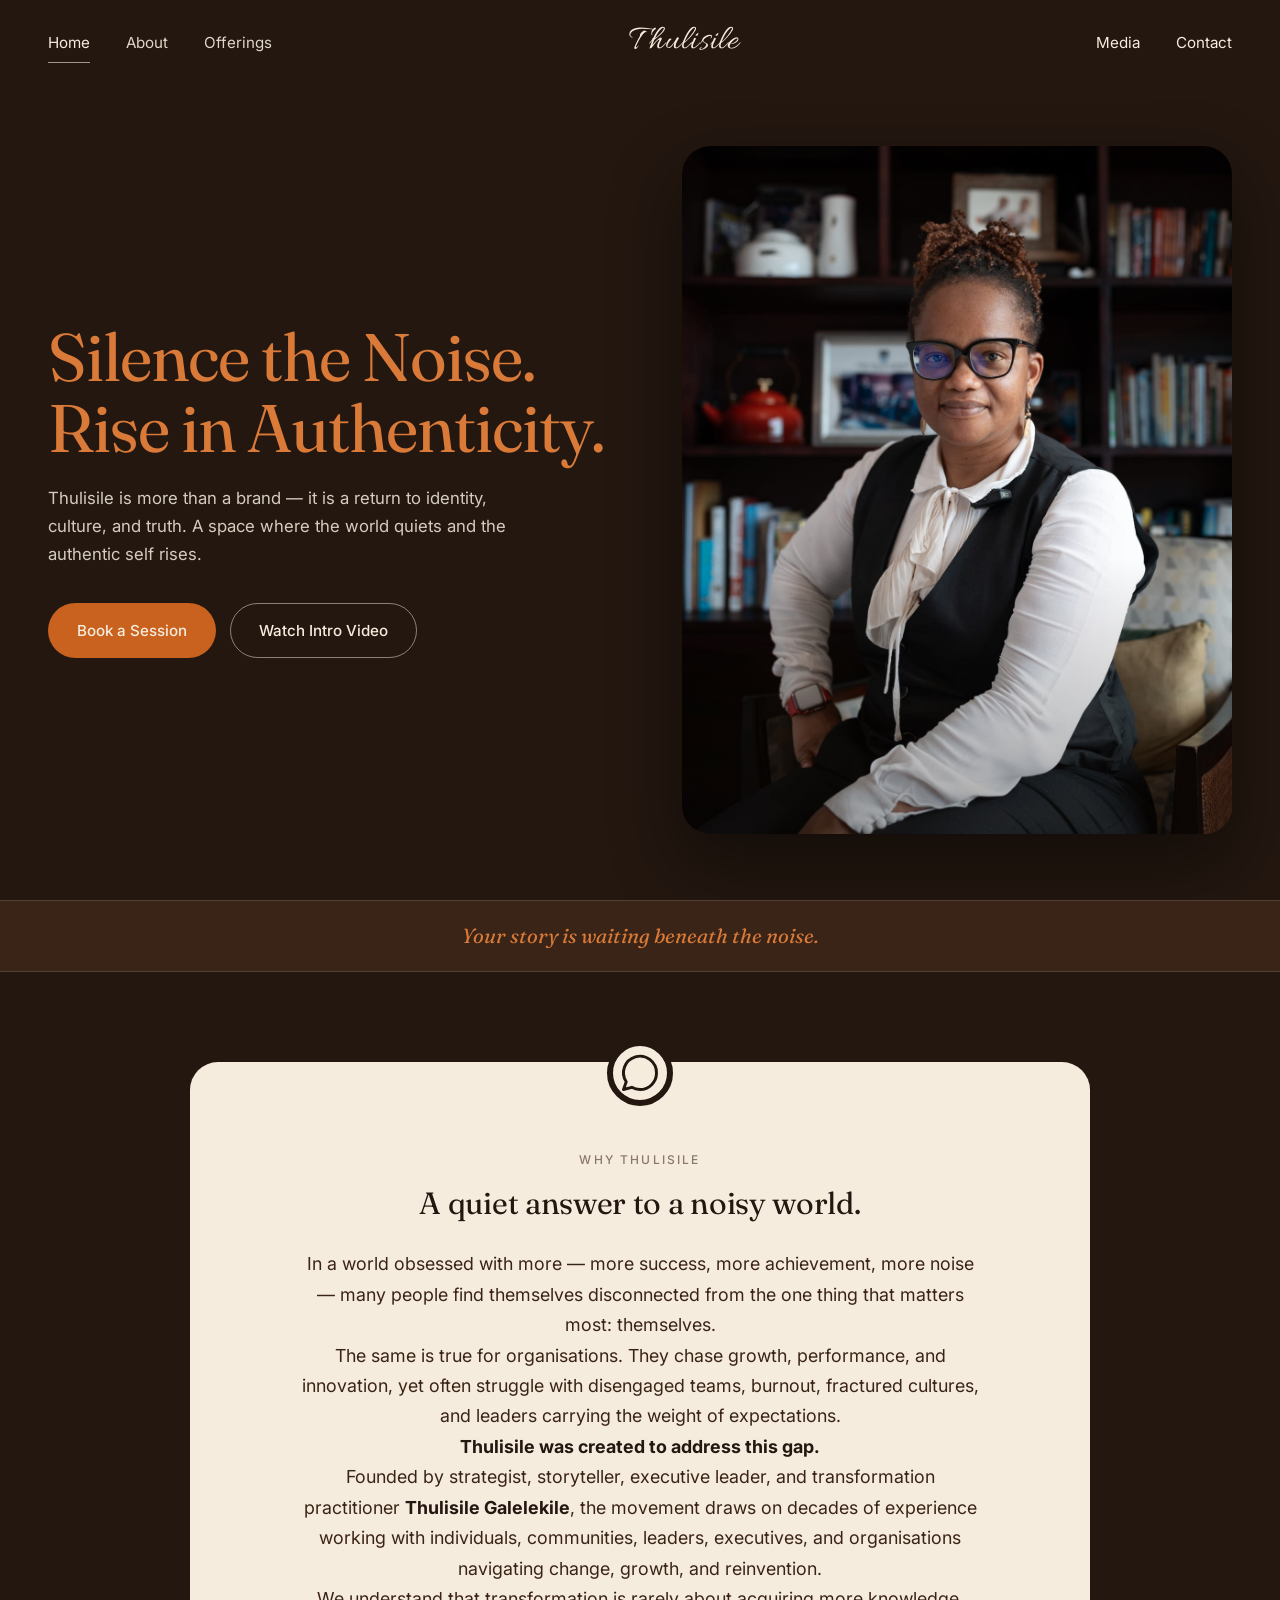
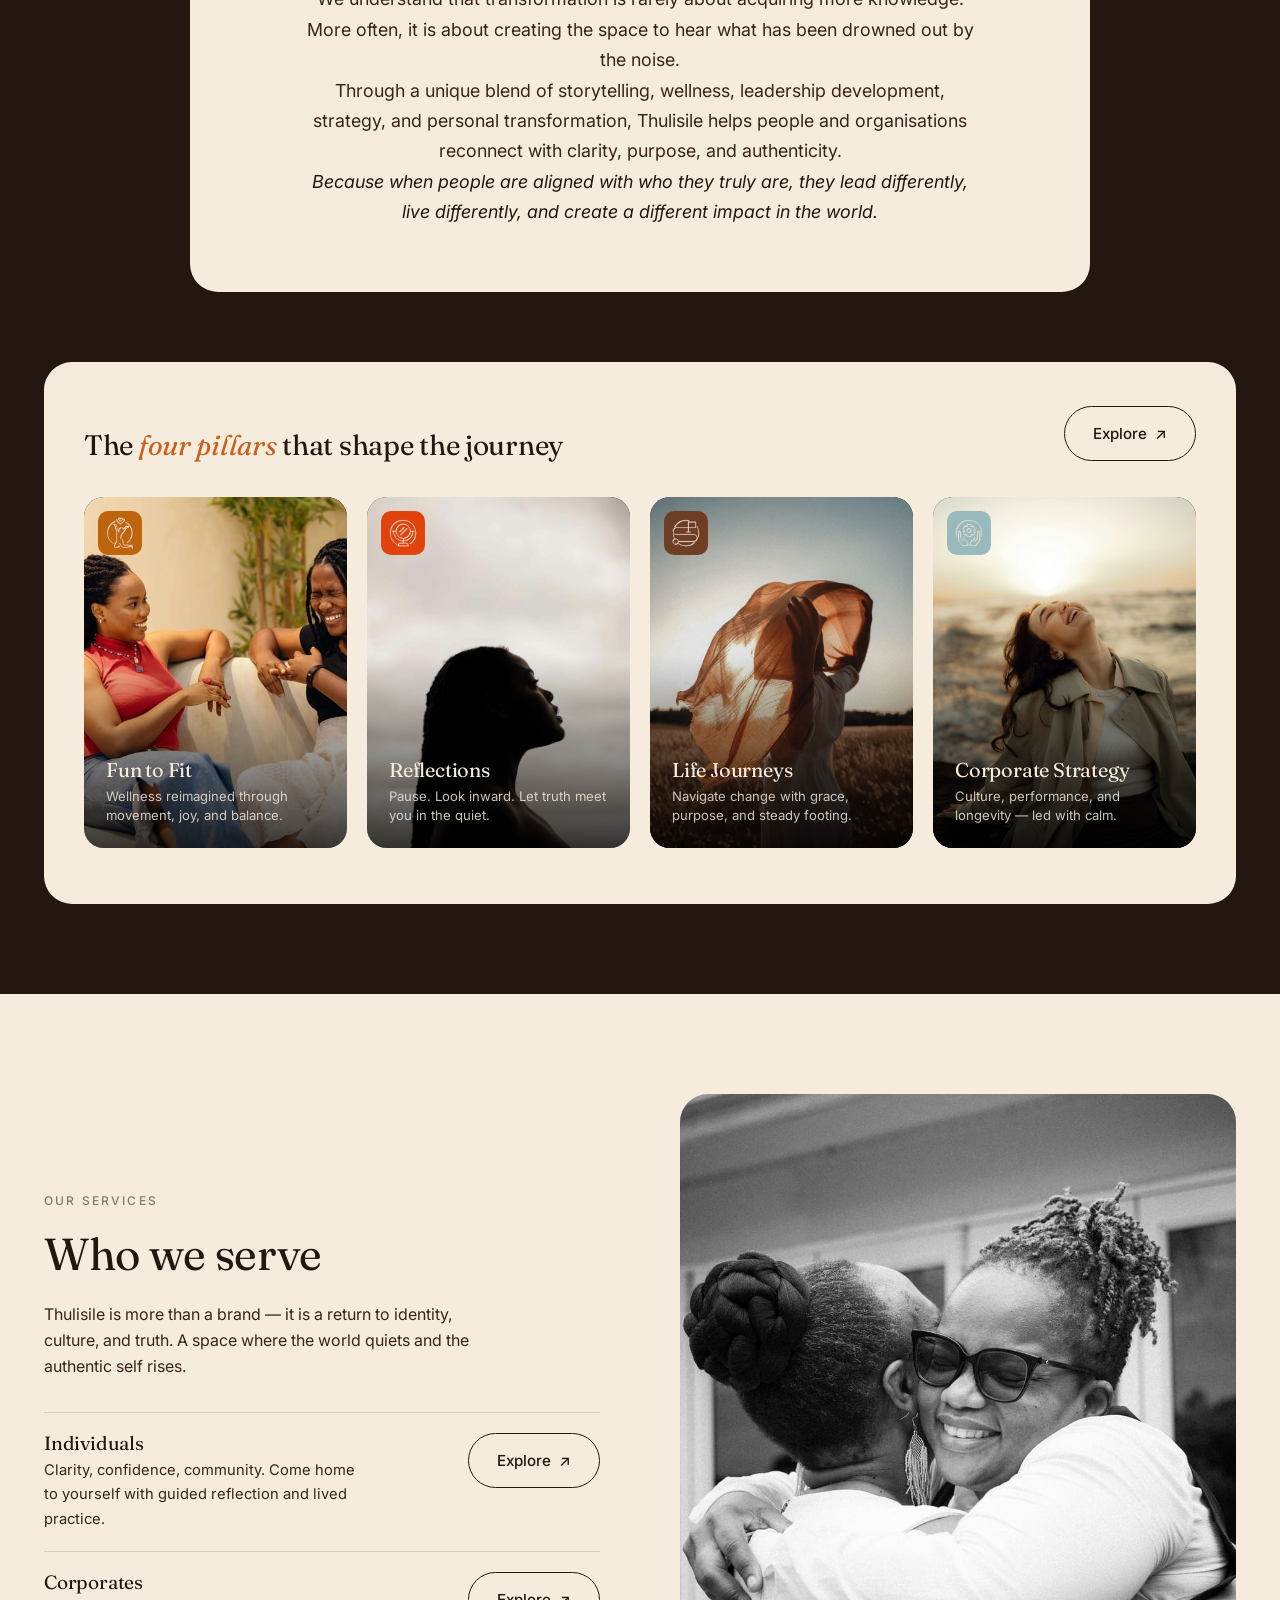
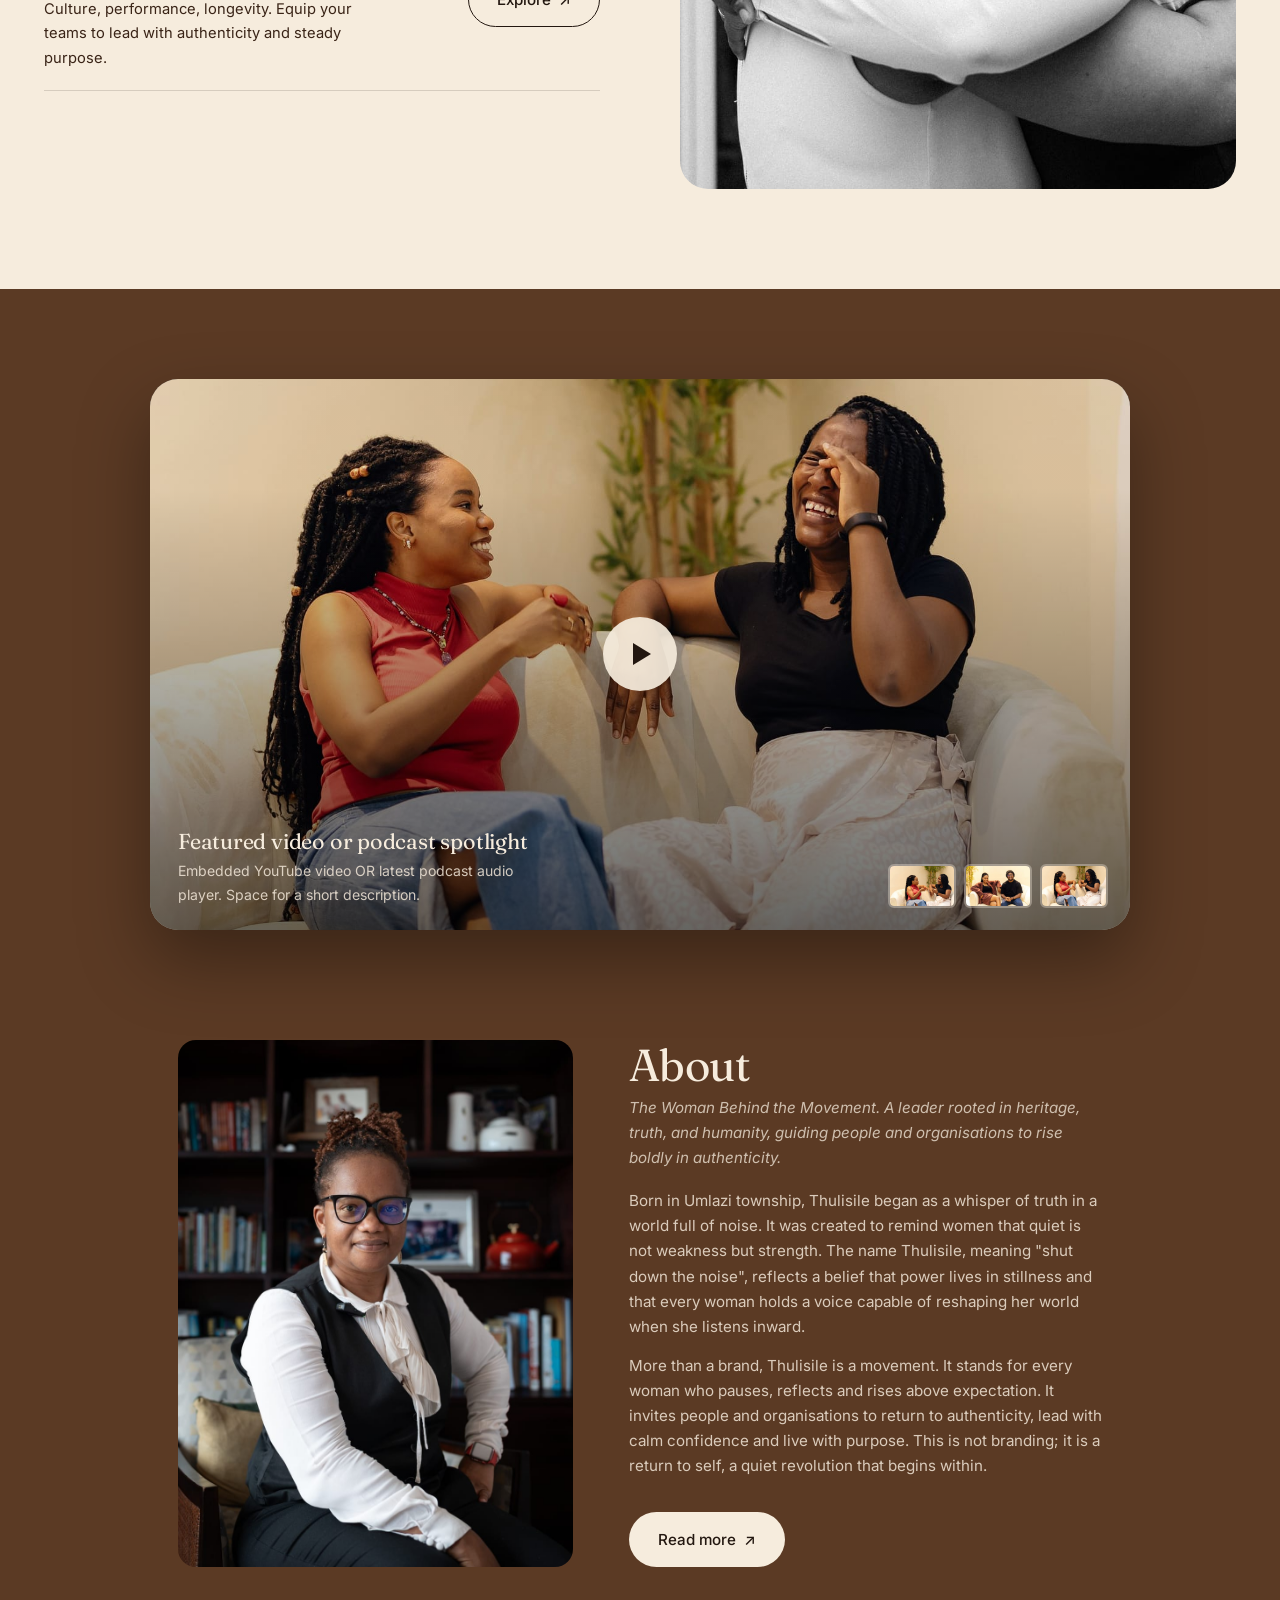
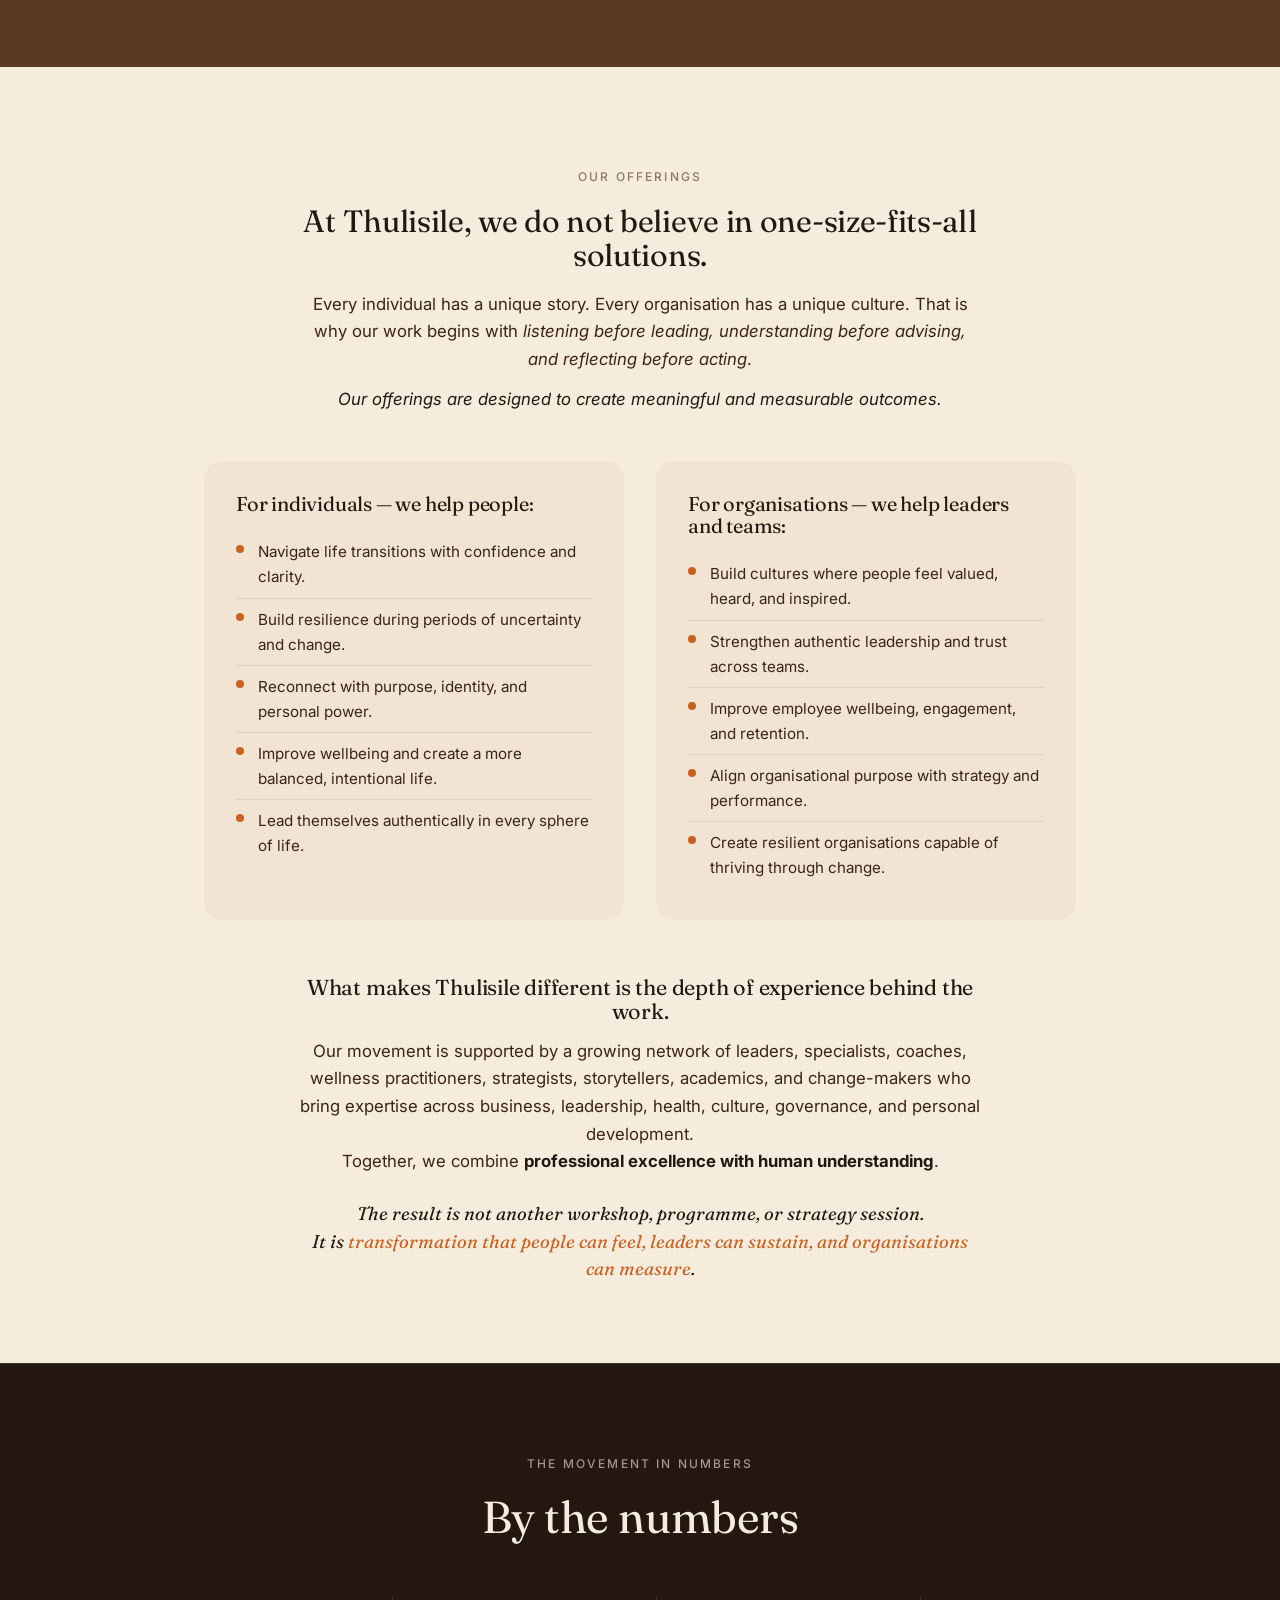
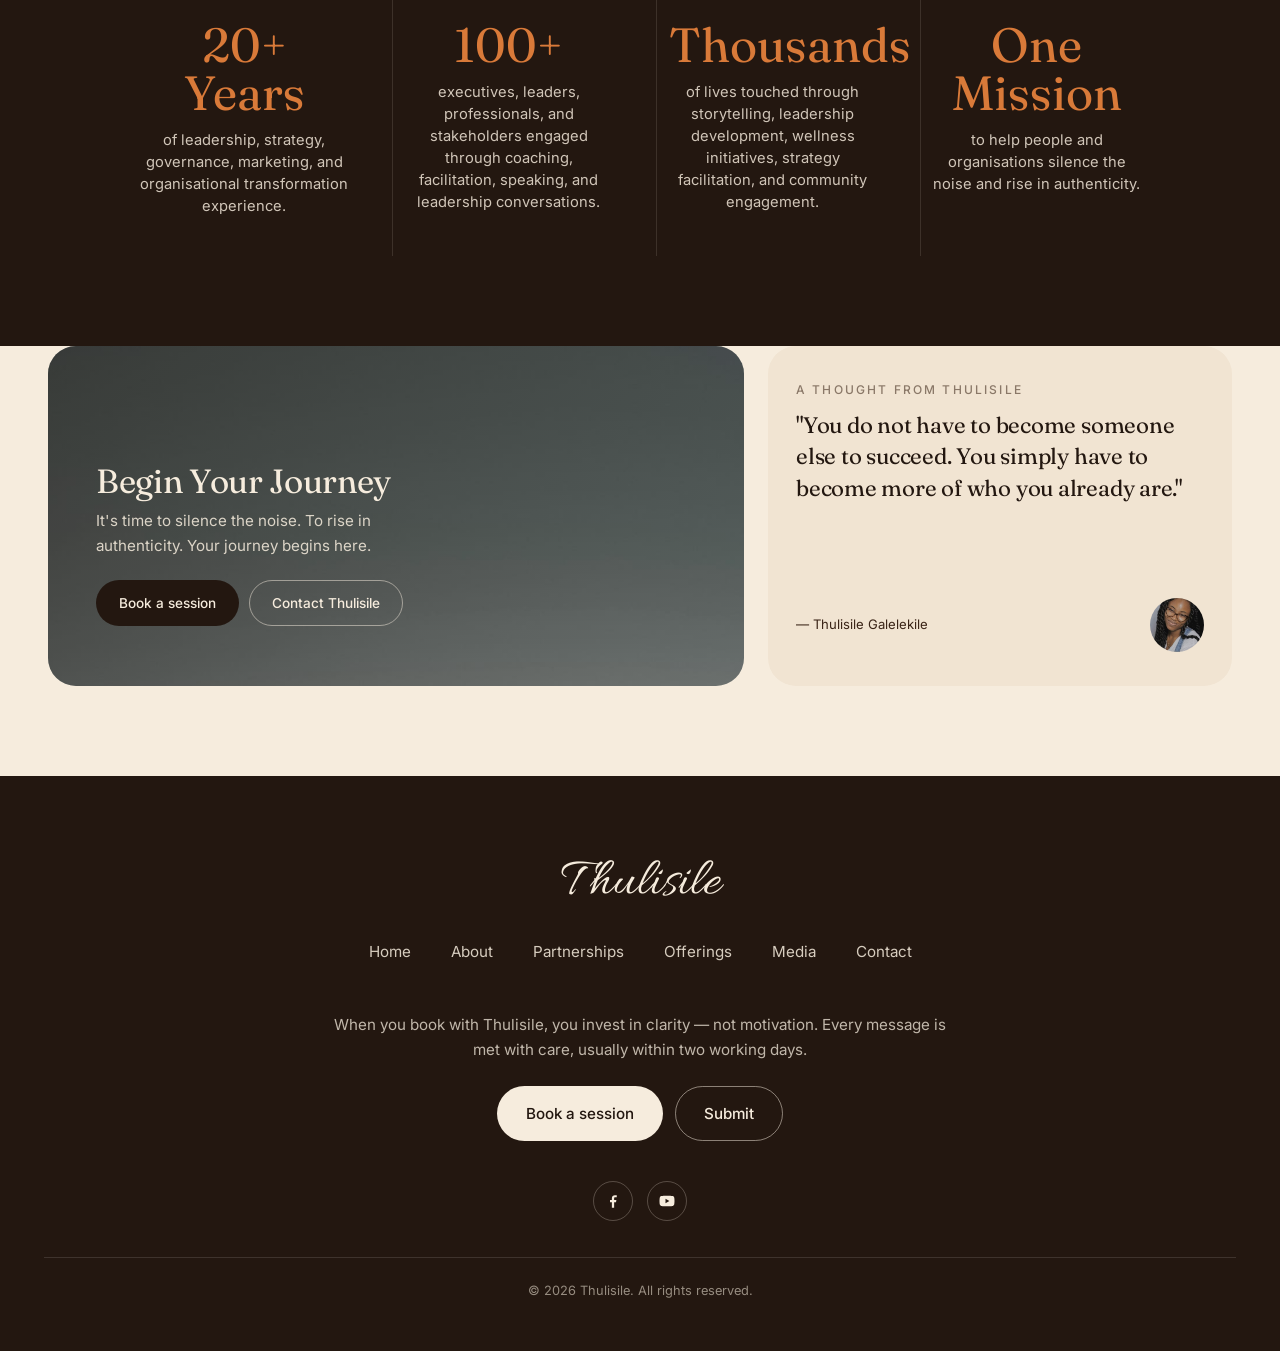
==== index.html @ f97688d2 "Add rotating banner, By The Numbers stats, Wisdom quote, Why Book preamble, real footer CTA" ====
<!doctype html>
<html lang="en">
<head>
<meta charset="utf-8" />
<meta name="viewport" content="width=device-width, initial-scale=1" />
<title>Thulisile — Silence the Noise. Rise in Authenticity.</title>
<meta name="description" content="Thulisile is more than a brand — it is a return to identity, culture, and truth. A space where the world quiets and the authentic self rises." />
<link rel="preconnect" href="https://fonts.googleapis.com">
<link rel="preconnect" href="https://fonts.gstatic.com" crossorigin>
<link href="https://fonts.googleapis.com/css2?family=Fraunces:ital,wght@0,300;0,400;0,500;1,400&family=Inter:wght@300;400;500;600&family=Allura&display=swap" rel="stylesheet">
<link rel="stylesheet" href="styles.css" />
</head>
<body>

<header class="nav">
  <div class="nav-inner">
    <ul class="nav-links">
      <li><a href="index.html" class="active">Home</a></li>
      <li class="has-dropdown">
        <a href="about.html">About</a>
        <ul class="dropdown">
          <li><a href="about.html">About Thulisile</a></li>
          <li><a href="partners.html">Partners &amp; Clients</a></li>
        </ul>
      </li>
      <li class="has-dropdown">
        <a href="offerings.html">Offerings</a>
        <ul class="dropdown">
          <li><a href="fun-to-fit.html">Fun to Fit</a></li>
          <li><a href="reflections.html">Reflections</a></li>
          <li><a href="life-journeys.html">Life Journeys</a></li>
          <li><a href="corporate-strategy.html">Corporate Strategy</a></li>
        </ul>
      </li>
    </ul>
    <a href="index.html" class="nav-logo">Thulisile</a>
    <ul class="nav-side">
      <li class="has-dropdown">
        <a href="media.html">Media</a>
        <ul class="dropdown">
          <li><a href="blog.html">Blog</a></li>
          <li><a href="youtube.html">YouTube</a></li>
          <li><a href="podcast.html">Podcast</a></li>
        </ul>
      </li>
      <li><a href="contact.html">Contact</a></li>
    </ul>
    <button class="nav-toggle" aria-label="Menu" aria-expanded="false">&#9776;</button>
  </div>
</header>

<!-- HERO -->
<section class="hero hero-split">
  <div class="hero-inner">
    <div class="hero-copy">
      <h1 class="hero-title">Silence the Noise.<br>Rise in Authenticity.</h1>
      <p class="hero-sub">Thulisile is more than a brand — it is a return to identity, culture, and truth. A space where the world quiets and the authentic self rises.</p>
      <div class="hero-actions">
        <a href="contact.html" class="btn btn-primary">Book a Session</a>
        <a href="https://www.youtube.com/@ThulisileG" target="_blank" rel="noopener" class="btn btn-outline">Watch Intro Video</a>
      </div>
    </div>
    <div class="hero-portrait">
      <img src="images/hero-portrait.jpg" alt="Thulisile portrait" onerror="this.src='images/about-thulisile-portrait.jpg'" />
    </div>
  </div>
</section>

<!-- ROTATING BANNER -->
<div class="rotator" aria-label="Rotating reflections">
  <div class="rotator-track" id="rotator">
    <span class="rotator-item active">Your story is waiting beneath the noise.</span>
    <span class="rotator-item">The journey back to yourself starts here.</span>
    <span class="rotator-item">Authenticity is not a destination. It is a return.</span>
    <span class="rotator-item">Pause. Reflect. Rise.</span>
    <span class="rotator-item">You were never meant to fit in. You were meant to become.</span>
    <span class="rotator-item">The most powerful voice you will ever hear is your own.</span>
    <span class="rotator-item">Silence the noise. Rise in authenticity.</span>
  </div>
</div>

<!-- INTRO STATEMENT: WHY THULISILE -->
<section class="intro-statement">
  <div class="container" style="position:relative;">
    <div class="floating-badge" style="position:absolute;top:-22px;left:50%;transform:translateX(-50%);width:66px;height:66px;border-radius:50%;background:var(--cream);border:6px solid var(--brown-deep);display:flex;align-items:center;justify-content:center;z-index:4;">
      <svg xmlns="http://www.w3.org/2000/svg" width="28" height="28" viewBox="0 0 24 24" fill="none" stroke="currentColor" stroke-width="1.6" stroke-linecap="round" stroke-linejoin="round" style="color:var(--brown-deep);">
        <path d="M21 12c0 4.97-4.03 9-9 9a9 9 0 0 1-4.5-1.2L3 21l1.5-4.2A9 9 0 1 1 21 12Z"/>
      </svg>
    </div>
    <div class="cream-panel" style="max-width:900px;margin:0 auto;padding:88px 56px 64px;">
      <span class="eyebrow" style="text-align:center;display:block;">Why Thulisile</span>
      <h2 style="text-align:center;font-size:clamp(1.6rem,2.4vw,2rem);color:var(--brown-deep);margin-bottom:28px;">A quiet answer to a noisy world.</h2>
      <div style="max-width:680px;margin:0 auto;color:var(--brown-rich);font-size:1.02rem;line-height:1.75;">
        <p>In a world obsessed with more — more success, more achievement, more noise — many people find themselves disconnected from the one thing that matters most: themselves.</p>
        <p>The same is true for organisations. They chase growth, performance, and innovation, yet often struggle with disengaged teams, burnout, fractured cultures, and leaders carrying the weight of expectations.</p>
        <p><strong style="color:var(--brown-deep);">Thulisile was created to address this gap.</strong></p>
        <p>Founded by strategist, storyteller, executive leader, and transformation practitioner <strong style="color:var(--brown-deep);">Thulisile Galelekile</strong>, the movement draws on decades of experience working with individuals, communities, leaders, executives, and organisations navigating change, growth, and reinvention.</p>
        <p>We understand that transformation is rarely about acquiring more knowledge. More often, it is about creating the space to hear what has been drowned out by the noise.</p>
        <p>Through a unique blend of storytelling, wellness, leadership development, strategy, and personal transformation, Thulisile helps people and organisations reconnect with clarity, purpose, and authenticity.</p>
        <p style="font-style:italic;color:var(--brown-deep);">Because when people are aligned with who they truly are, they lead differently, live differently, and create a different impact in the world.</p>
      </div>
    </div>
  </div>
</section>

<!-- PILLARS -->
<section class="pillars-section">
  <div class="container">
    <div class="pillars-wrap">
      <div class="pillars-head">
        <h2>The <span class="emphasis">four pillars</span> that shape the journey</h2>
        <a href="offerings.html" class="btn btn-text">Explore <span class="arrow">&#8599;</span></a>
      </div>
      <div class="pillars-grid">
        <a href="fun-to-fit.html" class="pillar">
          <img class="pillar-photo" src="images/pillar-fun-to-fit.jpg" alt="Fun to Fit" />
          <div class="pillar-icon-wrap"><img src="images/icon-fun-to-fit.png" alt="" /></div>
          <div class="pillar-inner">
            <h3>Fun to Fit</h3>
            <p>Wellness reimagined through movement, joy, and balance.</p>
          </div>
        </a>
        <a href="reflections.html" class="pillar">
          <img class="pillar-photo" src="images/pillar-reflections.jpg" alt="Reflections" />
          <div class="pillar-icon-wrap"><img src="images/icon-reflections.png" alt="" /></div>
          <div class="pillar-inner">
            <h3>Reflections</h3>
            <p>Pause. Look inward. Let truth meet you in the quiet.</p>
          </div>
        </a>
        <a href="life-journeys.html" class="pillar">
          <img class="pillar-photo" src="images/pillar-life-journeys.jpg" alt="Life Journeys" />
          <div class="pillar-icon-wrap"><img src="images/icon-life-journeys.png" alt="" /></div>
          <div class="pillar-inner">
            <h3>Life Journeys</h3>
            <p>Navigate change with grace, purpose, and steady footing.</p>
          </div>
        </a>
        <a href="corporate-strategy.html" class="pillar">
          <img class="pillar-photo" src="images/pillar-corporate-strategy.jpg" alt="Corporate Strategy" />
          <div class="pillar-icon-wrap"><img src="images/icon-corporate-strategy.png" alt="" /></div>
          <div class="pillar-inner">
            <h3>Corporate Strategy</h3>
            <p>Culture, performance, and longevity — led with calm.</p>
          </div>
        </a>
      </div>
    </div>
  </div>
</section>

<!-- WHO WE SERVE -->
<section class="who-we-serve">
  <div class="container">
    <div class="who-grid">
      <div class="who-text">
        <span class="eyebrow">Our services</span>
        <h2>Who we serve</h2>
        <p>Thulisile is more than a brand — it is a return to identity, culture, and truth. A space where the world quiets and the authentic self rises.</p>
        <div class="who-row">
          <div>
            <h4>Individuals</h4>
            <p>Clarity, confidence, community. Come home to yourself with guided reflection and lived practice.</p>
          </div>
          <a href="fun-to-fit.html" class="btn btn-text" style="flex-shrink:0;">Explore <span class="arrow">&#8599;</span></a>
        </div>
        <div class="who-row">
          <div>
            <h4>Corporates</h4>
            <p>Culture, performance, longevity. Equip your teams to lead with authenticity and steady purpose.</p>
          </div>
          <a href="corporate-strategy.html" class="btn btn-text" style="flex-shrink:0;">Explore <span class="arrow">&#8599;</span></a>
        </div>
      </div>
      <div class="who-image">
        <img src="images/who-we-serve-embrace.jpg" alt="Two women embracing" />
      </div>
    </div>
  </div>
</section>

<!-- FEATURED VIDEO SPOTLIGHT -->
<section class="spotlight">
  <div class="container">
    <div class="spotlight-card" onclick="window.open('https://www.youtube.com/@ThulisileG','_blank')">
      <img class="spotlight-main" src="images/featured-video-main.jpg" alt="Featured conversation" />
      <div class="spotlight-play" aria-label="Play"></div>
      <div class="spotlight-text">
        <h3>Featured video or podcast spotlight</h3>
        <p>Embedded YouTube video OR latest podcast audio player. Space for a short description.</p>
      </div>
      <div class="spotlight-thumbs">
        <img src="images/featured-thumb-1.jpg" alt="" />
        <img src="images/featured-thumb-2.jpg" alt="" />
        <img src="images/pillar-fun-to-fit.jpg" alt="" />
      </div>
    </div>
  </div>
</section>

<!-- ABOUT SECTION -->
<section class="about-block">
  <div class="about-grid">
    <div class="about-portrait">
      <img src="images/about-thulisile-portrait.jpg" alt="Thulisile portrait" />
    </div>
    <div class="about-text">
      <h2>About</h2>
      <p class="sub">The Woman Behind the Movement. A leader rooted in heritage, truth, and humanity, guiding people and organisations to rise boldly in authenticity.</p>
      <p>Born in Umlazi township, Thulisile began as a whisper of truth in a world full of noise. It was created to remind women that quiet is not weakness but strength. The name Thulisile, meaning "shut down the noise", reflects a belief that power lives in stillness and that every woman holds a voice capable of reshaping her world when she listens inward.</p>
      <p>More than a brand, Thulisile is a movement. It stands for every woman who pauses, reflects and rises above expectation. It invites people and organisations to return to authenticity, lead with calm confidence and live with purpose. This is not branding; it is a return to self, a quiet revolution that begins within.</p>
      <a href="about.html" class="btn btn-light mt-sm">Read more <span class="arrow">&#8599;</span></a>
    </div>
  </div>
</section>

<!-- OUR OFFERINGS -->
<section class="value-reminder" style="text-align:left;padding-bottom:80px;">
  <div class="container" style="max-width:920px;">
    <div style="text-align:center;">
      <span class="eyebrow">Our offerings</span>
      <h2 style="max-width:720px;margin:0 auto 18px;font-size:clamp(1.6rem,2.4vw,2rem);">At Thulisile, we do not believe in one-size-fits-all solutions.</h2>
      <p style="max-width:680px;margin:0 auto 12px;">Every individual has a unique story. Every organisation has a unique culture. That is why our work begins with <em>listening before leading, understanding before advising, and reflecting before acting</em>.</p>
      <p style="max-width:680px;margin:0 auto 48px;font-style:italic;color:var(--brown-deep);">Our offerings are designed to create meaningful and measurable outcomes.</p>
    </div>

    <div style="display:grid;grid-template-columns:repeat(auto-fit, minmax(300px, 1fr));gap:32px;margin-bottom:56px;">
      <div style="background:var(--cream-soft);border-radius:var(--radius-md);padding:32px;">
        <h3 style="color:var(--brown-deep);font-size:1.25rem;margin-bottom:16px;">For individuals — we help people:</h3>
        <ul style="list-style:none;padding:0;margin:0;color:var(--brown-rich);font-size:0.95rem;line-height:1.65;">
          <li style="padding:8px 0 8px 22px;position:relative;"><span style="position:absolute;left:0;top:14px;width:8px;height:8px;border-radius:50%;background:var(--orange);"></span>Navigate life transitions with confidence and clarity.</li>
          <li style="padding:8px 0 8px 22px;position:relative;border-top:1px solid rgba(35,23,16,0.08);"><span style="position:absolute;left:0;top:14px;width:8px;height:8px;border-radius:50%;background:var(--orange);"></span>Build resilience during periods of uncertainty and change.</li>
          <li style="padding:8px 0 8px 22px;position:relative;border-top:1px solid rgba(35,23,16,0.08);"><span style="position:absolute;left:0;top:14px;width:8px;height:8px;border-radius:50%;background:var(--orange);"></span>Reconnect with purpose, identity, and personal power.</li>
          <li style="padding:8px 0 8px 22px;position:relative;border-top:1px solid rgba(35,23,16,0.08);"><span style="position:absolute;left:0;top:14px;width:8px;height:8px;border-radius:50%;background:var(--orange);"></span>Improve wellbeing and create a more balanced, intentional life.</li>
          <li style="padding:8px 0 8px 22px;position:relative;border-top:1px solid rgba(35,23,16,0.08);"><span style="position:absolute;left:0;top:14px;width:8px;height:8px;border-radius:50%;background:var(--orange);"></span>Lead themselves authentically in every sphere of life.</li>
        </ul>
      </div>
      <div style="background:var(--cream-soft);border-radius:var(--radius-md);padding:32px;">
        <h3 style="color:var(--brown-deep);font-size:1.25rem;margin-bottom:16px;">For organisations — we help leaders and teams:</h3>
        <ul style="list-style:none;padding:0;margin:0;color:var(--brown-rich);font-size:0.95rem;line-height:1.65;">
          <li style="padding:8px 0 8px 22px;position:relative;"><span style="position:absolute;left:0;top:14px;width:8px;height:8px;border-radius:50%;background:var(--orange);"></span>Build cultures where people feel valued, heard, and inspired.</li>
          <li style="padding:8px 0 8px 22px;position:relative;border-top:1px solid rgba(35,23,16,0.08);"><span style="position:absolute;left:0;top:14px;width:8px;height:8px;border-radius:50%;background:var(--orange);"></span>Strengthen authentic leadership and trust across teams.</li>
          <li style="padding:8px 0 8px 22px;position:relative;border-top:1px solid rgba(35,23,16,0.08);"><span style="position:absolute;left:0;top:14px;width:8px;height:8px;border-radius:50%;background:var(--orange);"></span>Improve employee wellbeing, engagement, and retention.</li>
          <li style="padding:8px 0 8px 22px;position:relative;border-top:1px solid rgba(35,23,16,0.08);"><span style="position:absolute;left:0;top:14px;width:8px;height:8px;border-radius:50%;background:var(--orange);"></span>Align organisational purpose with strategy and performance.</li>
          <li style="padding:8px 0 8px 22px;position:relative;border-top:1px solid rgba(35,23,16,0.08);"><span style="position:absolute;left:0;top:14px;width:8px;height:8px;border-radius:50%;background:var(--orange);"></span>Create resilient organisations capable of thriving through change.</li>
        </ul>
      </div>
    </div>

    <div style="text-align:center;max-width:720px;margin:0 auto;">
      <h3 style="font-size:1.35rem;color:var(--brown-deep);margin-bottom:14px;">What makes Thulisile different is the depth of experience behind the work.</h3>
      <p style="color:var(--brown-rich);">Our movement is supported by a growing network of leaders, specialists, coaches, wellness practitioners, strategists, storytellers, academics, and change-makers who bring expertise across business, leadership, health, culture, governance, and personal development.</p>
      <p style="color:var(--brown-rich);">Together, we combine <strong style="color:var(--brown-deep);">professional excellence with human understanding</strong>.</p>
      <p style="font-family:var(--serif);font-style:italic;font-size:1.15rem;color:var(--brown-deep);margin-top:24px;line-height:1.5;">The result is not another workshop, programme, or strategy session.<br>It is <span style="color:var(--orange);">transformation that people can feel, leaders can sustain, and organisations can measure</span>.</p>
    </div>
  </div>
</section>

<!-- BY THE NUMBERS -->
<section class="stats-section">
  <div class="stats-head">
    <span class="eyebrow">The movement in numbers</span>
    <h2>By the numbers</h2>
  </div>
  <div class="stats-grid">
    <div class="stat">
      <span class="stat-num">20+ Years</span>
      <p class="stat-label">of leadership, strategy, governance, marketing, and organisational transformation experience.</p>
    </div>
    <div class="stat">
      <span class="stat-num">100+</span>
      <p class="stat-label">executives, leaders, professionals, and stakeholders engaged through coaching, facilitation, speaking, and leadership conversations.</p>
    </div>
    <div class="stat">
      <span class="stat-num">Thousands</span>
      <p class="stat-label">of lives touched through storytelling, leadership development, wellness initiatives, strategy facilitation, and community engagement.</p>
    </div>
    <div class="stat">
      <span class="stat-num">One Mission</span>
      <p class="stat-label">to help people and organisations silence the noise and rise in authenticity.</p>
    </div>
  </div>
</section>

<!-- BEGIN YOUR JOURNEY + INSIGHTS -->
<section class="journey-insights">
  <div class="journey-insights-grid">
    <div class="journey-card">
      <h2>Begin Your Journey</h2>
      <p>It's time to silence the noise. To rise in authenticity. Your journey begins here.</p>
      <div class="journey-actions">
        <a href="contact.html" class="btn btn-dark">Book a session</a>
        <a href="contact.html" class="btn btn-outline">Contact Thulisile</a>
      </div>
    </div>
    <div class="insights-card">
      <div>
        <span class="eyebrow">A thought from Thulisile</span>
        <h3 style="font-size:1.4rem;line-height:1.4;">"You do not have to become someone else to succeed. You simply have to become more of who you already are."</h3>
      </div>
      <div class="insights-foot">
        <p>— Thulisile Galelekile</p>
        <img src="images/testimonial-avatar.jpg" alt="Thulisile" />
      </div>
    </div>
  </div>
</section>

<!-- FOOTER -->
<footer class="footer">
  <div class="container">
    <a href="index.html" class="footer-logo">Thulisile</a>
    <ul class="footer-nav">
      <li><a href="index.html">Home</a></li>
      <li><a href="about.html">About</a></li>
      <li><a href="partners.html">Partnerships</a></li>
      <li><a href="offerings.html">Offerings</a></li>
      <li><a href="media.html">Media</a></li>
      <li><a href="contact.html">Contact</a></li>
    </ul>
    <p class="footer-cta">When you book with Thulisile, you invest in clarity — not motivation. Every message is met with care, usually within two working days.</p>
    <div class="footer-actions">
      <a href="contact.html" class="btn btn-light">Book a session</a>
      <a href="contact.html" class="btn btn-outline">Submit</a>
    </div>
    <div class="footer-socials">
      <a href="https://www.facebook.com/Thulisile.africa" target="_blank" rel="noopener" aria-label="Facebook">
        <svg viewBox="0 0 24 24" xmlns="http://www.w3.org/2000/svg"><path d="M13.5 21v-7.5h2.5l.5-3h-3V8.5c0-.9.3-1.5 1.6-1.5H17V4.3c-.3 0-1.3-.1-2.4-.1-2.4 0-4.1 1.5-4.1 4.1v2.2H8v3h2.5V21h3z"/></svg>
      </a>
      <a href="https://www.youtube.com/@ThulisileG" target="_blank" rel="noopener" aria-label="YouTube">
        <svg viewBox="0 0 24 24" xmlns="http://www.w3.org/2000/svg"><path d="M21.6 7.2c-.2-.9-.9-1.6-1.8-1.8C18.2 5 12 5 12 5s-6.2 0-7.8.4c-.9.2-1.6.9-1.8 1.8C2 8.8 2 12 2 12s0 3.2.4 4.8c.2.9.9 1.6 1.8 1.8C5.8 19 12 19 12 19s6.2 0 7.8-.4c.9-.2 1.6-.9 1.8-1.8.4-1.6.4-4.8.4-4.8s0-3.2-.4-4.8zM10 15V9l5.2 3-5.2 3z"/></svg>
      </a>
    </div>

    <div class="footer-bottom">&copy; <span id="year"></span> Thulisile. All rights reserved.</div>
  </div>
</footer>

<script>document.getElementById('year').textContent = new Date().getFullYear();</script>
<script src="script.js"></script>
</body>
</html>
---- styles.css ----
/* ===========================================================
   Thulisile — Silence the Noise. Rise in Authenticity.
   Shared stylesheet
   =========================================================== */

:root {
  --cream: #f6ecdd;
  --cream-soft: #f1e4d2;
  --cream-dark: #e8d8bf;
  --brown-deep: #231710;
  --brown-rich: #3a2417;
  --brown-warm: #5b3a24;
  --brown-mid: #7a4a2c;
  --orange: #c9611f;
  --orange-soft: #d97a39;
  --ink: #1a0f08;
  --muted: #8a7868;
  --line: rgba(255, 255, 255, 0.12);

  --serif: "Fraunces", "Playfair Display", Georgia, serif;
  --sans: "Inter", -apple-system, BlinkMacSystemFont, "Segoe UI", Roboto, sans-serif;
  --script: "Allura", "Pinyon Script", "Great Vibes", cursive;

  --radius-lg: 28px;
  --radius-md: 18px;
  --radius-sm: 10px;
  --maxw: 1240px;
}

* { box-sizing: border-box; }

html { scroll-behavior: smooth; }

body {
  margin: 0;
  font-family: var(--sans);
  font-size: 16px;
  line-height: 1.65;
  color: var(--cream);
  background: var(--brown-deep);
  -webkit-font-smoothing: antialiased;
  text-rendering: optimizeLegibility;
}

img { max-width: 100%; display: block; }

a { color: inherit; text-decoration: none; }

h1, h2, h3, h4 {
  font-family: var(--serif);
  font-weight: 400;
  letter-spacing: -0.01em;
  line-height: 1.1;
  margin: 0 0 0.5em;
}

h1 { font-size: clamp(2.4rem, 5vw, 4rem); }
h2 { font-size: clamp(1.8rem, 3.5vw, 2.8rem); }
h3 { font-size: clamp(1.3rem, 2vw, 1.7rem); }

p { margin: 0 0 1em; }

.container {
  max-width: var(--maxw);
  margin: 0 auto;
  padding: 0 24px;
}

/* ---------- NAV ---------- */
.nav {
  position: absolute;
  top: 0; left: 0; right: 0;
  z-index: 50;
  padding: 22px 0;
}
.nav-inner {
  max-width: var(--maxw);
  margin: 0 auto;
  padding: 0 28px;
  display: flex;
  align-items: center;
  justify-content: space-between;
  gap: 24px;
}
.nav-links {
  display: flex;
  gap: 36px;
  list-style: none;
  margin: 0; padding: 0;
  font-size: 0.95rem;
  color: var(--cream);
}
.nav-links > li { position: relative; }
.nav-links a {
  color: var(--cream);
  opacity: 0.9;
  transition: opacity .2s;
  padding: 8px 0;
  display: inline-block;
}
.nav-links a:hover { opacity: 1; }
.nav-links a.active { opacity: 1; }
.nav-links a.active::after {
  content: ""; position: absolute;
  left: 0; right: 0; bottom: 0;
  height: 1px; background: var(--cream);
  opacity: 0.6;
}

.nav-logo {
  font-family: var(--script);
  font-size: 2.2rem;
  color: var(--cream);
  line-height: 1;
  letter-spacing: 0.02em;
  flex: 0 0 auto;
}

.nav-side { display: flex; gap: 36px; align-items: center; list-style: none; margin: 0; padding: 0; font-size: 0.95rem; }

.has-dropdown { position: relative; }
.dropdown {
  position: absolute;
  top: 100%;
  left: 50%;
  transform: translateX(-50%) translateY(6px);
  background: var(--brown-rich);
  border: 1px solid var(--line);
  border-radius: var(--radius-sm);
  padding: 10px 0;
  min-width: 190px;
  opacity: 0;
  visibility: hidden;
  transition: opacity .2s, transform .2s, visibility .2s;
  list-style: none;
  margin: 0;
  box-shadow: 0 20px 50px rgba(0,0,0,0.35);
}
.has-dropdown:hover .dropdown,
.has-dropdown:focus-within .dropdown {
  opacity: 1; visibility: visible; transform: translateX(-50%) translateY(0);
}
.dropdown a {
  display: block;
  padding: 8px 18px;
  white-space: nowrap;
  font-size: 0.9rem;
}
.dropdown a:hover { background: rgba(255,255,255,0.04); }

/* mobile nav */
.nav-toggle {
  display: none;
  background: none;
  border: none;
  color: var(--cream);
  font-size: 1.6rem;
  cursor: pointer;
  padding: 6px;
  z-index: 60;
}
@media (max-width: 900px) {
  .nav-toggle { display: block; }
  .nav-links, .nav-side { display: none; }
  .nav.nav-open::after {
    content: "";
    position: fixed; inset: 0;
    background: var(--brown-deep);
    z-index: 50;
  }
  .nav-open .nav-links,
  .nav-open .nav-side {
    display: flex;
    flex-direction: column;
    align-items: center;
    gap: 10px;
    font-size: 1.05rem;
    padding: 0;
    z-index: 55;
    position: relative;
  }
  .nav-open .nav-inner {
    position: fixed;
    inset: 0;
    display: flex;
    flex-direction: column;
    justify-content: flex-start;
    align-items: center;
    padding: 90px 24px 40px;
    overflow-y: auto;
    background: var(--brown-deep);
    z-index: 55;
  }
  .nav-open .nav-logo { position: absolute; top: 22px; left: 28px; z-index: 60; }
  .nav-open .nav-side { margin-top: 20px; padding-top: 20px; border-top: 1px solid var(--line); width: 100%; }
  .dropdown {
    position: static; transform: none; opacity: 1; visibility: visible;
    background: transparent; border: none; box-shadow: none;
    padding: 4px 0 0; text-align: center;
    display: block;
  }
  .dropdown a { font-size: 0.85rem; opacity: 0.65; padding: 4px 0; }
  .nav-logo { font-size: 1.8rem; z-index: 60; }
  .nav-toggle { position: fixed; top: 22px; right: 24px; z-index: 70; }
}

/* ---------- BUTTONS ---------- */
.btn {
  display: inline-flex;
  align-items: center;
  justify-content: center;
  gap: 8px;
  font-family: var(--sans);
  font-size: 0.95rem;
  font-weight: 500;
  padding: 14px 28px;
  border-radius: 999px;
  border: 1px solid transparent;
  cursor: pointer;
  transition: all .25s;
  text-decoration: none;
  white-space: nowrap;
}
.btn-primary {
  background: var(--orange);
  color: var(--cream);
}
.btn-primary:hover { background: var(--orange-soft); transform: translateY(-1px); }

.btn-outline {
  background: transparent;
  color: var(--cream);
  border-color: rgba(246, 236, 221, 0.5);
}
.btn-outline:hover { background: rgba(246, 236, 221, 0.08); border-color: var(--cream); }

.btn-dark {
  background: var(--brown-deep);
  color: var(--cream);
}
.btn-dark:hover { background: var(--brown-rich); }

.btn-light {
  background: var(--cream);
  color: var(--brown-deep);
}
.btn-light:hover { background: #fff; }

.btn-text {
  background: transparent;
  color: var(--brown-deep);
  border: 1px solid var(--brown-deep);
}
.btn-text:hover { background: var(--brown-deep); color: var(--cream); }

.btn .arrow { display: inline-block; transition: transform .25s; }
.btn:hover .arrow { transform: translate(2px, -2px); }

/* ---------- HERO ---------- */
.hero {
  position: relative;
  min-height: 100vh;
  background: var(--brown-deep);
  overflow: hidden;
  display: flex;
  align-items: center;
  padding: 140px 0 60px;
}
.hero::before {
  content: "";
  position: absolute; inset: 0;
  background: linear-gradient(180deg, rgba(16,9,4,0.55) 0%, rgba(16,9,4,0.20) 45%, rgba(16,9,4,0.85) 100%);
  z-index: 2;
}
.hero-bg {
  position: absolute;
  inset: 0;
  background-size: cover;
  background-position: center right;
  z-index: 1;
}
.hero-inner {
  position: relative;
  z-index: 3;
  max-width: var(--maxw);
  margin: 0 auto;
  padding: 0 28px;
  width: 100%;
  display: grid;
  grid-template-columns: minmax(0, 560px) 1fr;
  gap: 40px;
  align-items: center;
}

/* Split hero: contained portrait on the right, no background image */
.hero-split { background: var(--brown-deep); }
.hero-split::before { display: none; }
.hero-split .hero-inner {
  grid-template-columns: 1.05fr 1fr;
  gap: 56px;
  align-items: center;
}
.hero-portrait {
  position: relative;
  border-radius: var(--radius-lg);
  overflow: hidden;
  aspect-ratio: 4/5;
  box-shadow: 0 30px 70px rgba(0,0,0,0.45);
  background: var(--brown-rich);
}
.hero-portrait img {
  width: 100%; height: 100%; object-fit: cover; display: block;
}
.hero-portrait::after {
  content: "";
  position: absolute; inset: 0;
  background: linear-gradient(180deg, transparent 60%, rgba(16,9,4,0.35) 100%);
  pointer-events: none;
}
@media (max-width: 800px) {
  .hero-split .hero-inner {
    grid-template-columns: 1fr;
    gap: 32px;
  }
  .hero-split { align-items: flex-start; padding-top: 110px; padding-bottom: 60px; }
  .hero-split .hero-portrait {
    order: -1;
    max-width: 360px;
    margin: 0 auto;
    aspect-ratio: 4/5;
  }
}
.hero-eyebrow {
  display: inline-block;
  font-family: var(--script);
  color: var(--orange-soft);
  font-size: 1.8rem;
  margin-bottom: 10px;
}
.hero-title {
  font-family: var(--serif);
  color: var(--orange-soft);
  font-size: clamp(2.6rem, 5.5vw, 4.2rem);
  line-height: 1.05;
  letter-spacing: -0.015em;
  margin-bottom: 22px;
  text-wrap: balance;
}
.hero-sub {
  color: rgba(246, 236, 221, 0.85);
  font-size: 1.05rem;
  max-width: 480px;
  margin-bottom: 34px;
}
.hero-actions { display: flex; gap: 14px; flex-wrap: wrap; }

@media (max-width: 800px) {
  .hero {
    align-items: flex-end;
    padding: 140px 0 50px;
  }
  .hero-inner { grid-template-columns: 1fr; }
  .hero-bg { background-position: 62% top; }
  .hero::before {
    background: linear-gradient(180deg, rgba(16,9,4,0.10) 0%, rgba(16,9,4,0.35) 40%, rgba(16,9,4,0.85) 72%, rgba(16,9,4,0.97) 100%);
  }
}

/* ---------- CREAM CARD ON DARK ---------- */
.cream-panel {
  background: var(--cream);
  color: var(--brown-deep);
  border-radius: var(--radius-lg);
  padding: 64px 56px;
  position: relative;
}
.cream-panel h2, .cream-panel h3 { color: var(--brown-deep); }

.section-dark {
  background: var(--brown-deep);
  padding: 40px 0;
}
.section-brown {
  background: var(--brown-warm);
  padding: 90px 0;
  color: var(--cream);
}
.section-cream {
  background: var(--cream);
  color: var(--brown-deep);
  padding: 90px 0;
}
.section-cream h2, .section-cream h3 { color: var(--brown-deep); }

.eyebrow {
  font-size: 0.75rem;
  letter-spacing: 0.18em;
  text-transform: uppercase;
  color: var(--muted);
  font-weight: 500;
  margin-bottom: 18px;
  display: block;
}

.badge-icon {
  display: inline-flex;
  align-items: center;
  justify-content: center;
  width: 68px;
  height: 68px;
  border-radius: 50%;
  background: var(--cream);
  margin: -46px auto 0;
  box-shadow: 0 8px 20px rgba(0,0,0,0.12);
  border: 6px solid var(--cream);
  position: relative;
  z-index: 2;
}
.badge-icon img { width: 58%; height: 58%; object-fit: contain; }

/* ---------- INTRO STATEMENT ---------- */
.intro-statement {
  padding: 90px 0 40px;
  position: relative;
}
.intro-statement .cream-panel {
  max-width: 920px;
  margin: 0 auto;
  text-align: center;
  padding: 90px 56px 72px;
}
.intro-statement .floating-badge {
  position: absolute;
  top: 56px;
  left: 50%;
  transform: translateX(-50%);
  width: 88px;
  height: 88px;
  border-radius: 50%;
  background: var(--cream);
  border: 8px solid var(--brown-deep);
  display: flex; align-items: center; justify-content: center;
  z-index: 3;
}
.intro-statement .floating-badge svg { width: 44px; height: 44px; color: var(--brown-deep); }
.intro-statement .cream-panel p {
  font-size: 1.12rem;
  line-height: 1.7;
  color: var(--brown-rich);
  max-width: 680px;
  margin: 0 auto;
}

/* ---------- PILLARS ---------- */
.pillars-section { background: var(--brown-deep); padding: 30px 0 90px; }
.pillars-wrap { background: var(--cream); border-radius: var(--radius-lg); padding: 44px 40px 56px; color: var(--brown-deep); position: relative; }
.pillars-head {
  display: flex;
  justify-content: space-between;
  align-items: flex-end;
  flex-wrap: wrap;
  gap: 24px;
  margin-bottom: 36px;
}
.pillars-head h2 {
  font-size: clamp(1.5rem, 2.2vw, 2rem);
  font-weight: 400;
  color: var(--brown-deep);
  max-width: 600px;
  margin: 0;
}
.pillars-head h2 .emphasis { font-style: italic; color: var(--orange); }

.pillars-grid {
  display: grid;
  grid-template-columns: repeat(4, 1fr);
  gap: 20px;
}
.pillar {
  position: relative;
  border-radius: 20px;
  overflow: hidden;
  aspect-ratio: 3/4;
  background: #222;
  display: flex;
  align-items: flex-end;
  color: var(--cream);
  text-decoration: none;
  transition: transform .3s;
}
.pillar:hover { transform: translateY(-4px); }
.pillar img.pillar-photo {
  position: absolute; inset: 0;
  width: 100%; height: 100%;
  object-fit: cover;
  z-index: 1;
}
.pillar::after {
  content: "";
  position: absolute; inset: 0;
  background: linear-gradient(180deg, transparent 45%, rgba(0,0,0,0.78) 100%);
  z-index: 2;
}
.pillar-inner {
  position: relative;
  z-index: 3;
  padding: 22px;
  width: 100%;
}
.pillar-icon-wrap {
  position: absolute;
  top: 14px;
  left: 14px;
  width: 44px; height: 44px;
  border-radius: 10px;
  overflow: hidden;
  z-index: 3;
}
.pillar-icon-wrap img { width: 100%; height: 100%; object-fit: cover; }
.pillar h3 {
  font-size: 1.25rem;
  margin: 0 0 6px;
  color: var(--cream);
  font-family: var(--serif);
}
.pillar p {
  font-size: 0.82rem;
  color: rgba(246,236,221,0.82);
  margin: 0;
  line-height: 1.45;
}
@media (max-width: 900px) {
  .pillars-grid { grid-template-columns: repeat(2, 1fr); }
}
@media (max-width: 500px) {
  .pillars-grid { grid-template-columns: 1fr; }
  .pillar { aspect-ratio: 16/10; }
}

/* ---------- WHO WE SERVE ---------- */
.who-we-serve { background: var(--cream); color: var(--brown-deep); padding: 100px 0; }
.who-we-serve h2 { color: var(--brown-deep); }
.who-grid {
  display: grid;
  grid-template-columns: 1fr 1fr;
  gap: 80px;
  align-items: center;
}
.who-text .eyebrow { color: var(--muted); }
.who-text > p { max-width: 440px; color: var(--brown-rich); margin-bottom: 32px; }
.who-row {
  display: flex;
  justify-content: space-between;
  align-items: flex-start;
  gap: 24px;
  padding: 20px 0;
  border-bottom: 1px solid rgba(35,23,16,0.15);
}
.who-row:first-of-type { border-top: 1px solid rgba(35,23,16,0.15); }
.who-row h4 {
  font-family: var(--serif); font-size: 1.2rem;
  margin: 0 0 4px; color: var(--brown-deep);
}
.who-row p { font-size: 0.92rem; color: var(--brown-rich); margin: 0; max-width: 320px; }
.who-image {
  border-radius: var(--radius-lg);
  overflow: hidden;
  aspect-ratio: 4/5;
  filter: saturate(0.85);
}
.who-image img { width: 100%; height: 100%; object-fit: cover; }

@media (max-width: 900px) {
  .who-grid { grid-template-columns: 1fr; gap: 50px; }
}

/* ---------- FEATURED SPOTLIGHT ---------- */
.spotlight { background: var(--brown-warm); padding: 90px 0; color: var(--cream); }
.spotlight-card {
  max-width: 980px;
  margin: 0 auto;
  position: relative;
  border-radius: var(--radius-lg);
  overflow: hidden;
  aspect-ratio: 16/9;
  background: #333;
  cursor: pointer;
  box-shadow: 0 30px 70px rgba(0,0,0,0.35);
}
.spotlight-card img.spotlight-main {
  position: absolute; inset: 0; width: 100%; height: 100%;
  object-fit: cover;
  z-index: 1;
}
.spotlight-card::after {
  content: "";
  position: absolute; inset: 0;
  background: linear-gradient(180deg, rgba(0,0,0,0.1) 20%, rgba(0,0,0,0.6) 100%);
  z-index: 2;
}
.spotlight-play {
  position: absolute;
  left: 50%; top: 50%;
  transform: translate(-50%, -50%);
  width: 74px; height: 74px;
  border-radius: 50%;
  background: rgba(246,236,221,0.92);
  display: flex; align-items: center; justify-content: center;
  z-index: 4;
  transition: transform .25s;
}
.spotlight-card:hover .spotlight-play { transform: translate(-50%,-50%) scale(1.08); }
.spotlight-play::after {
  content: "";
  display: block;
  border-left: 18px solid var(--brown-deep);
  border-top: 11px solid transparent;
  border-bottom: 11px solid transparent;
  margin-left: 4px;
}
.spotlight-text {
  position: absolute;
  left: 28px; bottom: 24px;
  z-index: 4;
  max-width: 380px;
}
.spotlight-text h3 { color: var(--cream); font-size: 1.35rem; margin: 0 0 6px; }
.spotlight-text p { color: rgba(246,236,221,0.82); font-size: 0.88rem; margin: 0; }
.spotlight-thumbs {
  position: absolute;
  right: 22px; bottom: 22px;
  z-index: 4;
  display: flex;
  gap: 8px;
}
.spotlight-thumbs img {
  width: 68px; height: 44px;
  object-fit: cover;
  border-radius: 6px;
  border: 2px solid rgba(246,236,221,0.35);
}

/* ---------- ABOUT SECTION (in spotlight dark band) ---------- */
.about-block {
  background: var(--brown-warm);
  padding: 20px 0 100px;
  color: var(--cream);
}
.about-grid {
  max-width: 980px;
  margin: 0 auto;
  padding: 0 28px;
  display: grid;
  grid-template-columns: 1fr 1.2fr;
  gap: 56px;
  align-items: center;
}
.about-portrait { border-radius: var(--radius-md); overflow: hidden; aspect-ratio: 3/4; }
.about-portrait img { width: 100%; height: 100%; object-fit: cover; }
.about-text h2 { color: var(--cream); margin-bottom: 6px; }
.about-text .sub {
  color: rgba(246,236,221,0.75);
  font-style: italic;
  margin-bottom: 18px;
  font-size: 0.95rem;
}
.about-text p { color: rgba(246,236,221,0.82); font-size: 0.95rem; margin-bottom: 14px; }

@media (max-width: 800px) {
  .about-grid { grid-template-columns: 1fr; gap: 32px; }
  .about-portrait { max-width: 320px; margin: 0 auto; }
}

/* ---------- VALUE REMINDER ---------- */
.value-reminder {
  background: var(--cream);
  color: var(--brown-deep);
  padding: 100px 0 120px;
  text-align: center;
}
.value-reminder .eyebrow { color: var(--muted); }
.value-reminder h2 {
  max-width: 760px; margin: 0 auto 12px;
  font-size: clamp(1.5rem, 2.4vw, 2rem);
  font-weight: 400;
  color: var(--brown-deep);
}
.value-reminder p {
  max-width: 680px;
  margin: 0 auto;
  font-size: 1.05rem;
  color: var(--brown-rich);
}

/* ---------- BEGIN YOUR JOURNEY + INSIGHTS ---------- */
.journey-insights {
  background: var(--cream);
  padding: 0 0 90px;
}
.journey-insights-grid {
  max-width: var(--maxw);
  margin: 0 auto;
  padding: 0 28px;
  display: grid;
  grid-template-columns: 1.5fr 1fr;
  gap: 24px;
}
.journey-card {
  background: url('images/begin-journey-bg.jpg') center/cover no-repeat;
  border-radius: var(--radius-lg);
  padding: 60px 48px;
  min-height: 340px;
  position: relative;
  display: flex;
  flex-direction: column;
  justify-content: flex-end;
  color: var(--cream);
  overflow: hidden;
}
.journey-card::before {
  content: "";
  position: absolute; inset: 0;
  background: linear-gradient(135deg, rgba(30,20,14,0.5) 0%, rgba(30,20,14,0.25) 100%);
}
.journey-card > * { position: relative; z-index: 2; }
.journey-card h2 { color: var(--cream); margin-bottom: 8px; font-size: 2.1rem; }
.journey-card p { color: rgba(246,236,221,0.85); max-width: 320px; margin-bottom: 22px; font-size: 0.95rem; }
.journey-actions { display: flex; gap: 10px; flex-wrap: wrap; }
.journey-card .btn-dark { padding: 11px 22px; font-size: 0.85rem; }
.journey-card .btn-outline { padding: 11px 22px; font-size: 0.85rem; }

.insights-card {
  background: var(--cream-soft);
  border-radius: var(--radius-lg);
  padding: 34px 28px;
  display: flex;
  flex-direction: column;
  justify-content: space-between;
  min-height: 340px;
}
.insights-card .eyebrow { color: var(--muted); margin-bottom: 10px; }
.insights-card h3 {
  font-size: 1.8rem;
  color: var(--brown-deep);
  margin-bottom: 16px;
}
.insights-audio {
  height: 36px; background:
    linear-gradient(to right, var(--brown-deep) 0 3px, transparent 3px 8px) 0 50%/8px 100% repeat-x;
  -webkit-mask-image: linear-gradient(to right, rgba(0,0,0,1) 40%, rgba(0,0,0,0.3) 100%);
          mask-image: linear-gradient(to right, rgba(0,0,0,1) 40%, rgba(0,0,0,0.3) 100%);
  margin: 12px 0 18px;
}
.insights-foot { display: flex; align-items: center; justify-content: space-between; gap: 16px; }
.insights-foot p { font-size: 0.82rem; color: var(--brown-rich); margin: 0; }
.insights-foot img {
  width: 54px; height: 54px; border-radius: 50%; object-fit: cover;
}

@media (max-width: 800px) {
  .journey-insights-grid { grid-template-columns: 1fr; }
}

/* ---------- ROTATING BANNER ---------- */
.rotator {
  background: var(--brown-rich);
  color: var(--cream);
  padding: 22px 20px;
  overflow: hidden;
  position: relative;
  border-top: 1px solid var(--line);
  border-bottom: 1px solid var(--line);
}
.rotator-track { text-align: center; position: relative; min-height: 1.6em; }
.rotator-item {
  font-family: var(--serif);
  font-style: italic;
  font-size: clamp(1rem, 1.6vw, 1.35rem);
  color: var(--orange-soft);
  position: absolute;
  left: 50%;
  top: 50%;
  transform: translate(-50%, -50%);
  width: 100%;
  padding: 0 20px;
  opacity: 0;
  transition: opacity 0.7s;
  pointer-events: none;
}
.rotator-item.active { opacity: 1; }

/* ---------- STATS / BY THE NUMBERS ---------- */
.stats-section {
  background: var(--brown-deep);
  color: var(--cream);
  padding: 90px 0;
  border-top: 1px solid var(--line);
}
.stats-head { text-align: center; margin-bottom: 56px; }
.stats-head .eyebrow { color: rgba(246,236,221,0.6); }
.stats-head h2 { color: var(--cream); }
.stats-grid {
  max-width: 1080px;
  margin: 0 auto;
  padding: 0 28px;
  display: grid;
  grid-template-columns: repeat(auto-fit, minmax(200px, 1fr));
  gap: 32px;
}
.stat {
  text-align: center;
  padding: 24px 12px;
  border-left: 1px solid rgba(246,236,221,0.12);
}
.stat:first-child { border-left: none; }
.stat-num {
  font-family: var(--serif);
  font-size: clamp(2.2rem, 4vw, 3rem);
  color: var(--orange-soft);
  line-height: 1;
  margin-bottom: 12px;
  display: block;
}
.stat-label {
  color: rgba(246,236,221,0.82);
  font-size: 0.92rem;
  line-height: 1.5;
}
@media (max-width: 700px) {
  .stat { border-left: none; border-top: 1px solid rgba(246,236,221,0.1); padding-top: 24px; }
  .stat:first-child { border-top: none; padding-top: 0; }
}

/* ---------- WISDOM QUOTE ---------- */
.wisdom-quote {
  background: var(--cream-soft);
  color: var(--brown-deep);
  padding: 90px 0;
}
.wisdom-inner {
  max-width: 780px;
  margin: 0 auto;
  padding: 0 28px;
  text-align: center;
}
.wisdom-inner .eyebrow { color: var(--muted); }
.wisdom-inner blockquote {
  font-family: var(--serif);
  font-style: italic;
  font-size: clamp(1.15rem, 2vw, 1.55rem);
  line-height: 1.55;
  color: var(--brown-deep);
  margin: 20px 0 24px;
  quotes: "\201C" "\201D";
}
.wisdom-inner blockquote::before { content: open-quote; color: var(--orange); font-size: 1.4em; line-height: 0; vertical-align: -0.25em; margin-right: 4px; }
.wisdom-inner blockquote::after { content: close-quote; color: var(--orange); font-size: 1.4em; line-height: 0; vertical-align: -0.45em; margin-left: 2px; }
.wisdom-inner .attribution {
  font-family: var(--script);
  font-size: 1.8rem;
  color: var(--orange);
  margin-top: 8px;
}

/* ---------- FOOTER ---------- */
.footer {
  background: var(--brown-deep);
  color: var(--cream);
  padding: 80px 0 50px;
  text-align: center;
}
.footer-logo {
  font-family: var(--script);
  font-size: 3.4rem;
  line-height: 1;
  display: block;
  margin-bottom: 28px;
  color: var(--cream);
}
.footer-nav {
  display: flex;
  gap: 40px;
  justify-content: center;
  list-style: none;
  margin: 0 0 48px;
  padding: 0;
  font-size: 0.95rem;
  flex-wrap: wrap;
}
.footer-nav a { color: rgba(246,236,221,0.85); }
.footer-nav a:hover { color: var(--cream); }

.footer-cta {
  max-width: 620px;
  margin: 0 auto 24px;
  font-size: 0.95rem;
  color: rgba(246,236,221,0.75);
  line-height: 1.65;
}
.footer-actions { display: flex; gap: 12px; justify-content: center; flex-wrap: wrap; margin-bottom: 40px; }

.footer-socials {
  display: flex;
  gap: 14px;
  justify-content: center;
  margin-bottom: 36px;
}
.footer-socials a {
  display: inline-flex;
  align-items: center;
  justify-content: center;
  width: 40px;
  height: 40px;
  border-radius: 50%;
  border: 1px solid rgba(246,236,221,0.25);
  color: var(--cream);
  transition: all .2s;
}
.footer-socials a:hover {
  background: var(--orange);
  border-color: var(--orange);
  transform: translateY(-2px);
}
.footer-socials svg {
  width: 18px; height: 18px;
  fill: currentColor;
}

.footer-bottom {
  border-top: 1px solid var(--line);
  padding-top: 22px;
  font-size: 0.8rem;
  color: rgba(246,236,221,0.55);
}

/* ---------- INTERIOR PAGE HEADERS ---------- */
.page-header {
  background: var(--brown-deep);
  color: var(--cream);
  padding: 160px 0 80px;
  text-align: center;
  position: relative;
}
.page-header h1 {
  font-family: var(--serif);
  color: var(--orange-soft);
  font-size: clamp(2.4rem, 5vw, 3.8rem);
  margin-bottom: 14px;
}
.page-header p {
  max-width: 640px;
  margin: 0 auto;
  color: rgba(246,236,221,0.82);
  font-size: 1.05rem;
}
.page-header .script-kicker {
  font-family: var(--script);
  color: var(--orange-soft);
  font-size: 1.7rem;
  display: block;
  margin-bottom: 6px;
}

/* ---------- CONTENT PAGES ---------- */
.content-section { background: var(--cream); color: var(--brown-deep); padding: 90px 0; }
.content-section h2, .content-section h3 { color: var(--brown-deep); }
.content-section p { color: var(--brown-rich); }
.content-narrow { max-width: 760px; margin: 0 auto; padding: 0 28px; }

.two-col {
  max-width: var(--maxw);
  margin: 0 auto;
  padding: 0 28px;
  display: grid;
  grid-template-columns: 1fr 1fr;
  gap: 64px;
  align-items: center;
}
.two-col img { border-radius: var(--radius-md); aspect-ratio: 4/5; object-fit: cover; width: 100%; }
@media (max-width: 800px) { .two-col { grid-template-columns: 1fr; gap: 32px; } }

.offering-feature { background: var(--cream); color: var(--brown-deep); padding: 90px 0; }
.offering-feature + .offering-feature { padding-top: 0; }

.card-grid {
  display: grid;
  grid-template-columns: repeat(auto-fit, minmax(280px, 1fr));
  gap: 24px;
  max-width: var(--maxw);
  margin: 0 auto;
  padding: 0 28px;
}
.card {
  background: var(--cream-soft);
  border-radius: var(--radius-md);
  padding: 28px;
  color: var(--brown-deep);
  transition: transform .25s;
}
.card:hover { transform: translateY(-3px); }
.card h3 { color: var(--brown-deep); }
.card p { color: var(--brown-rich); font-size: 0.95rem; }
.card .eyebrow { color: var(--muted); }
.card-media {
  border-radius: var(--radius-sm);
  overflow: hidden;
  aspect-ratio: 16/10;
  margin-bottom: 18px;
  background: #333;
}
.card-media img { width: 100%; height: 100%; object-fit: cover; }

/* ---------- FORMS ---------- */
.form-wrap {
  max-width: 620px;
  margin: 0 auto;
  padding: 0 28px;
}
.field { margin-bottom: 18px; }
.field label {
  display: block;
  font-size: 0.82rem;
  letter-spacing: 0.1em;
  text-transform: uppercase;
  color: var(--muted);
  margin-bottom: 6px;
  font-weight: 500;
}
.field input, .field select, .field textarea {
  width: 100%;
  padding: 14px 16px;
  border-radius: 10px;
  border: 1px solid rgba(35,23,16,0.15);
  background: #fff;
  color: var(--brown-deep);
  font-family: inherit;
  font-size: 1rem;
}
.field input:focus, .field select:focus, .field textarea:focus {
  outline: none;
  border-color: var(--orange);
  box-shadow: 0 0 0 3px rgba(201,97,31,0.15);
}
.field textarea { min-height: 140px; resize: vertical; }
.form-actions { margin-top: 8px; }

/* ---------- UTIL ---------- */
.text-center { text-align: center; }
.mt-sm { margin-top: 20px; }
.mt-md { margin-top: 40px; }
.mt-lg { margin-top: 64px; }

.partners-grid {
  display: grid;
  grid-template-columns: repeat(auto-fit, minmax(160px, 1fr));
  gap: 20px;
  margin-top: 40px;
}
.partner-tile {
  aspect-ratio: 3/2;
  background: var(--cream-soft);
  border-radius: var(--radius-sm);
  display: flex; align-items: center; justify-content: center;
  color: var(--brown-rich);
  font-family: var(--serif);
  font-size: 1.05rem;
  padding: 10px;
  text-align: center;
  border: 1px solid rgba(35,23,16,0.06);
}

/* ---------- RESPONSIVE TWEAKS ---------- */
@media (max-width: 700px) {
  .cream-panel { padding: 44px 26px; }
  .intro-statement .cream-panel { padding: 70px 24px 48px; }
  .pillars-wrap { padding: 30px 20px 40px; }
  .spotlight-text { max-width: 70%; }
  .spotlight-thumbs { display: none; }
  .section-brown, .section-cream, .who-we-serve, .spotlight, .value-reminder { padding: 60px 0; }
  .page-header { padding: 130px 0 60px; }
  .nav-logo { font-size: 1.8rem; }
}
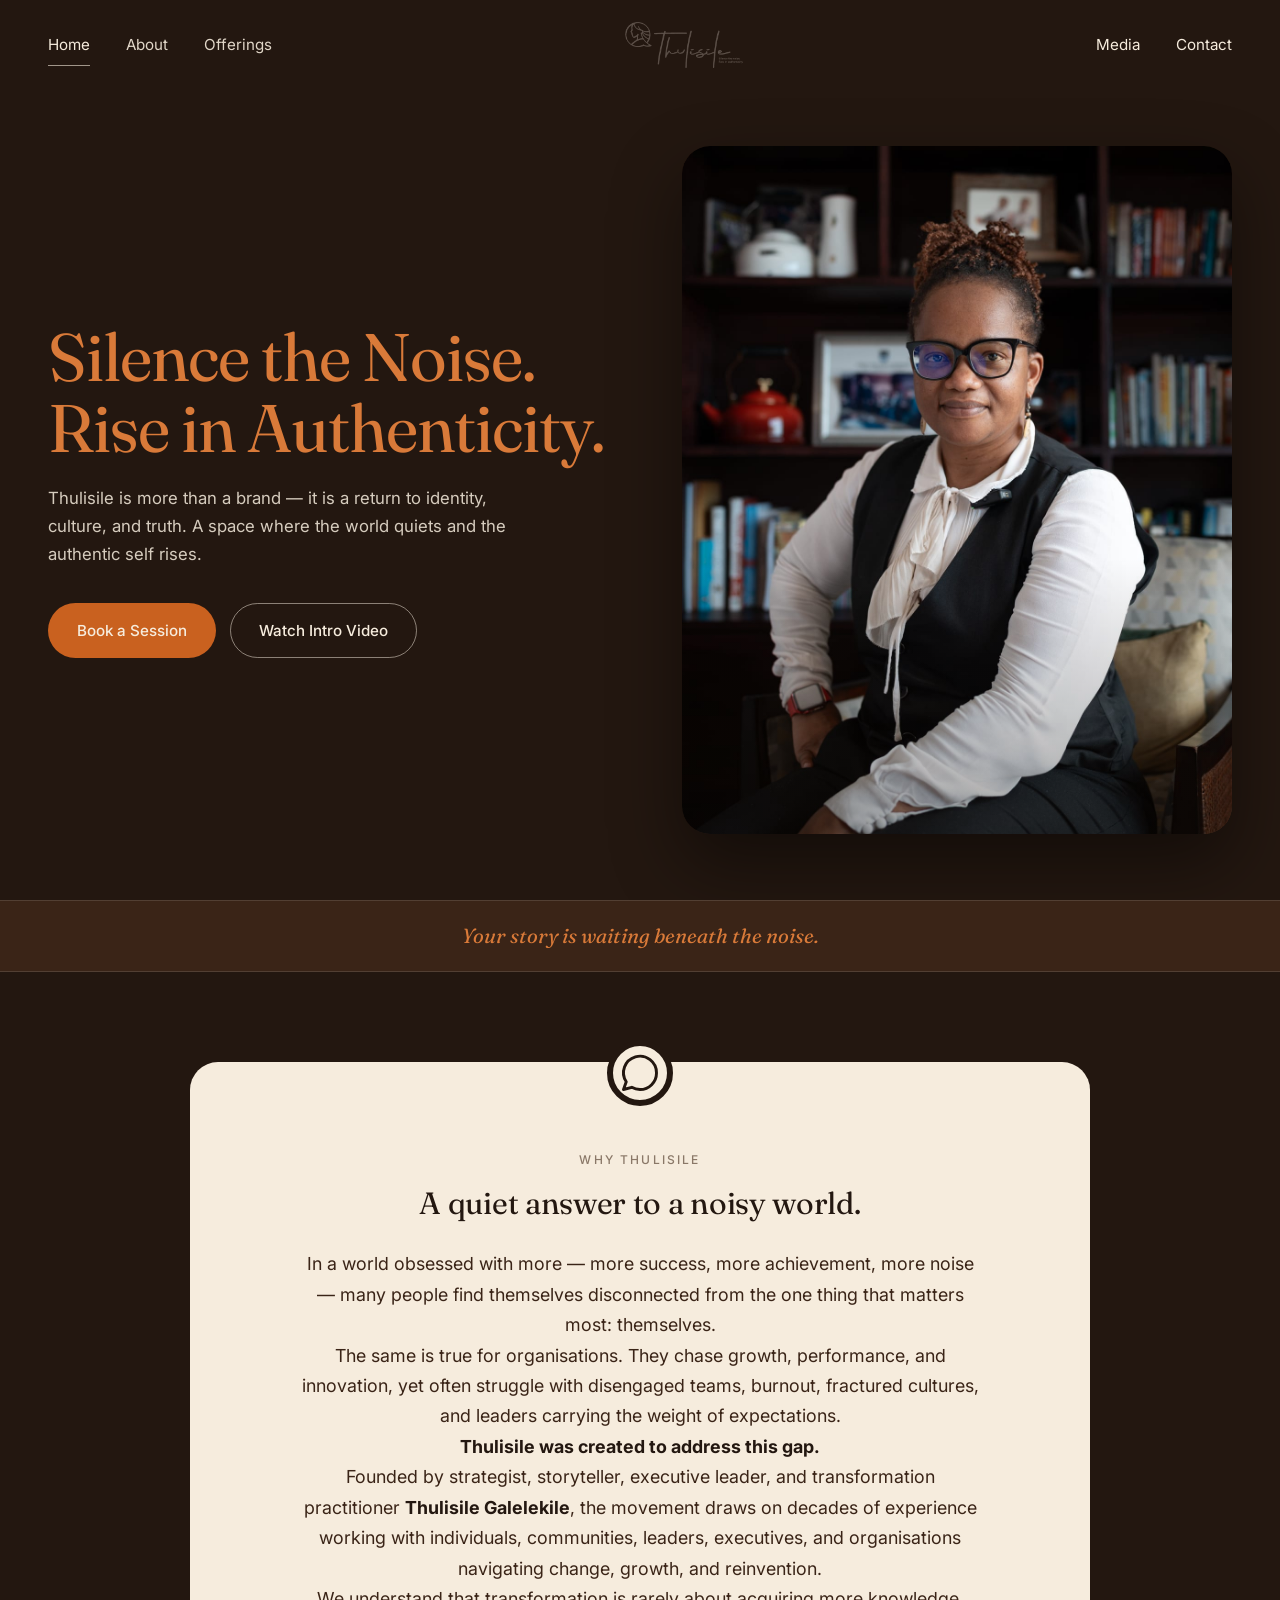
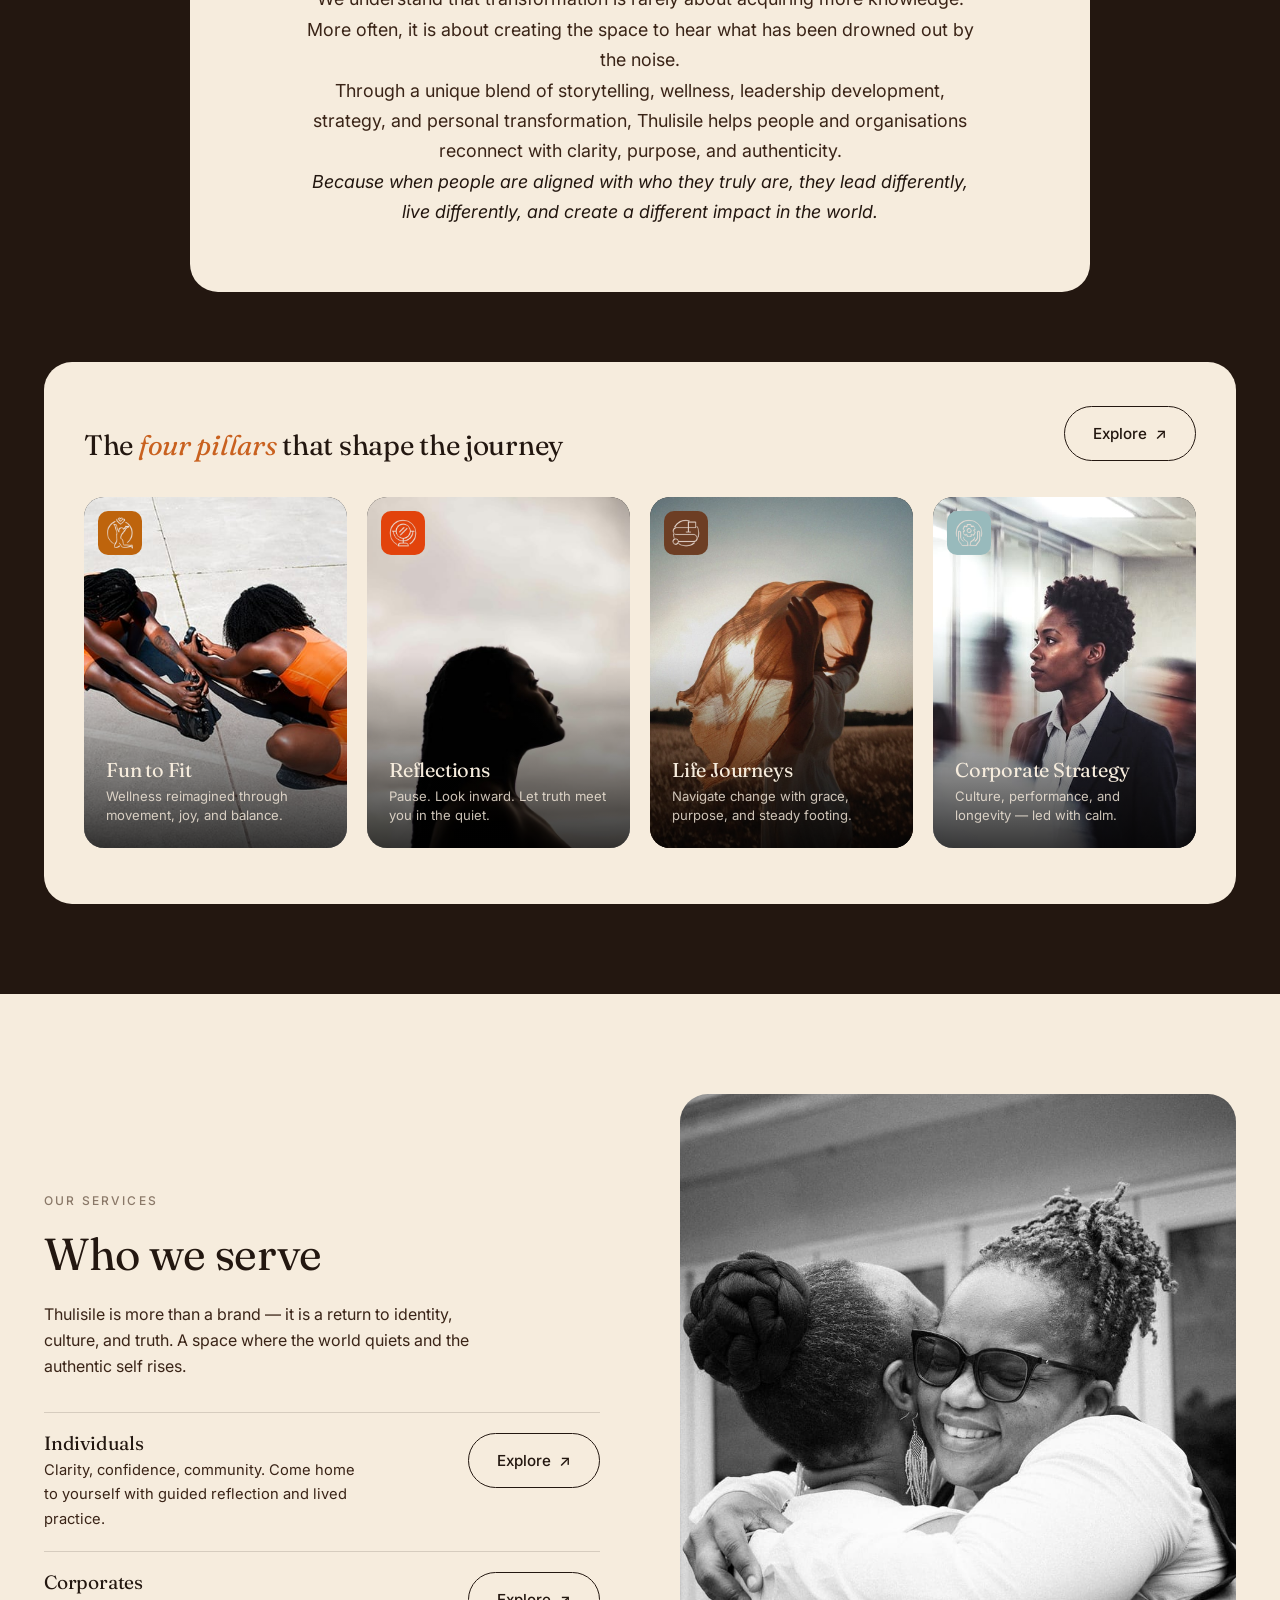
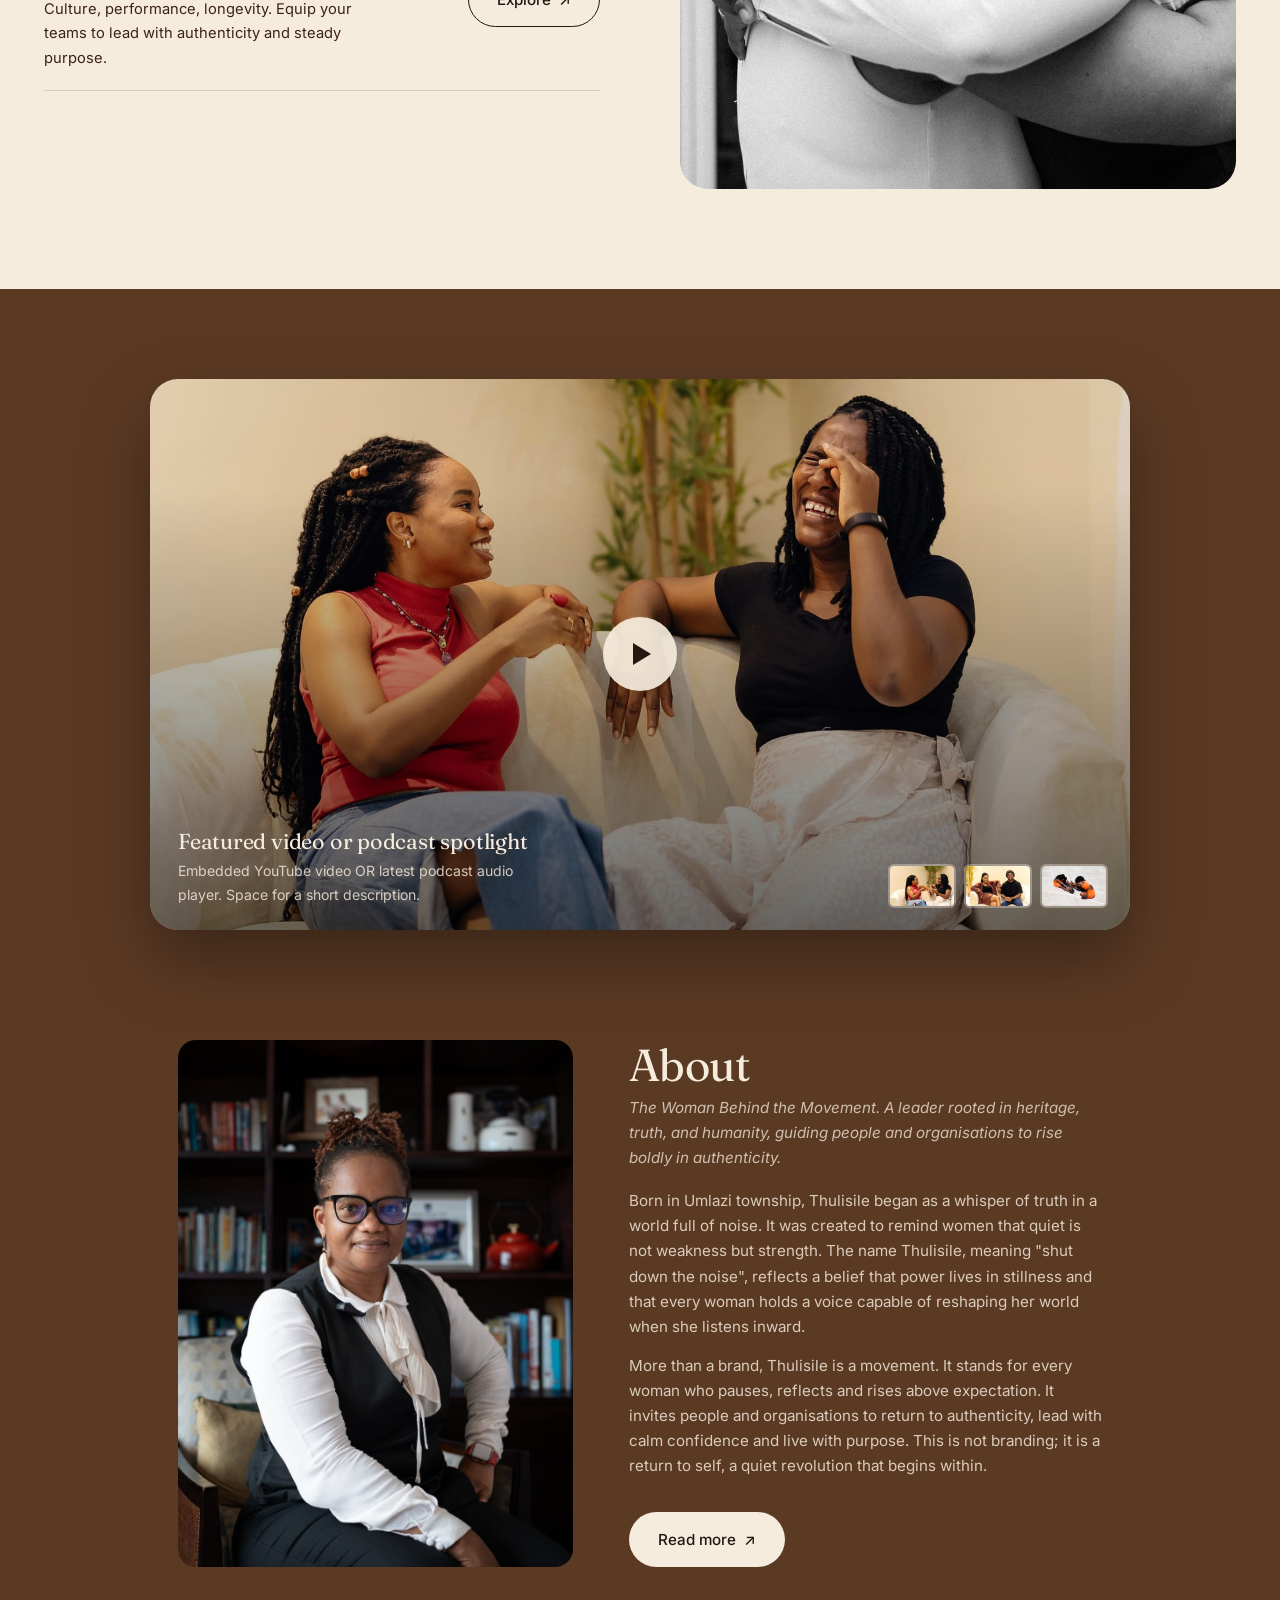
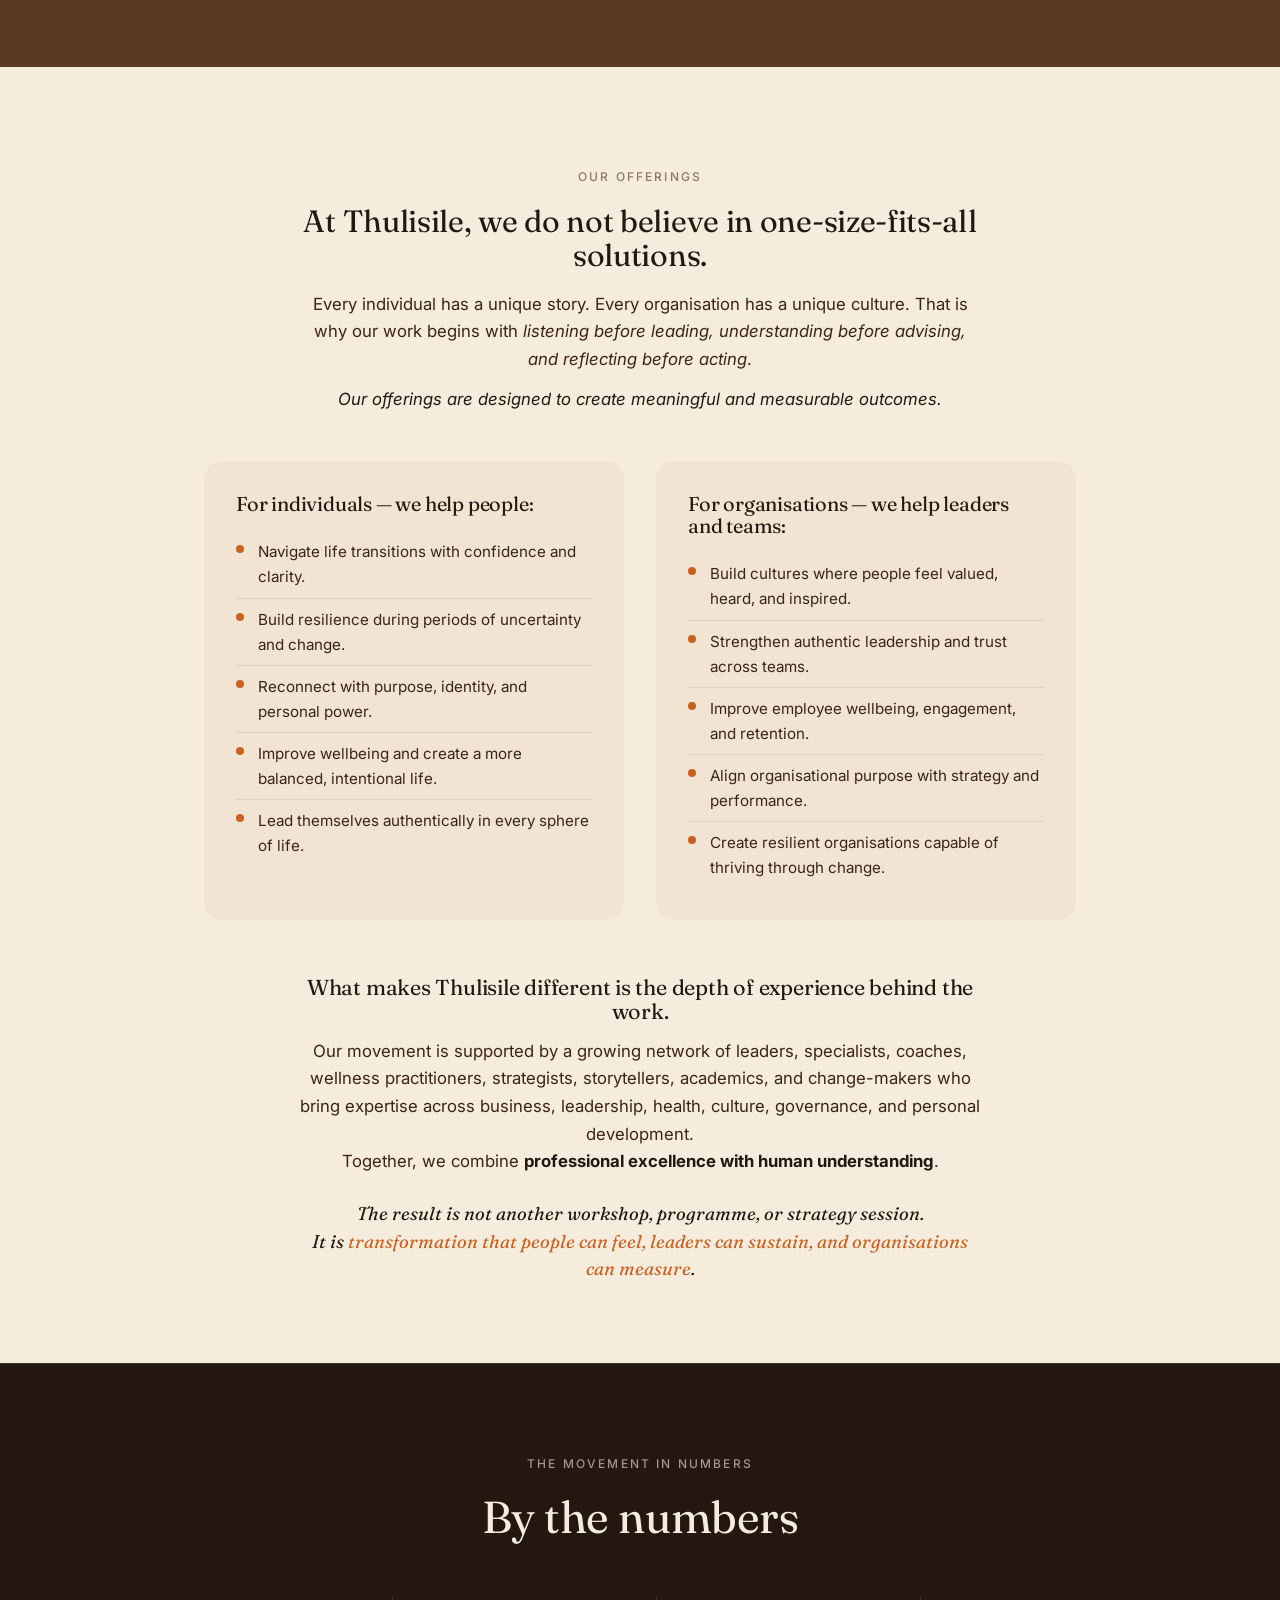
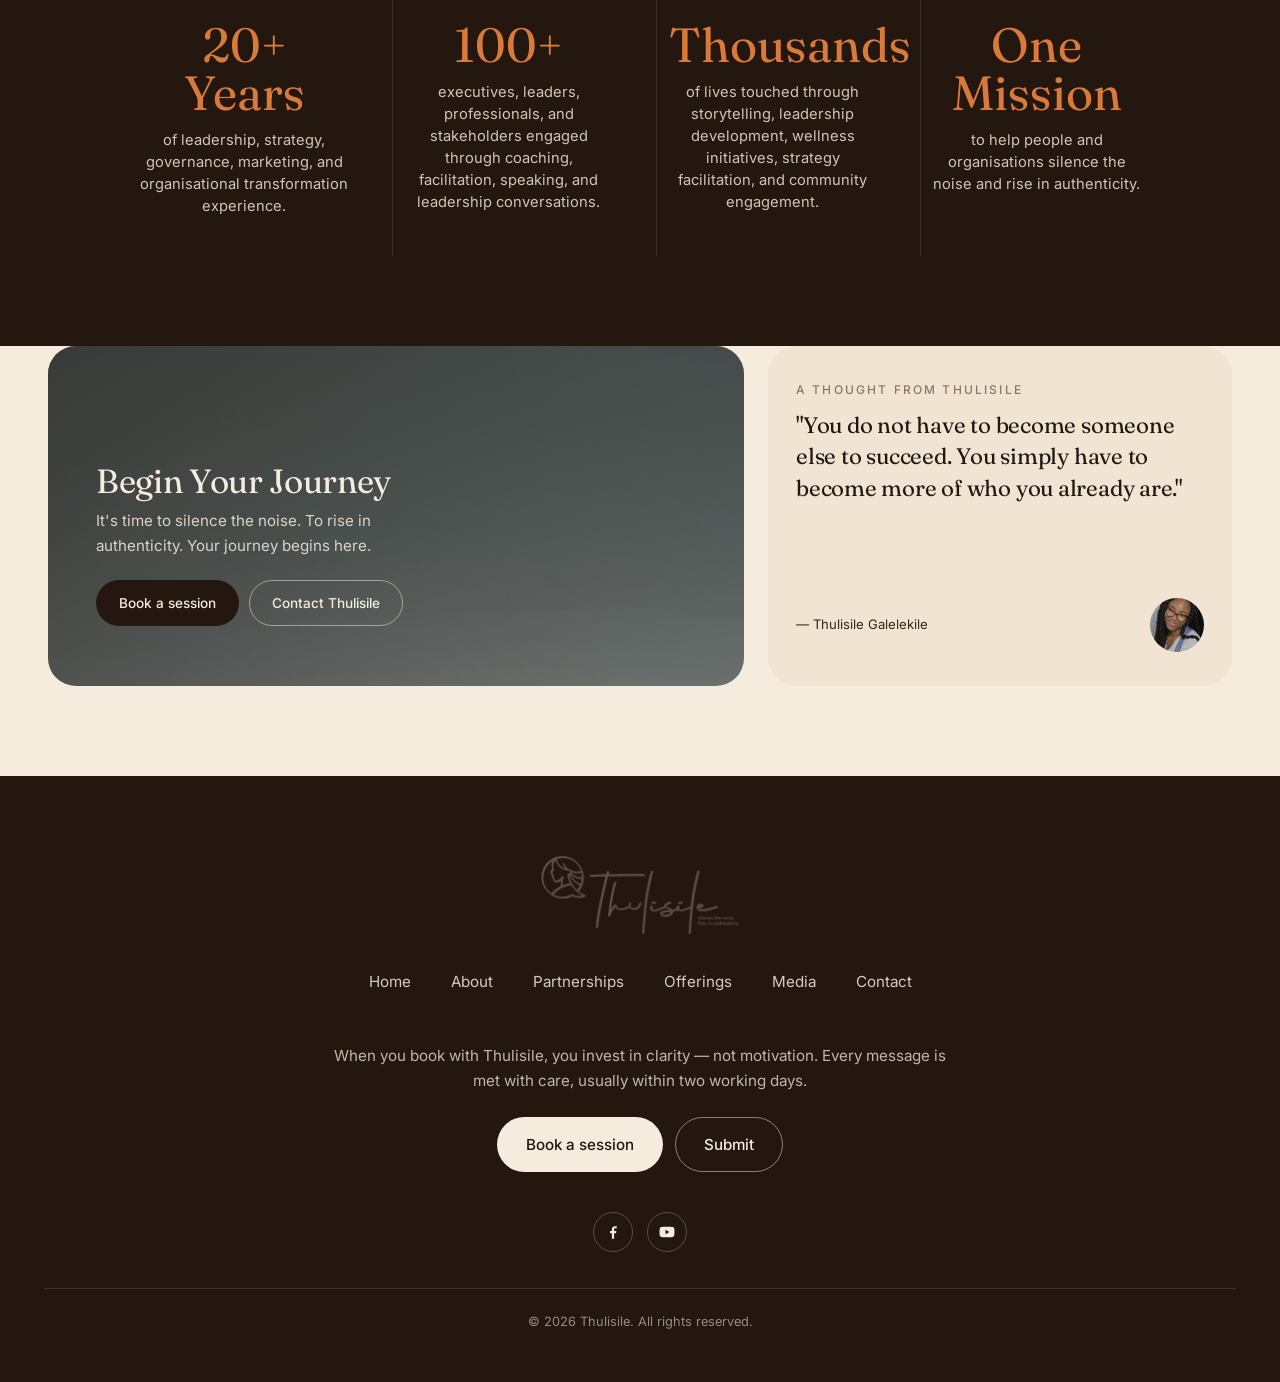
==== commit 4ad9f611: "Replace text logo with new brand logo (silhouette + wordmark) across all pages" ====
--- a/index.html
+++ b/index.html
@@ -33,7 +33,7 @@
         </ul>
       </li>
     </ul>
-    <a href="index.html" class="nav-logo">Thulisile</a>
+    <a href="index.html" class="nav-logo" aria-label="Thulisile"><img src="images/logo.png" alt="Thulisile" /></a>
     <ul class="nav-side">
       <li class="has-dropdown">
         <a href="media.html">Media</a>
@@ -309,7 +309,7 @@
 <!-- FOOTER -->
 <footer class="footer">
   <div class="container">
-    <a href="index.html" class="footer-logo">Thulisile</a>
+    <a href="index.html" class="footer-logo" aria-label="Thulisile"><img src="images/logo.png" alt="Thulisile" /></a>
     <ul class="footer-nav">
       <li><a href="index.html">Home</a></li>
       <li><a href="about.html">About</a></li>
--- a/styles.css
+++ b/styles.css
@@ -108,12 +108,18 @@
 }
 
 .nav-logo {
-  font-family: var(--script);
-  font-size: 2.2rem;
-  color: var(--cream);
+  display: inline-flex;
+  align-items: center;
   line-height: 1;
-  letter-spacing: 0.02em;
   flex: 0 0 auto;
+}
+.nav-logo img {
+  height: 46px;
+  width: auto;
+  display: block;
+}
+@media (max-width: 900px) {
+  .nav-logo img { height: 40px; }
 }
 
 .nav-side { display: flex; gap: 36px; align-items: center; list-style: none; margin: 0; padding: 0; font-size: 0.95rem; }
@@ -761,6 +767,60 @@
   .journey-insights-grid { grid-template-columns: 1fr; }
 }
 
+/* ---------- REFLECTION CALLOUT ---------- */
+.callout-section {
+  padding: 30px 0 60px;
+  background: var(--cream);
+}
+.callout-section.on-brown {
+  background: var(--brown-warm);
+  padding: 60px 0 30px;
+}
+.callout {
+  max-width: 780px;
+  margin: 0 auto;
+  padding: 32px 40px;
+  border-left: 3px solid var(--orange);
+  background: var(--cream-soft);
+  border-radius: 0 var(--radius-md) var(--radius-md) 0;
+  position: relative;
+}
+.callout-section.on-brown .callout {
+  background: rgba(246,236,221,0.06);
+  border-left-color: var(--orange-soft);
+}
+.callout .eyebrow {
+  color: var(--muted);
+  margin-bottom: 10px;
+}
+.callout-section.on-brown .callout .eyebrow { color: rgba(246,236,221,0.55); }
+.callout blockquote,
+.callout .callout-quote {
+  font-family: var(--serif);
+  font-style: italic;
+  font-size: clamp(1.05rem, 1.6vw, 1.3rem);
+  line-height: 1.5;
+  color: var(--brown-deep);
+  margin: 0;
+  quotes: "\201C" "\201D";
+}
+.callout-section.on-brown .callout .callout-quote,
+.callout-section.on-brown .callout blockquote { color: var(--cream); }
+.callout .callout-note {
+  margin-top: 14px;
+  font-size: 0.95rem;
+  color: var(--brown-rich);
+  line-height: 1.6;
+}
+.callout-section.on-brown .callout .callout-note { color: rgba(246,236,221,0.78); }
+.callout .callout-tag {
+  font-family: var(--script);
+  font-size: 1.4rem;
+  color: var(--orange);
+  display: block;
+  margin-bottom: 4px;
+}
+
 /* ---------- ROTATING BANNER ---------- */
 .rotator {
   background: var(--brown-rich);
@@ -870,12 +930,18 @@
   text-align: center;
 }
 .footer-logo {
-  font-family: var(--script);
-  font-size: 3.4rem;
+  display: inline-block;
   line-height: 1;
+  margin-bottom: 28px;
+}
+.footer-logo img {
+  height: 78px;
+  width: auto;
   display: block;
-  margin-bottom: 28px;
-  color: var(--cream);
+  margin: 0 auto;
+}
+@media (max-width: 700px) {
+  .footer-logo img { height: 64px; }
 }
 .footer-nav {
   display: flex;
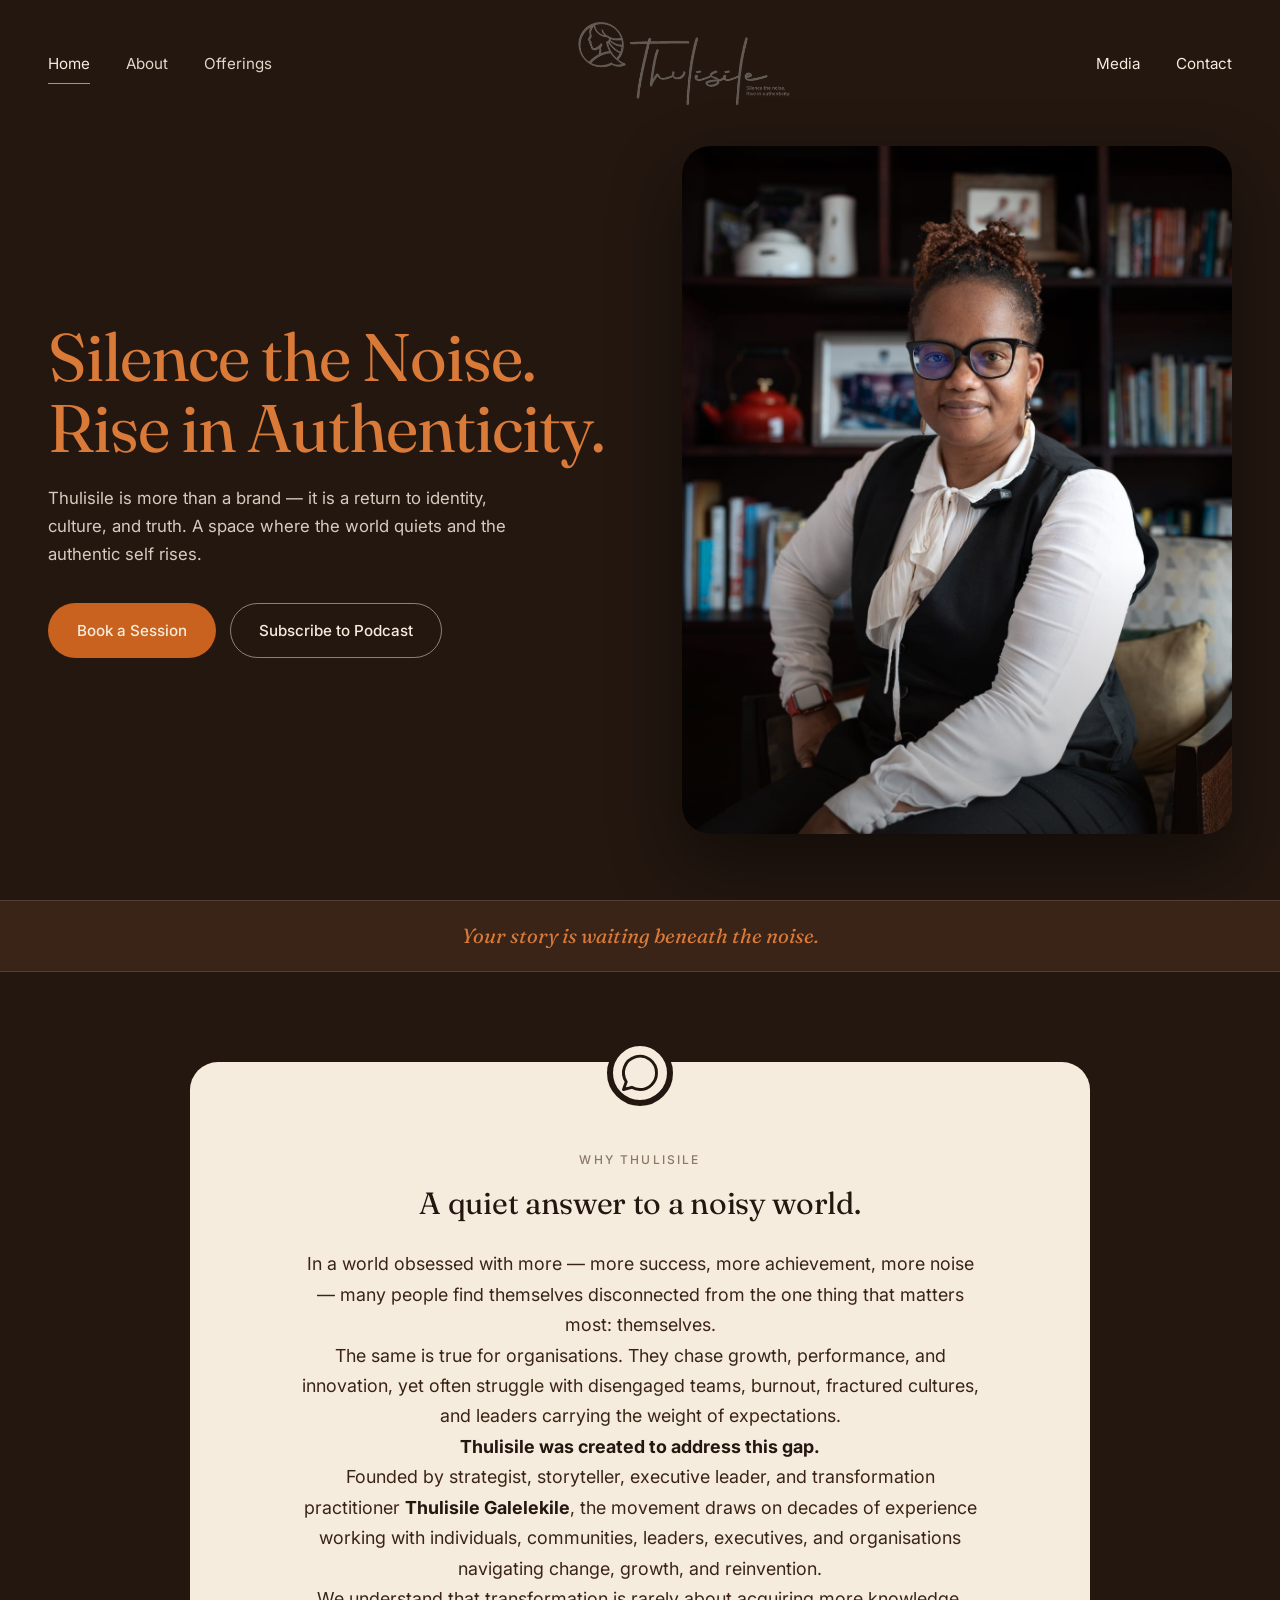
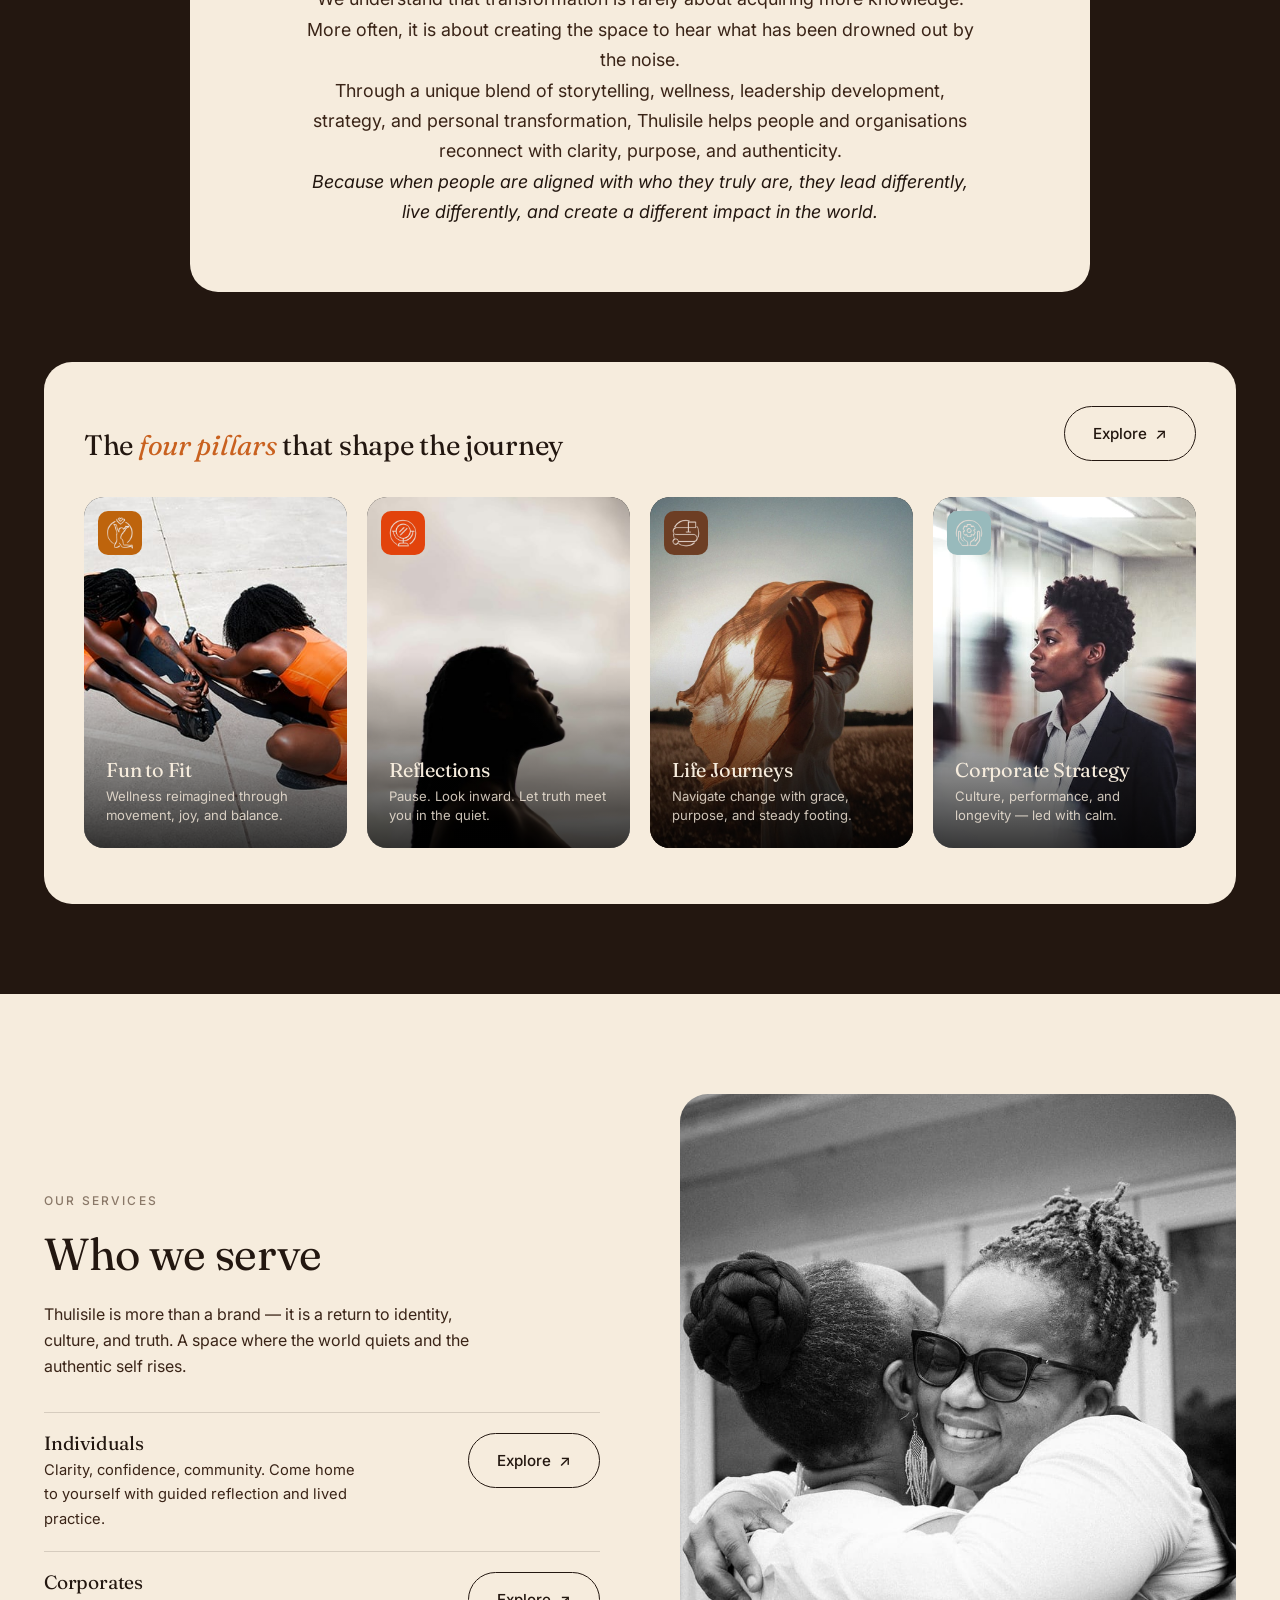
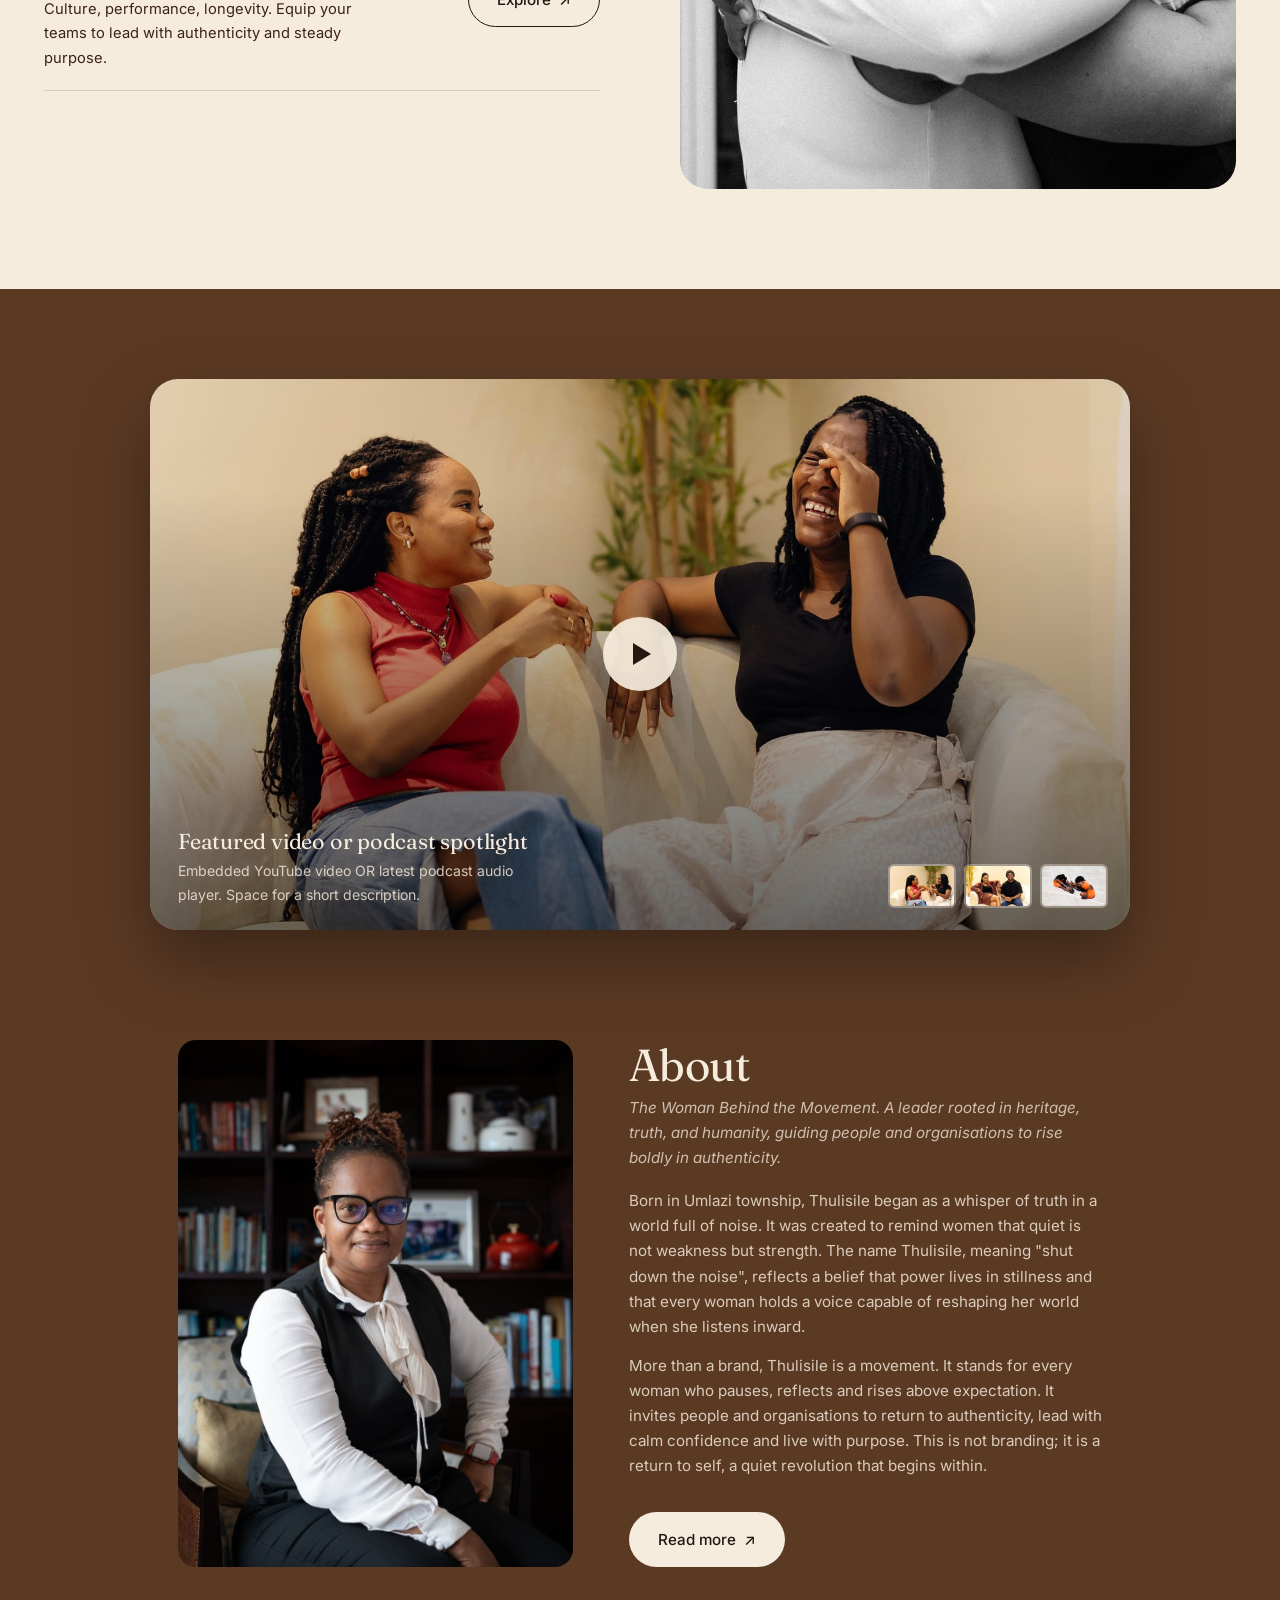
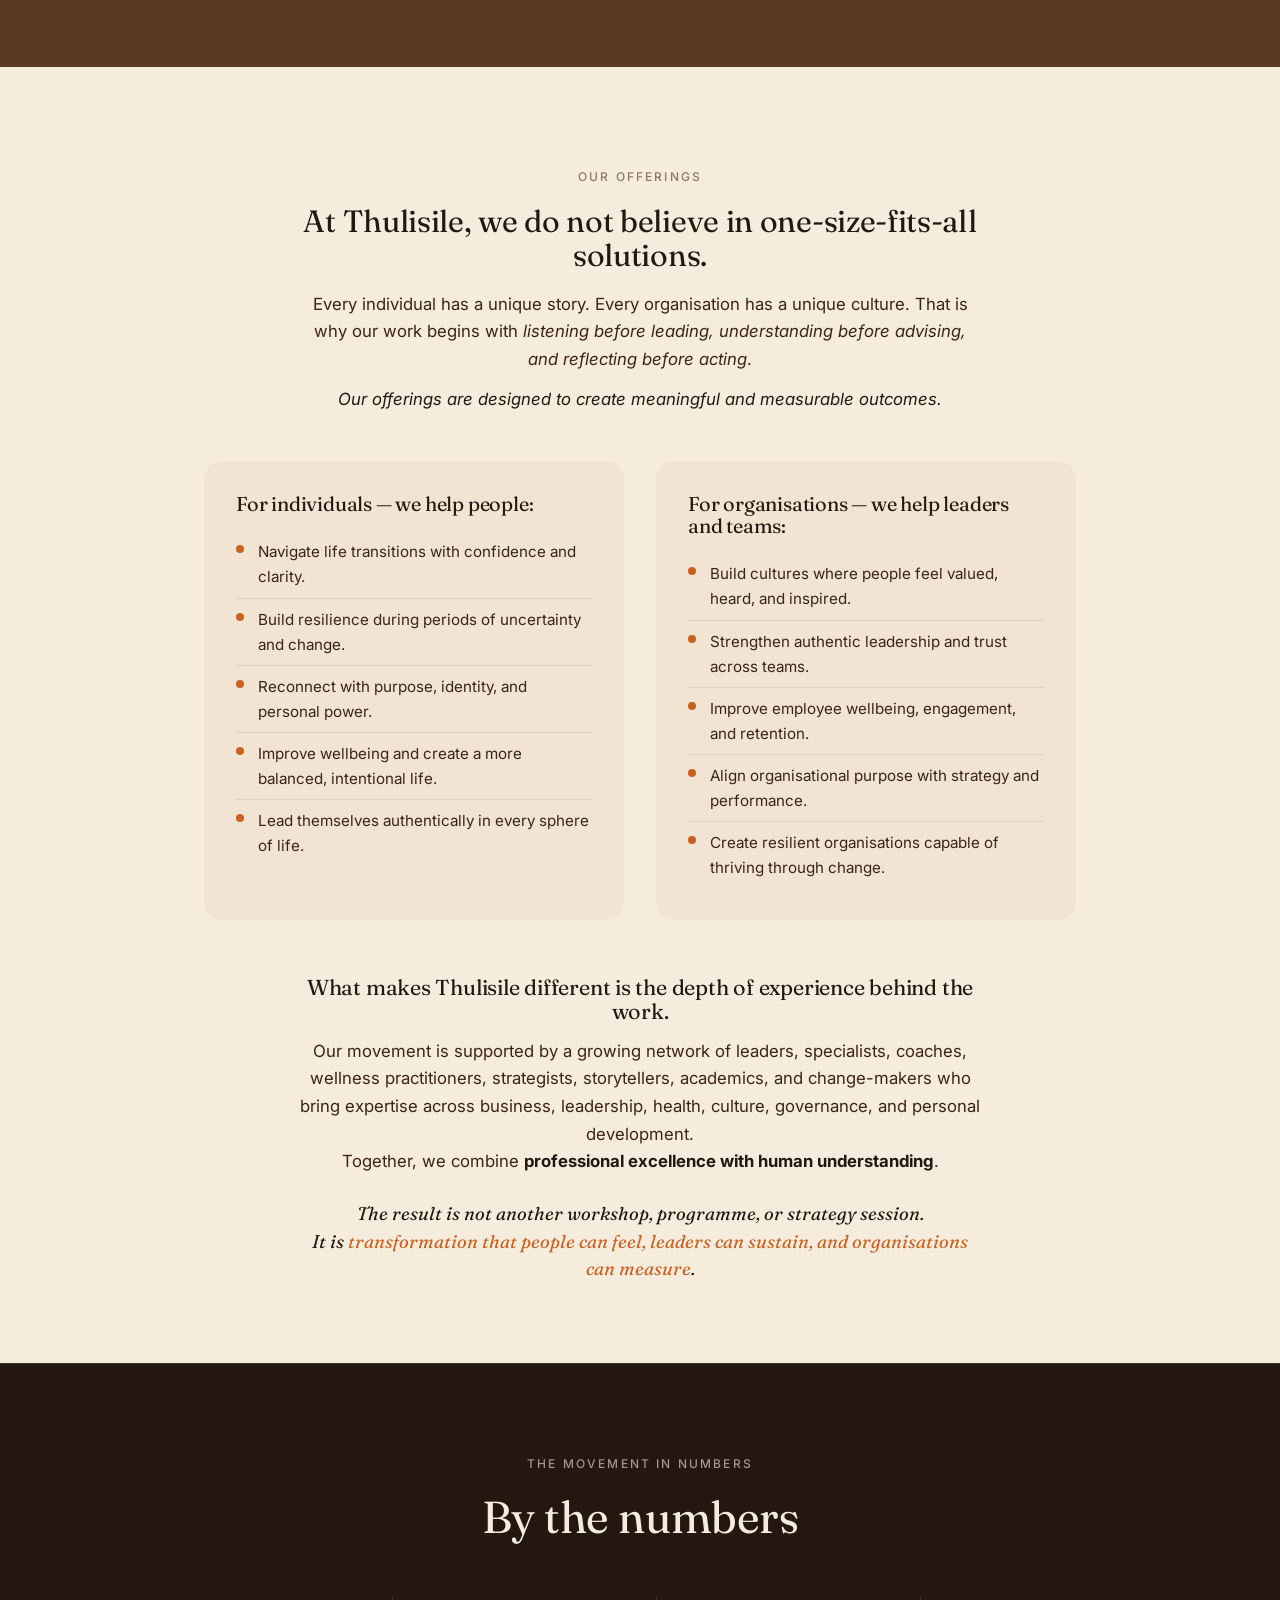
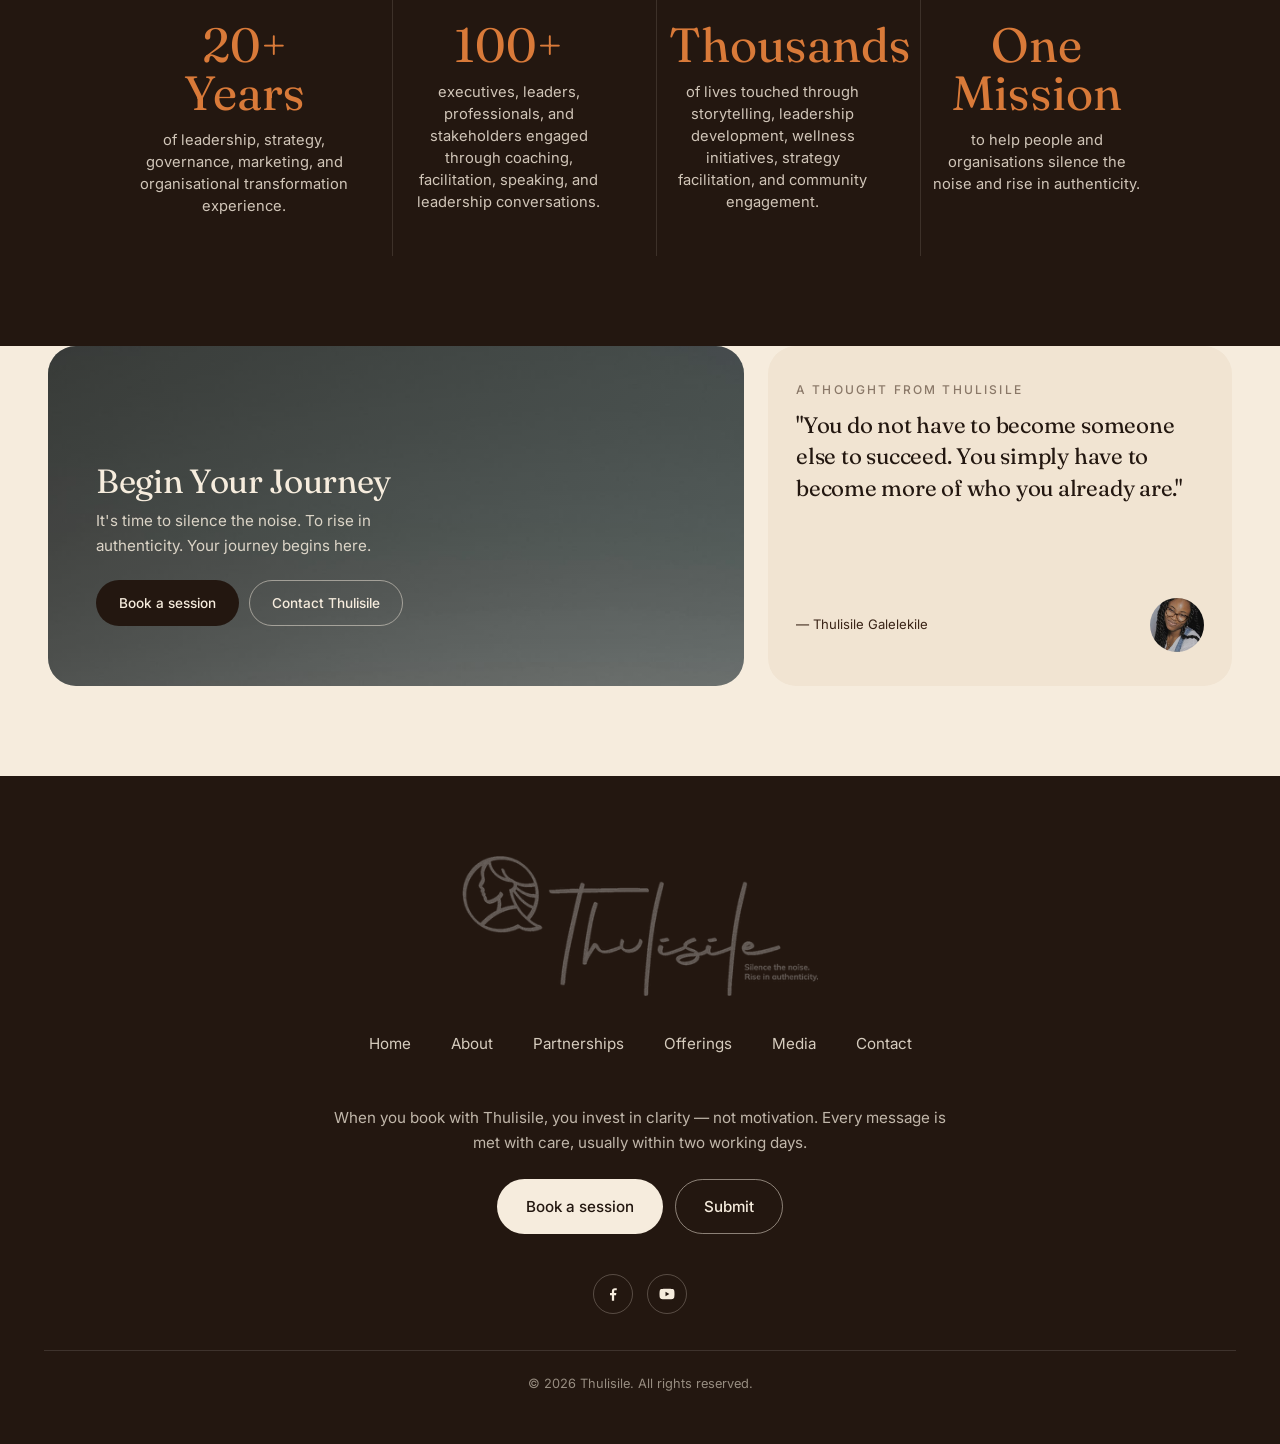
==== commit 4364be13: "Hero CTA: 'Watch Intro Video' -> 'Subscribe to Podcast'" ====
--- a/index.html
+++ b/index.html
@@ -57,7 +57,7 @@
       <p class="hero-sub">Thulisile is more than a brand — it is a return to identity, culture, and truth. A space where the world quiets and the authentic self rises.</p>
       <div class="hero-actions">
         <a href="contact.html" class="btn btn-primary">Book a Session</a>
-        <a href="https://www.youtube.com/@ThulisileG" target="_blank" rel="noopener" class="btn btn-outline">Watch Intro Video</a>
+        <a href="https://www.youtube.com/@ThulisileG/podcasts" target="_blank" rel="noopener" class="btn btn-outline">Subscribe to Podcast</a>
       </div>
     </div>
     <div class="hero-portrait">
--- a/styles.css
+++ b/styles.css
@@ -114,12 +114,13 @@
   flex: 0 0 auto;
 }
 .nav-logo img {
-  height: 46px;
+  height: 83px;
   width: auto;
   display: block;
+  filter: brightness(0) invert(1);
 }
 @media (max-width: 900px) {
-  .nav-logo img { height: 40px; }
+  .nav-logo img { height: 72px; }
 }
 
 .nav-side { display: flex; gap: 36px; align-items: center; list-style: none; margin: 0; padding: 0; font-size: 0.95rem; }
@@ -935,13 +936,14 @@
   margin-bottom: 28px;
 }
 .footer-logo img {
-  height: 78px;
+  height: 140px;
   width: auto;
   display: block;
   margin: 0 auto;
+  filter: brightness(0) invert(1);
 }
 @media (max-width: 700px) {
-  .footer-logo img { height: 64px; }
+  .footer-logo img { height: 115px; }
 }
 .footer-nav {
   display: flex;
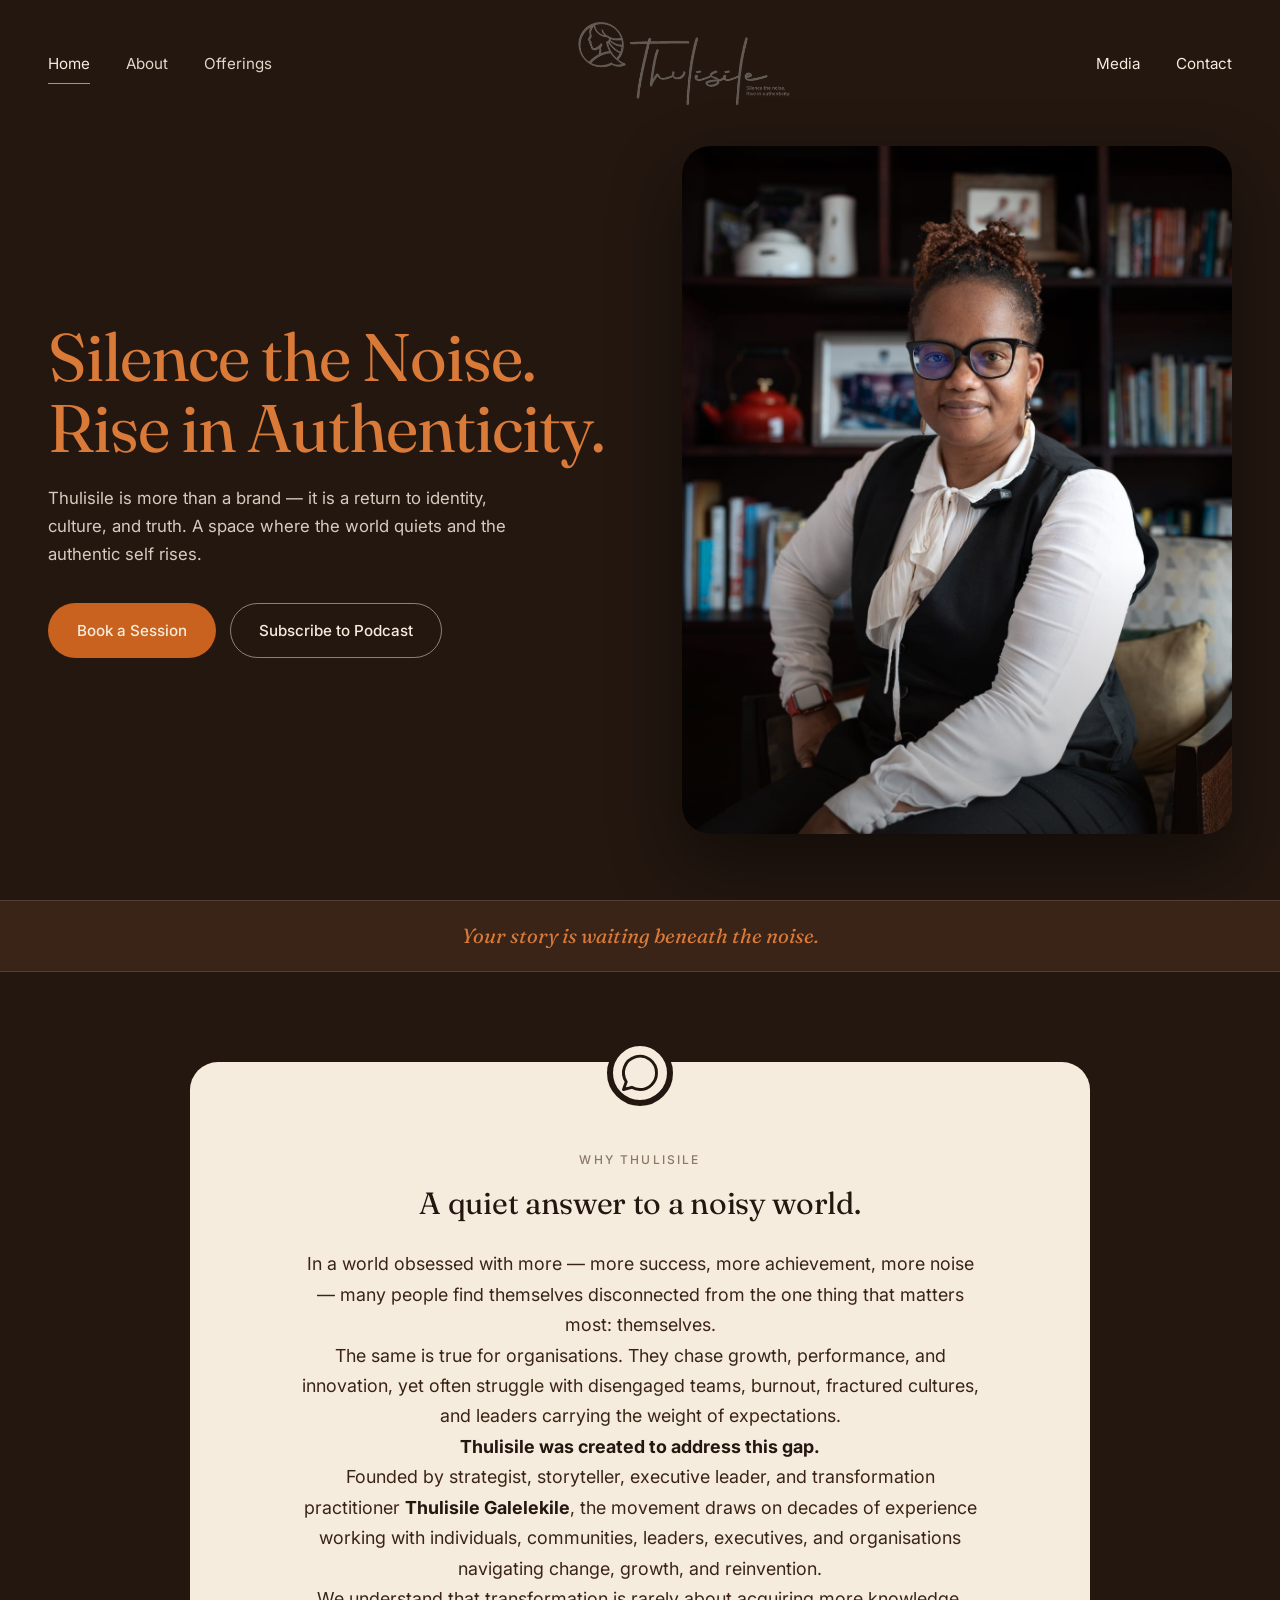
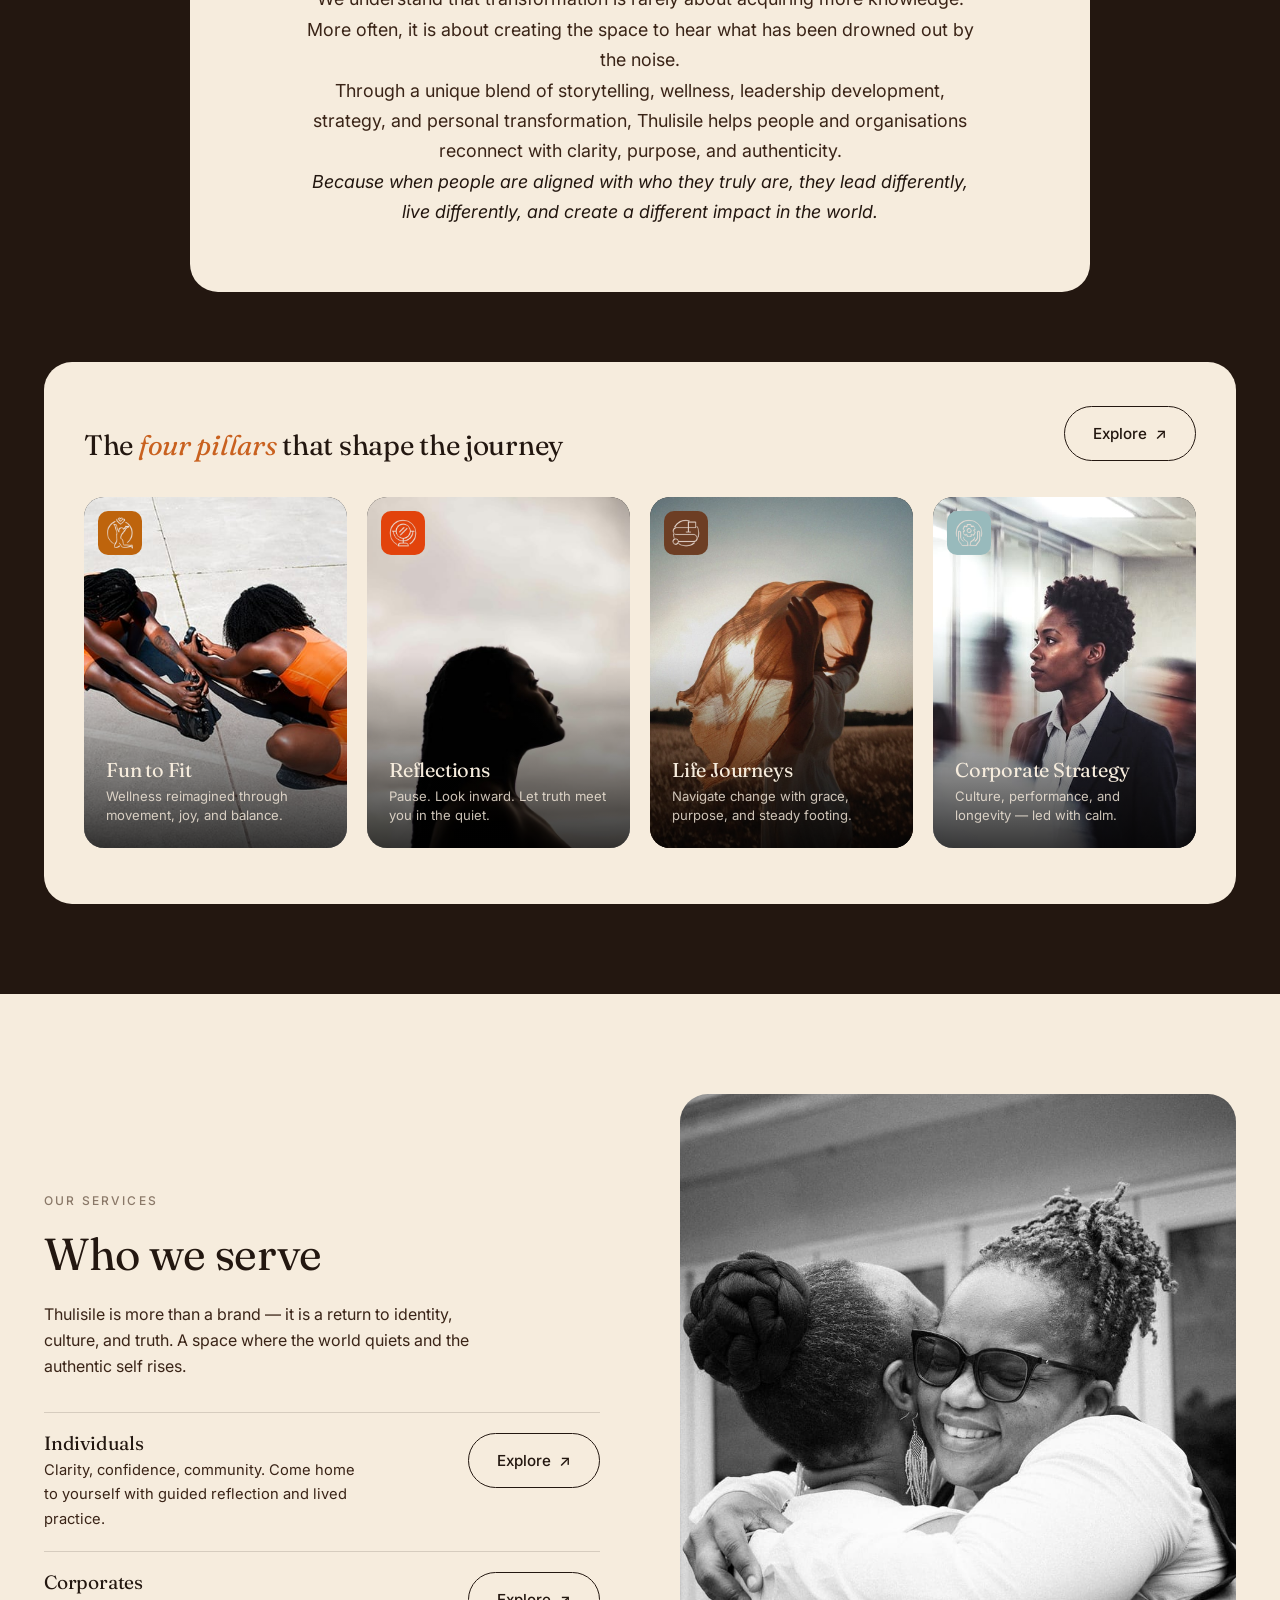
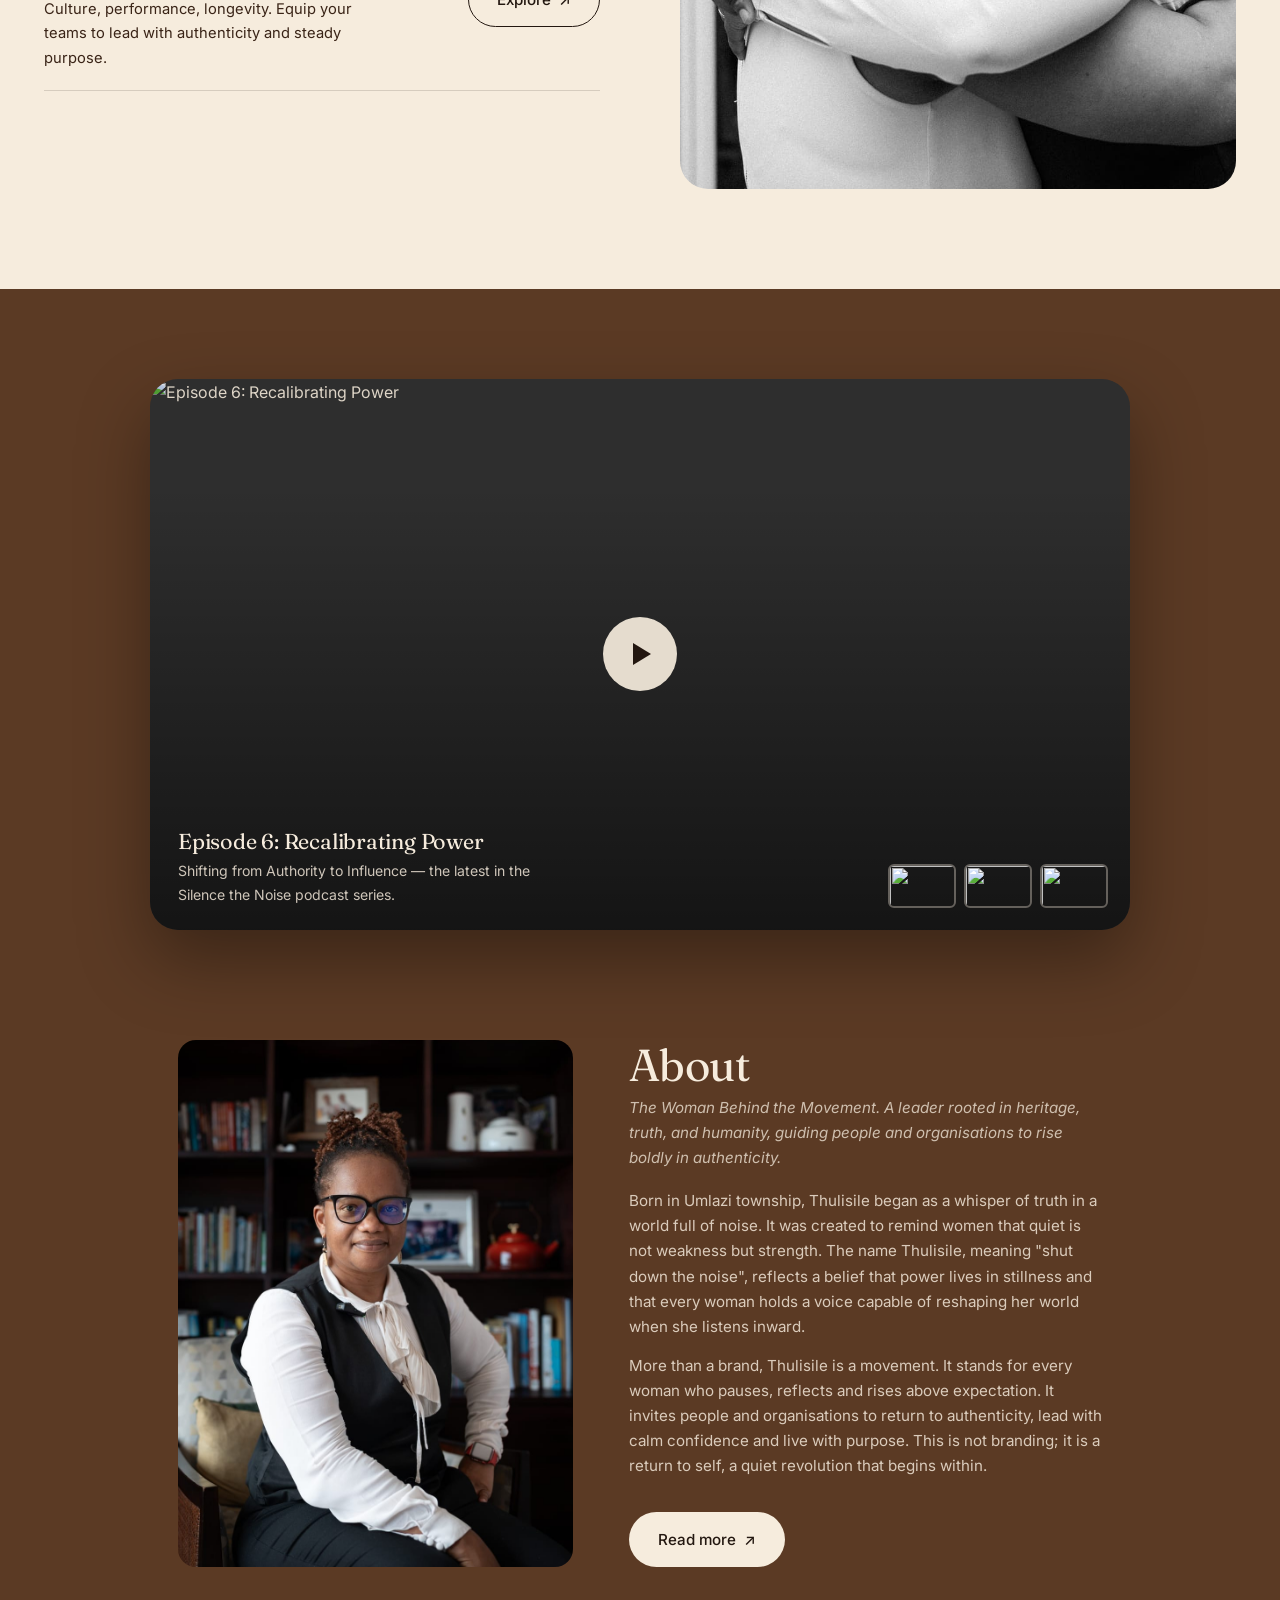
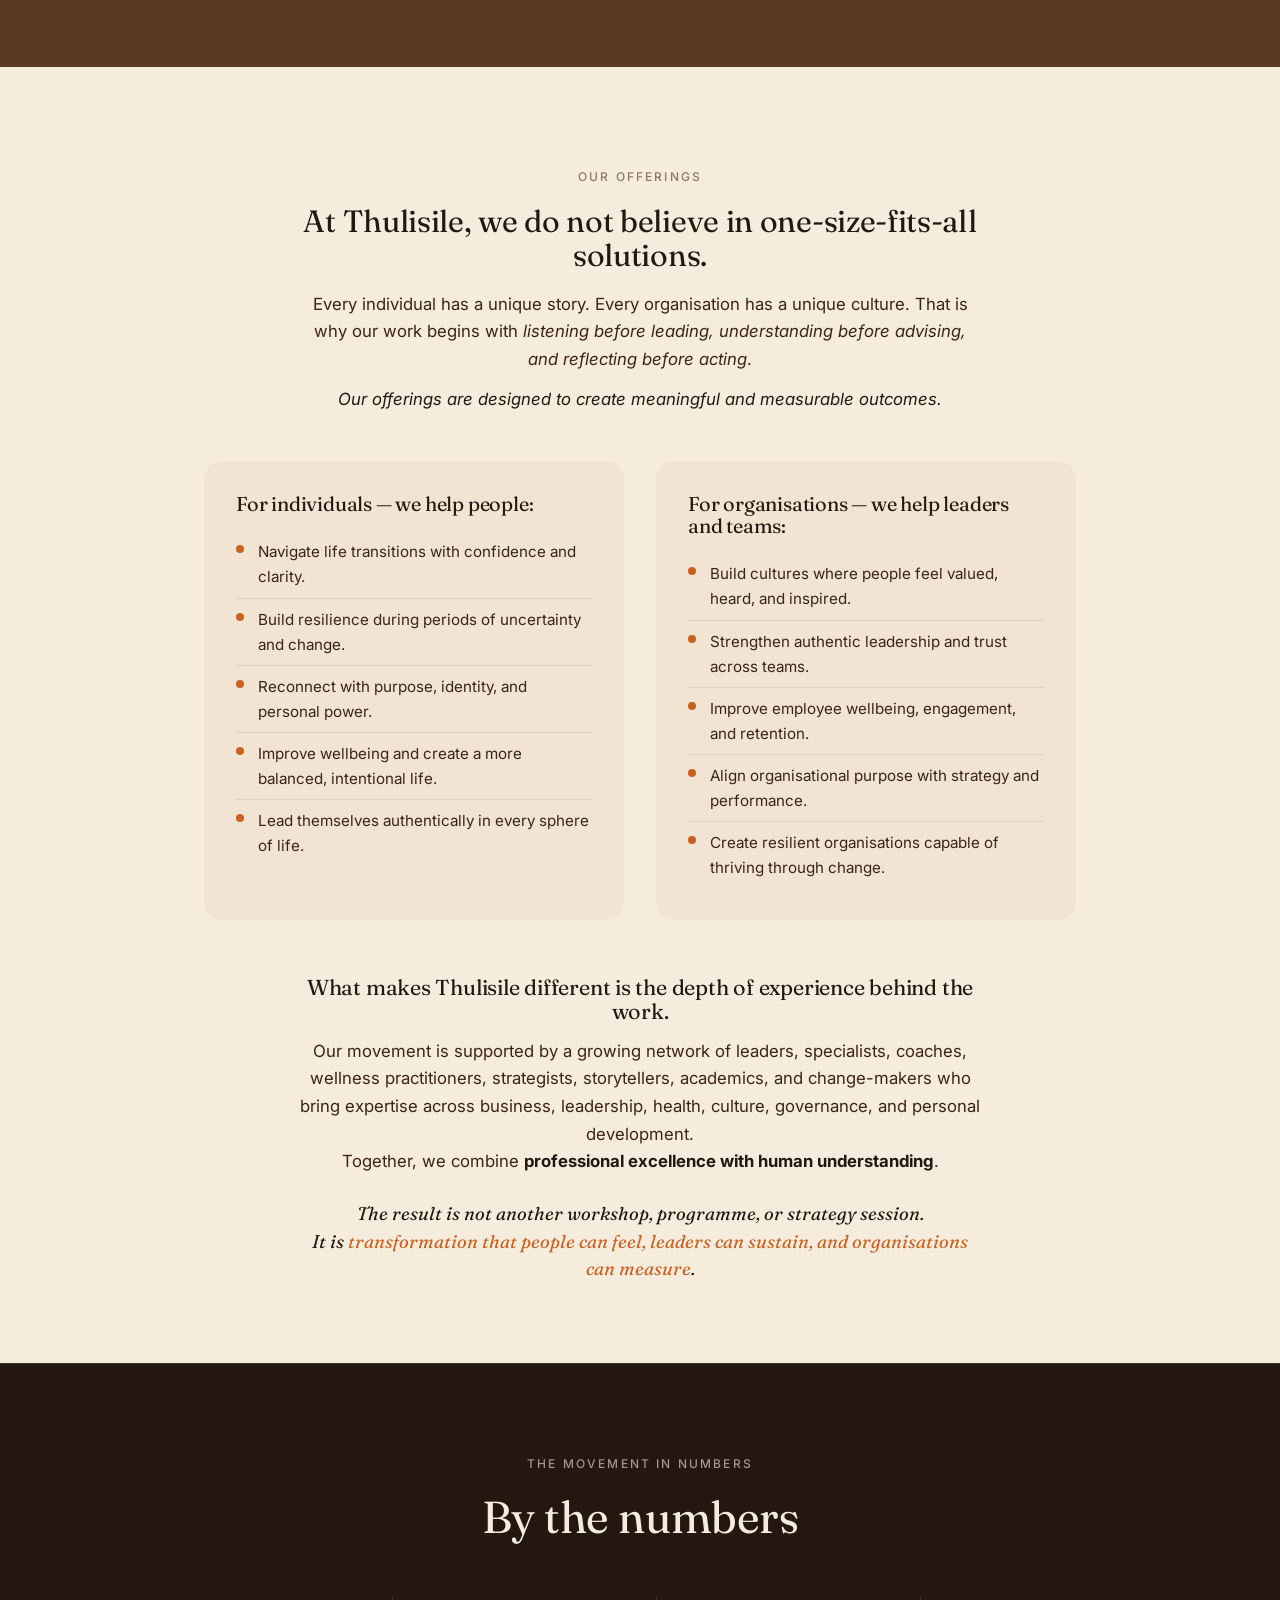
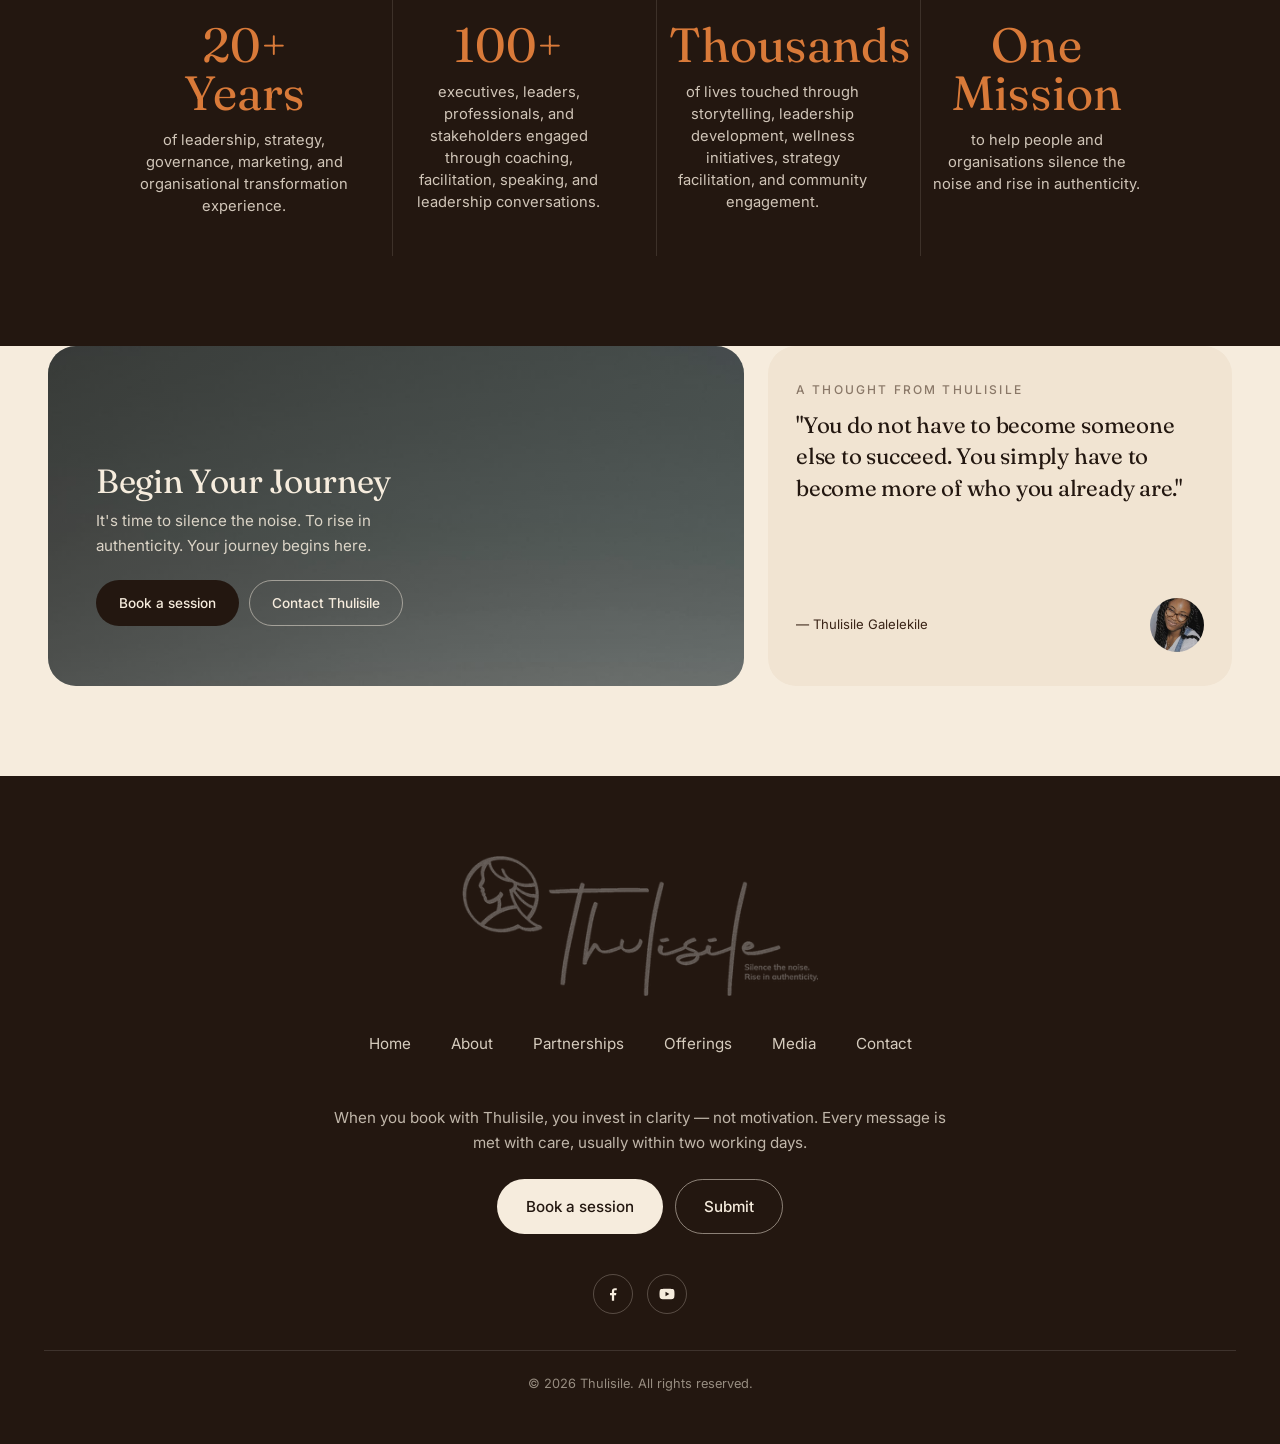
==== commit cf5d36b6: "Wire home spotlight + podcast page to real YouTube podcast series (6 episodes)" ====
--- a/index.html
+++ b/index.html
@@ -179,20 +179,20 @@
   </div>
 </section>
 
-<!-- FEATURED VIDEO SPOTLIGHT -->
+<!-- FEATURED PODCAST SPOTLIGHT — latest episode from the Recalibrating series -->
 <section class="spotlight">
   <div class="container">
-    <div class="spotlight-card" onclick="window.open('https://www.youtube.com/@ThulisileG','_blank')">
-      <img class="spotlight-main" src="images/featured-video-main.jpg" alt="Featured conversation" />
+    <div class="spotlight-card" onclick="window.open('https://www.youtube.com/watch?v=BBBQJRaCHy0&amp;list=PLGk7bjqv1QKblIhv2_RI3IEar6-VuSybD','_blank')">
+      <img class="spotlight-main" src="https://img.youtube.com/vi/BBBQJRaCHy0/maxresdefault.jpg" alt="Episode 6: Recalibrating Power" />
       <div class="spotlight-play" aria-label="Play"></div>
       <div class="spotlight-text">
-        <h3>Featured video or podcast spotlight</h3>
-        <p>Embedded YouTube video OR latest podcast audio player. Space for a short description.</p>
+        <h3>Episode 6: Recalibrating Power</h3>
+        <p>Shifting from Authority to Influence — the latest in the Silence the Noise podcast series.</p>
       </div>
       <div class="spotlight-thumbs">
-        <img src="images/featured-thumb-1.jpg" alt="" />
-        <img src="images/featured-thumb-2.jpg" alt="" />
-        <img src="images/pillar-fun-to-fit.jpg" alt="" />
+        <a href="https://www.youtube.com/watch?v=4Y3m-MtuLls&amp;list=PLGk7bjqv1QKblIhv2_RI3IEar6-VuSybD" target="_blank" rel="noopener" onclick="event.stopPropagation()" aria-label="Episode 5"><img src="https://img.youtube.com/vi/4Y3m-MtuLls/mqdefault.jpg" alt="" /></a>
+        <a href="https://www.youtube.com/watch?v=lLfbDgOOziA&amp;list=PLGk7bjqv1QKblIhv2_RI3IEar6-VuSybD" target="_blank" rel="noopener" onclick="event.stopPropagation()" aria-label="Episode 4"><img src="https://img.youtube.com/vi/lLfbDgOOziA/mqdefault.jpg" alt="" /></a>
+        <a href="https://www.youtube.com/watch?v=uYVGug2jPhY&amp;list=PLGk7bjqv1QKblIhv2_RI3IEar6-VuSybD" target="_blank" rel="noopener" onclick="event.stopPropagation()" aria-label="Episode 3"><img src="https://img.youtube.com/vi/uYVGug2jPhY/mqdefault.jpg" alt="" /></a>
       </div>
     </div>
   </div>
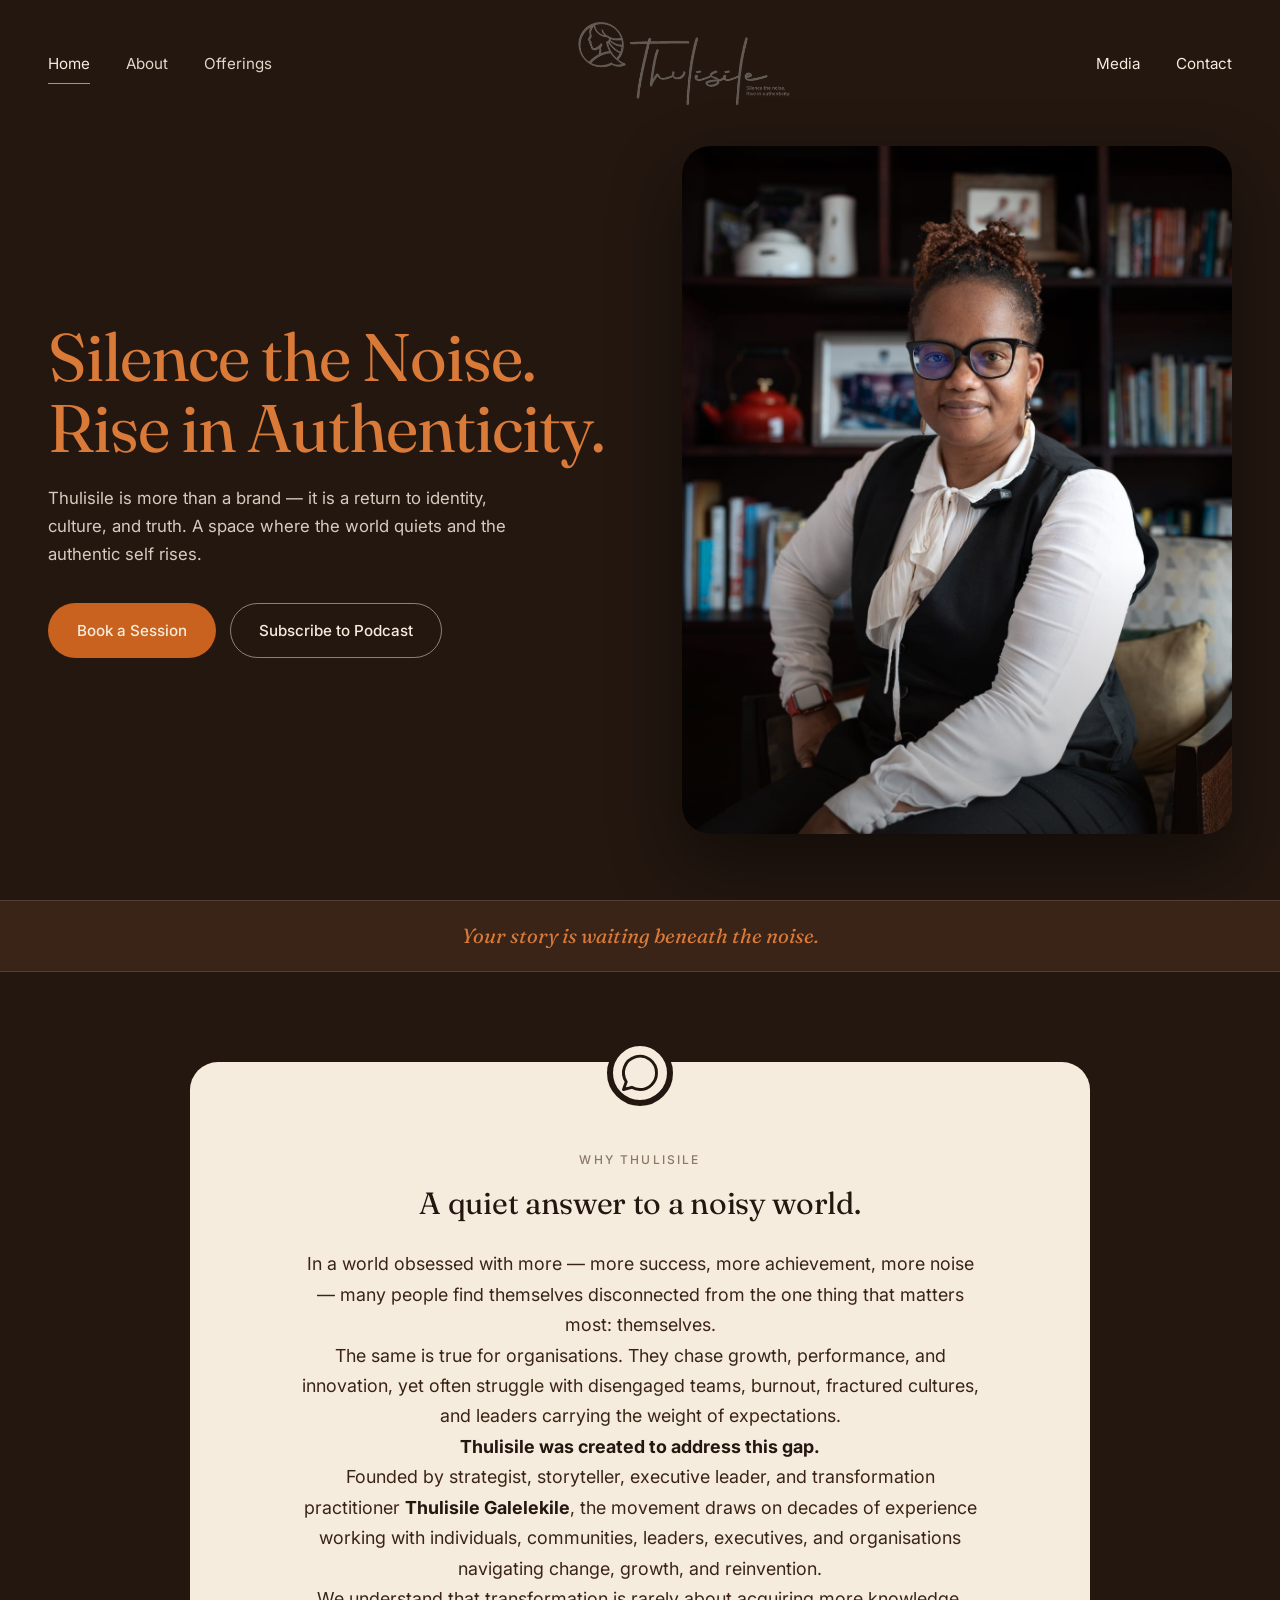
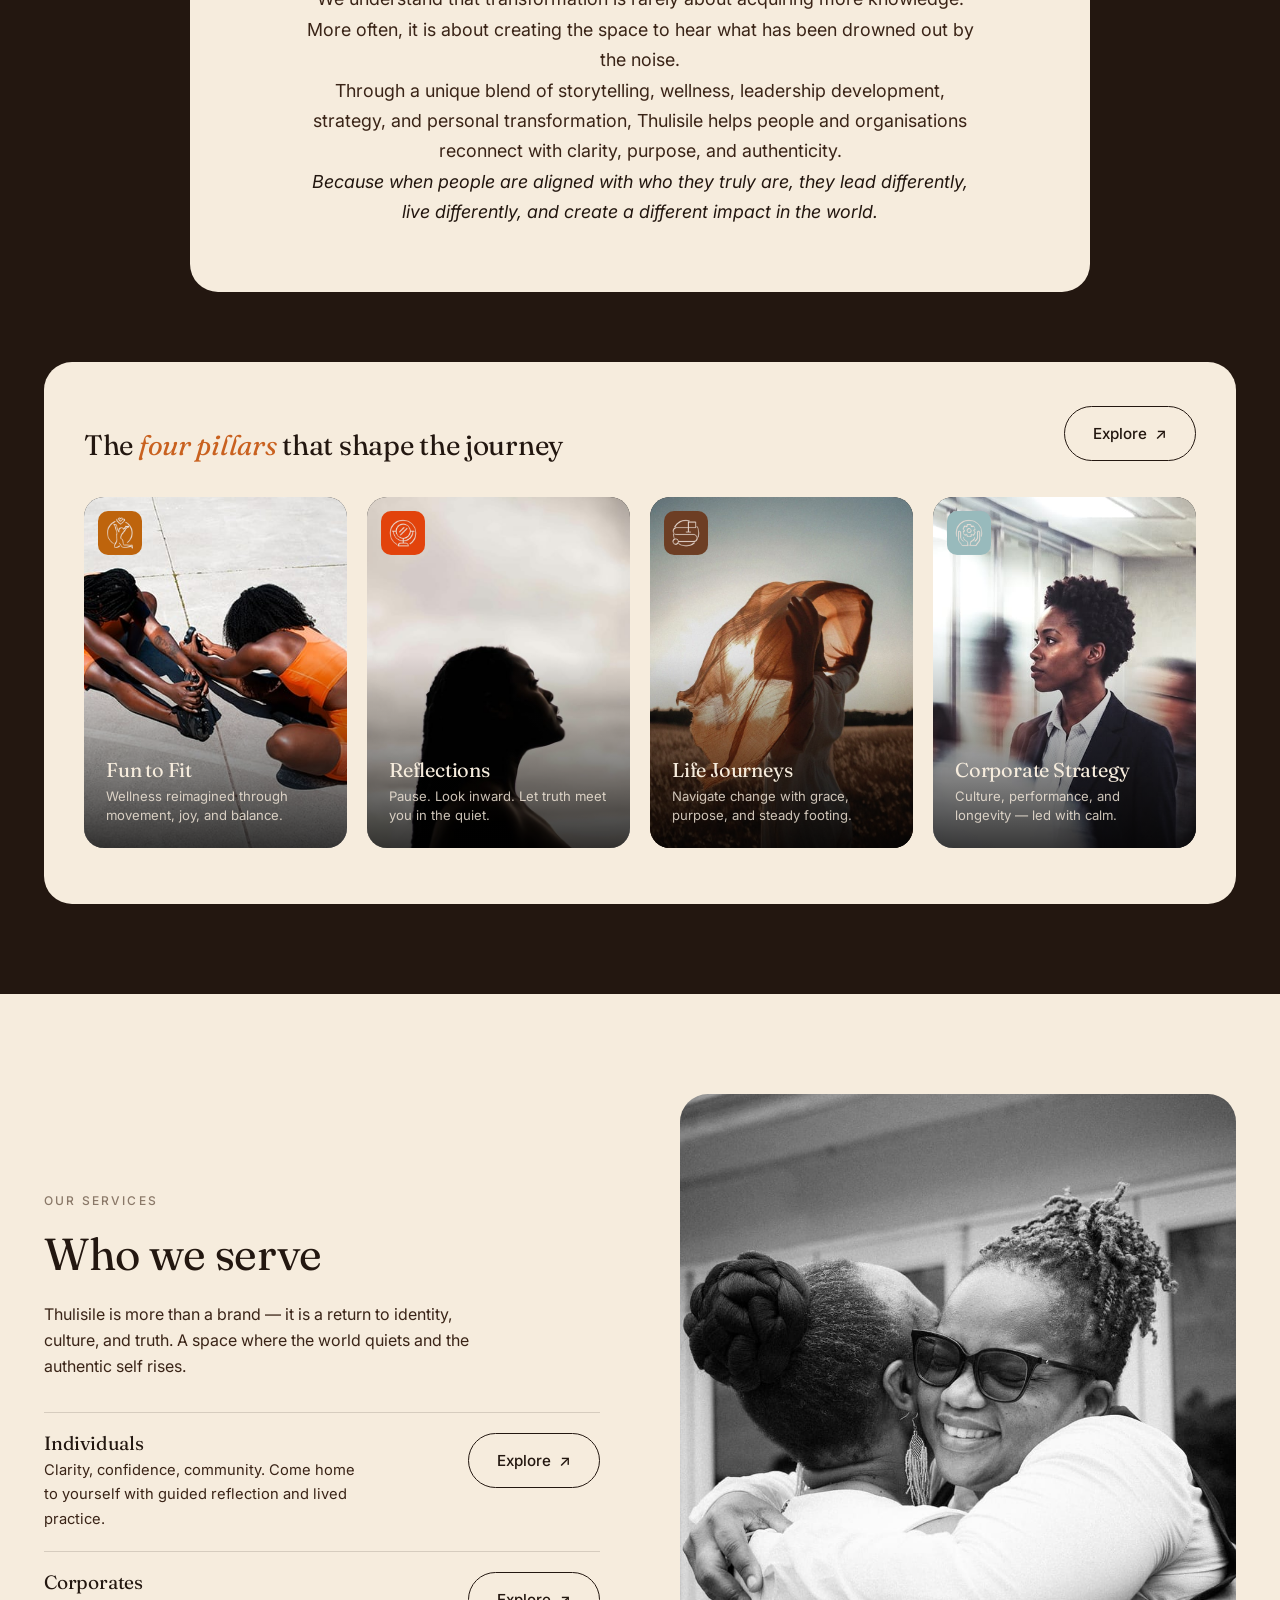
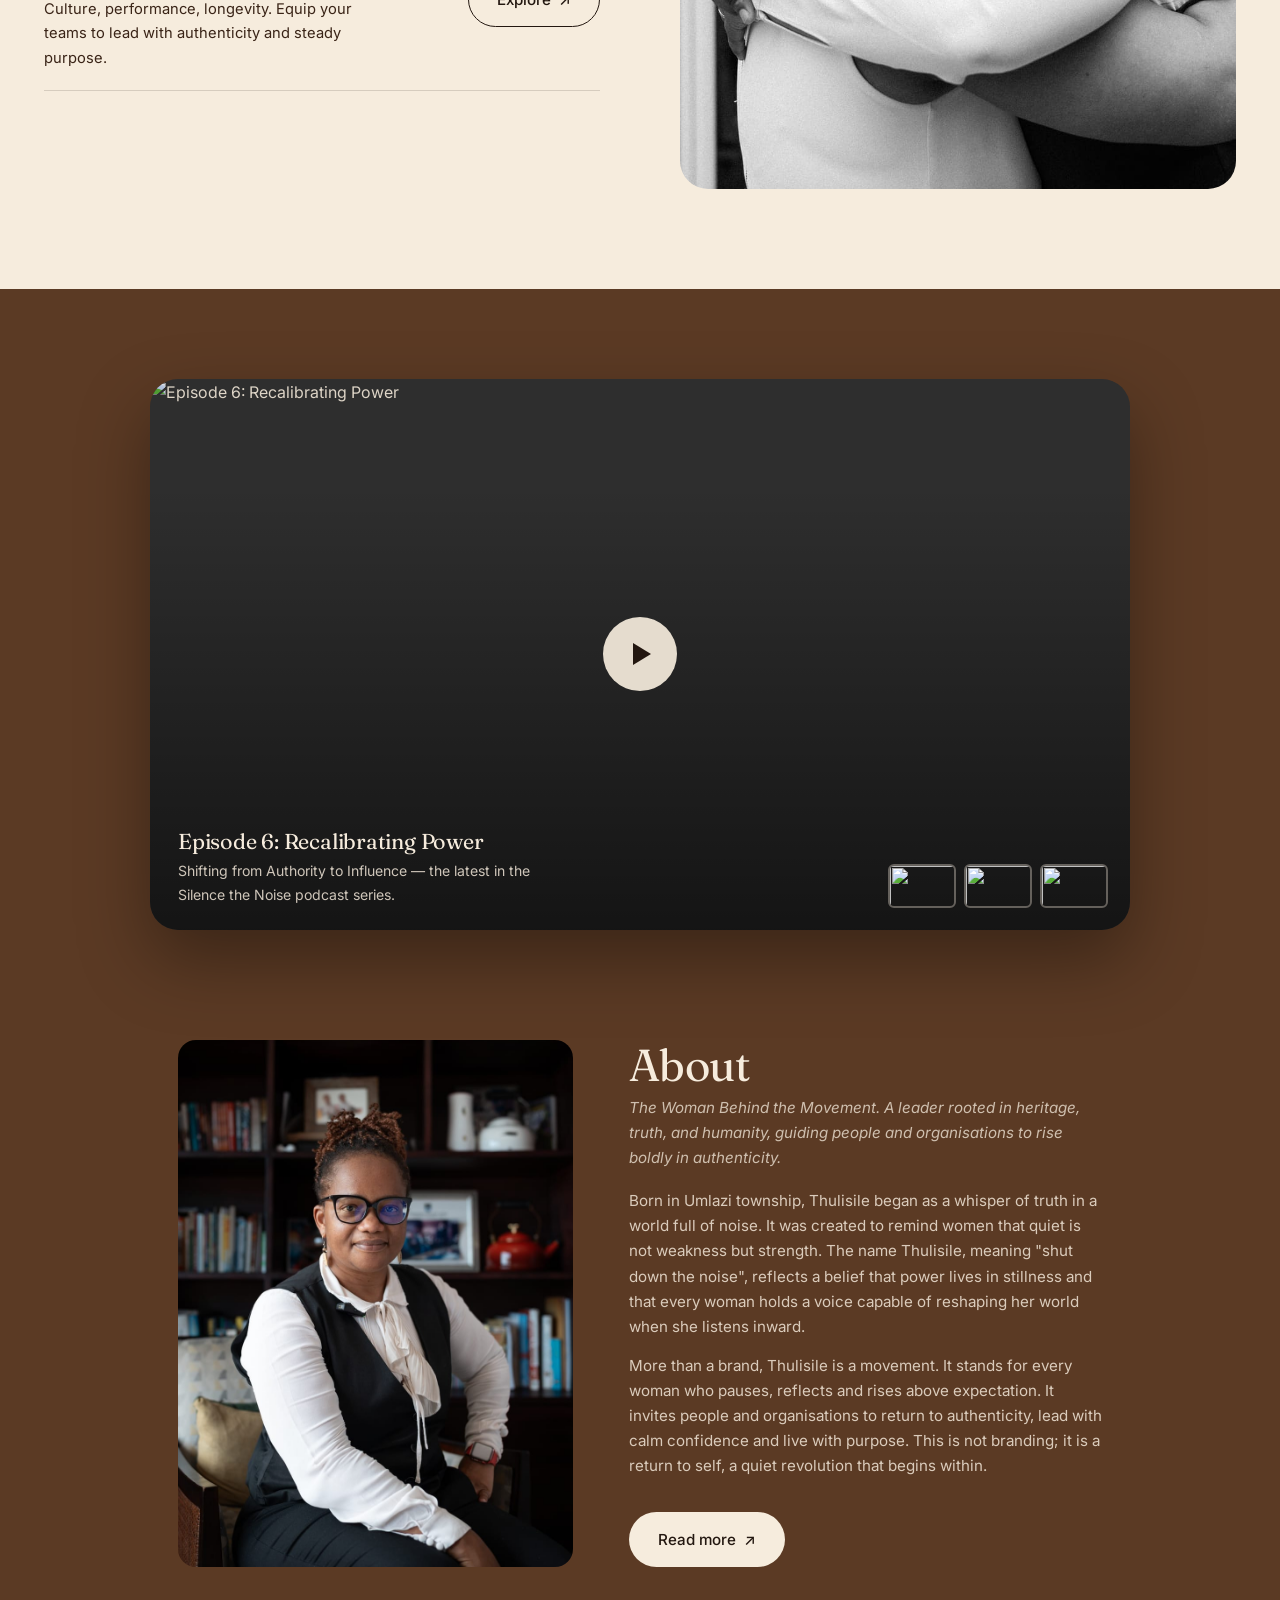
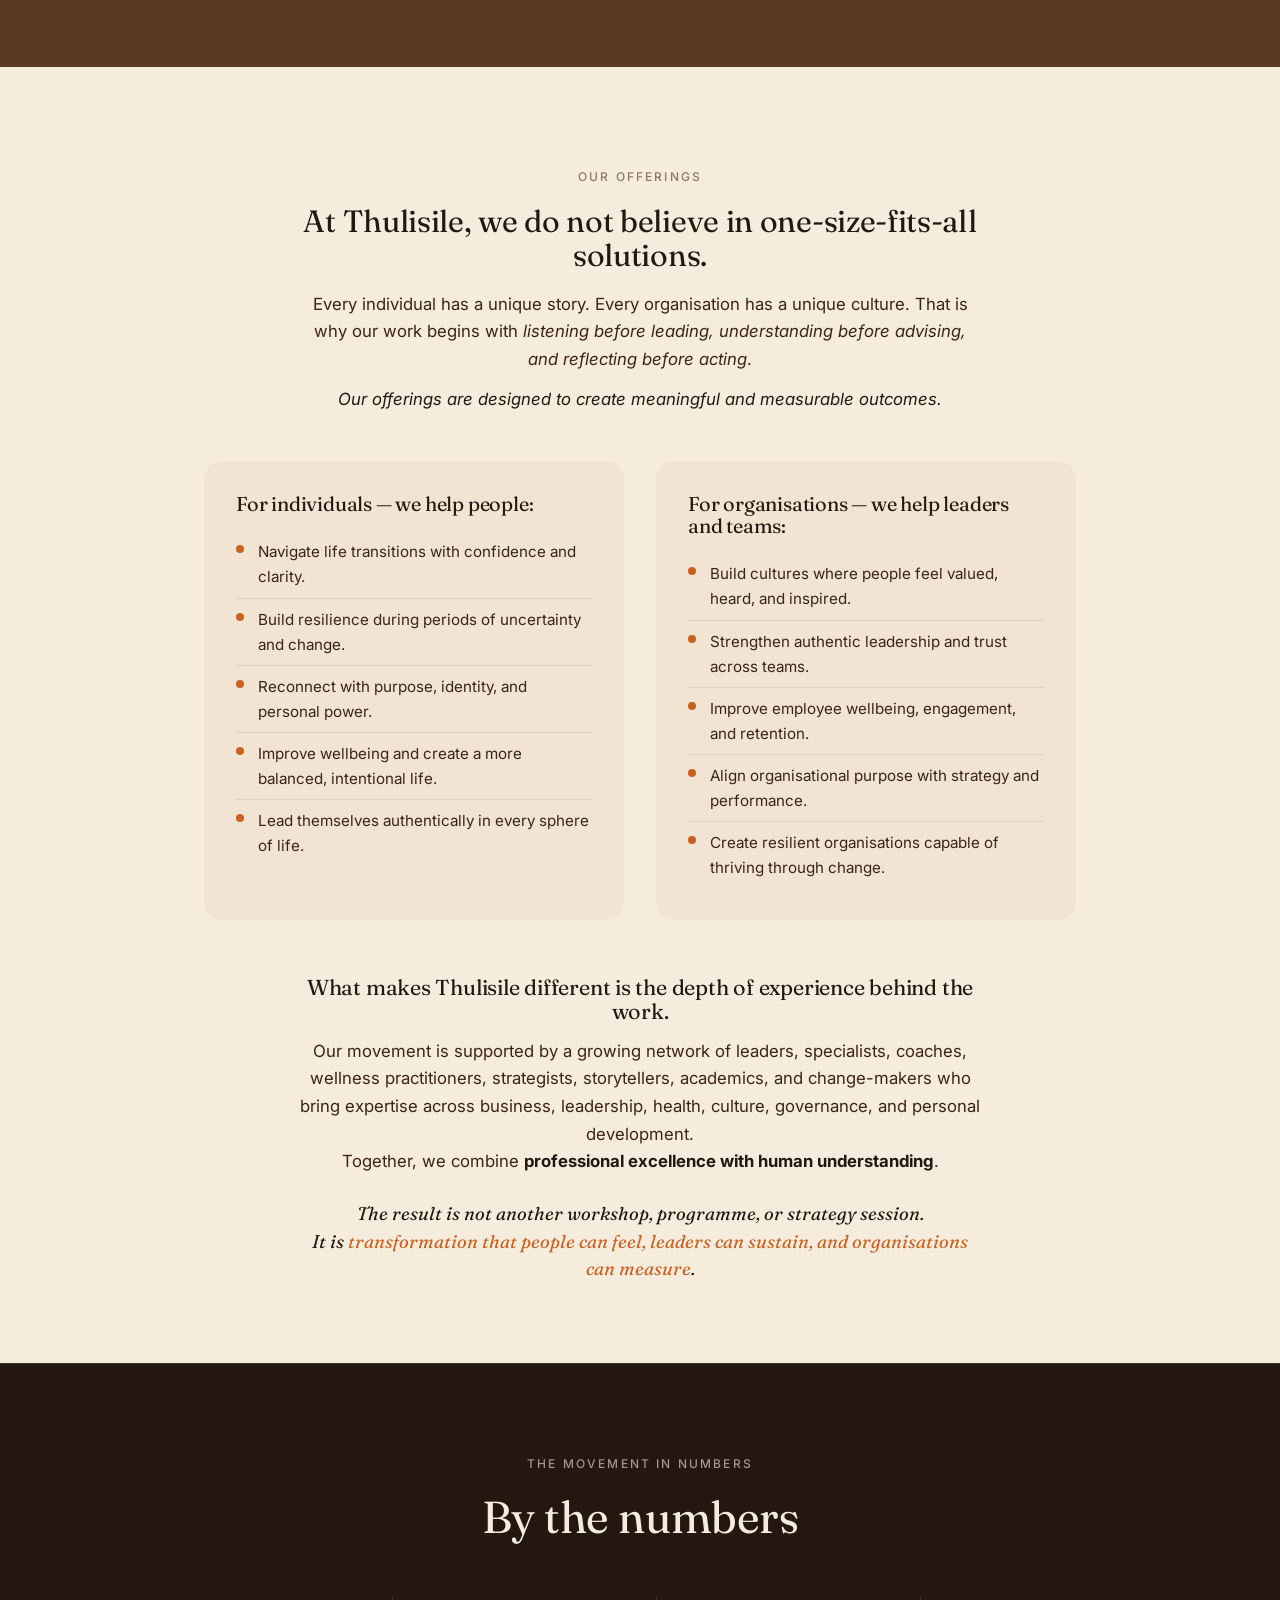
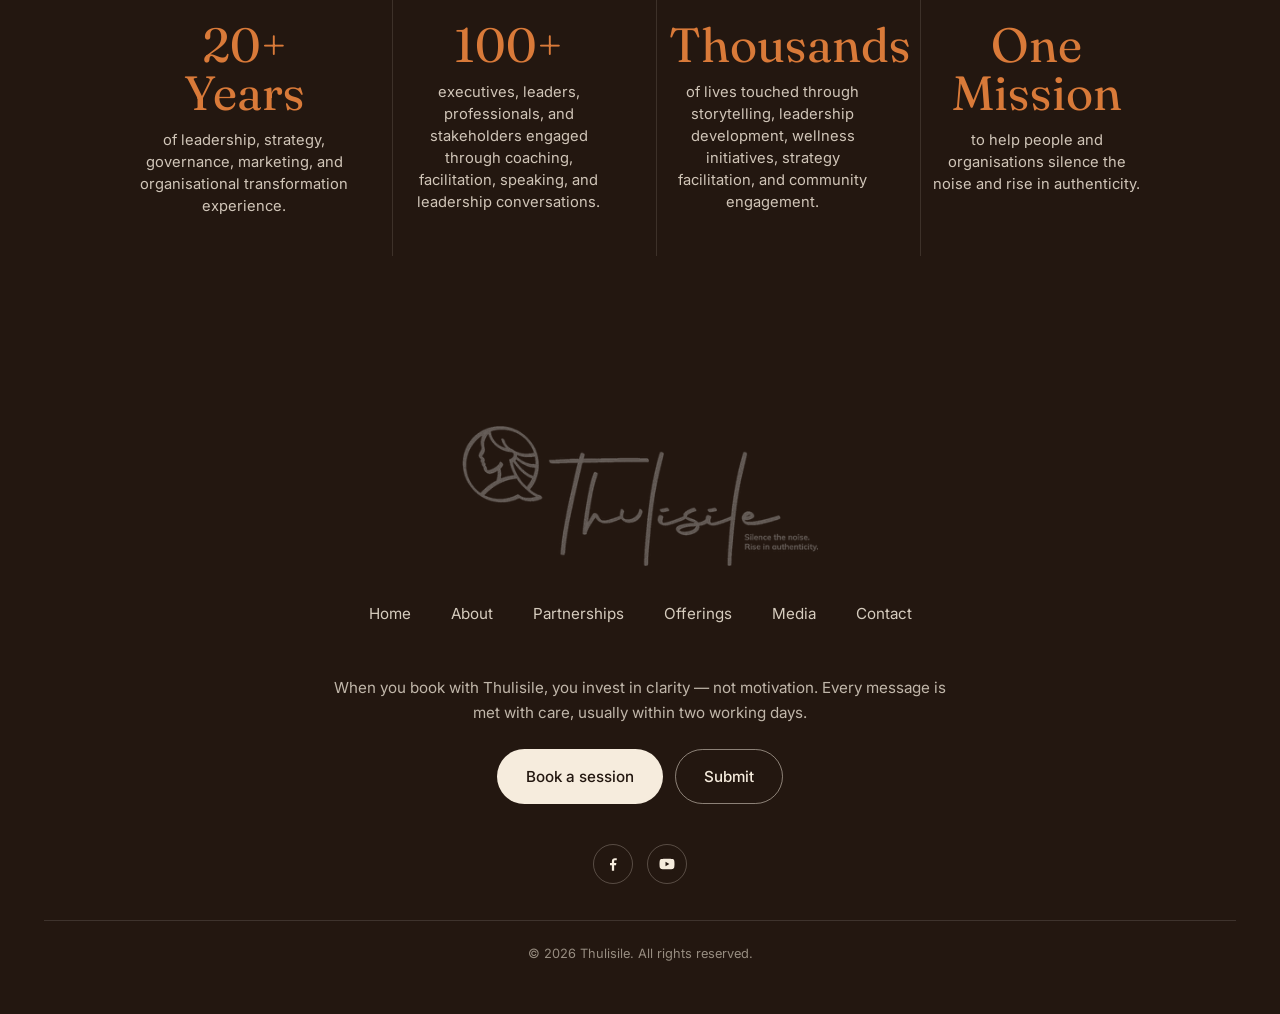
==== commit 4e6e6c6b: "Remove Begin Your Journey + insights section from all pages" ====
--- a/index.html
+++ b/index.html
@@ -283,28 +283,6 @@
 </section>
 
 <!-- BEGIN YOUR JOURNEY + INSIGHTS -->
-<section class="journey-insights">
-  <div class="journey-insights-grid">
-    <div class="journey-card">
-      <h2>Begin Your Journey</h2>
-      <p>It's time to silence the noise. To rise in authenticity. Your journey begins here.</p>
-      <div class="journey-actions">
-        <a href="contact.html" class="btn btn-dark">Book a session</a>
-        <a href="contact.html" class="btn btn-outline">Contact Thulisile</a>
-      </div>
-    </div>
-    <div class="insights-card">
-      <div>
-        <span class="eyebrow">A thought from Thulisile</span>
-        <h3 style="font-size:1.4rem;line-height:1.4;">"You do not have to become someone else to succeed. You simply have to become more of who you already are."</h3>
-      </div>
-      <div class="insights-foot">
-        <p>— Thulisile Galelekile</p>
-        <img src="images/testimonial-avatar.jpg" alt="Thulisile" />
-      </div>
-    </div>
-  </div>
-</section>
 
 <!-- FOOTER -->
 <footer class="footer">
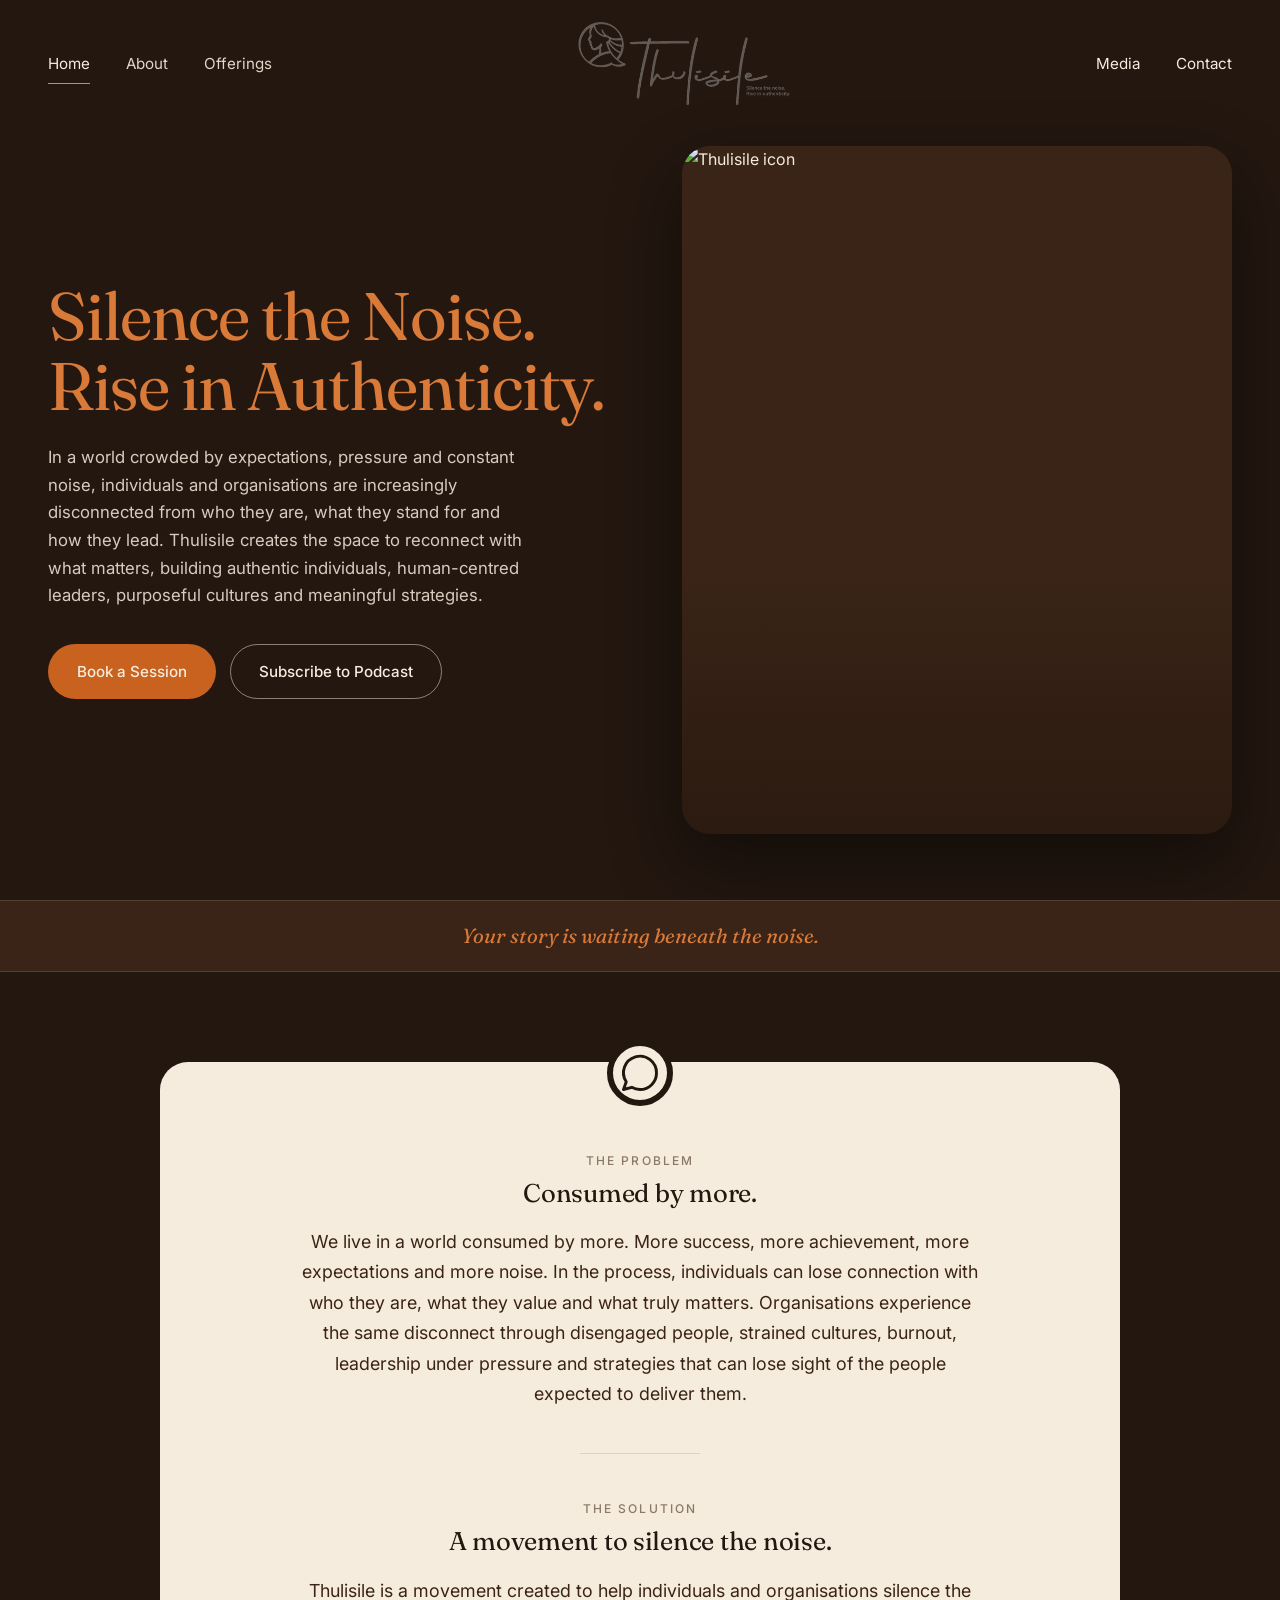
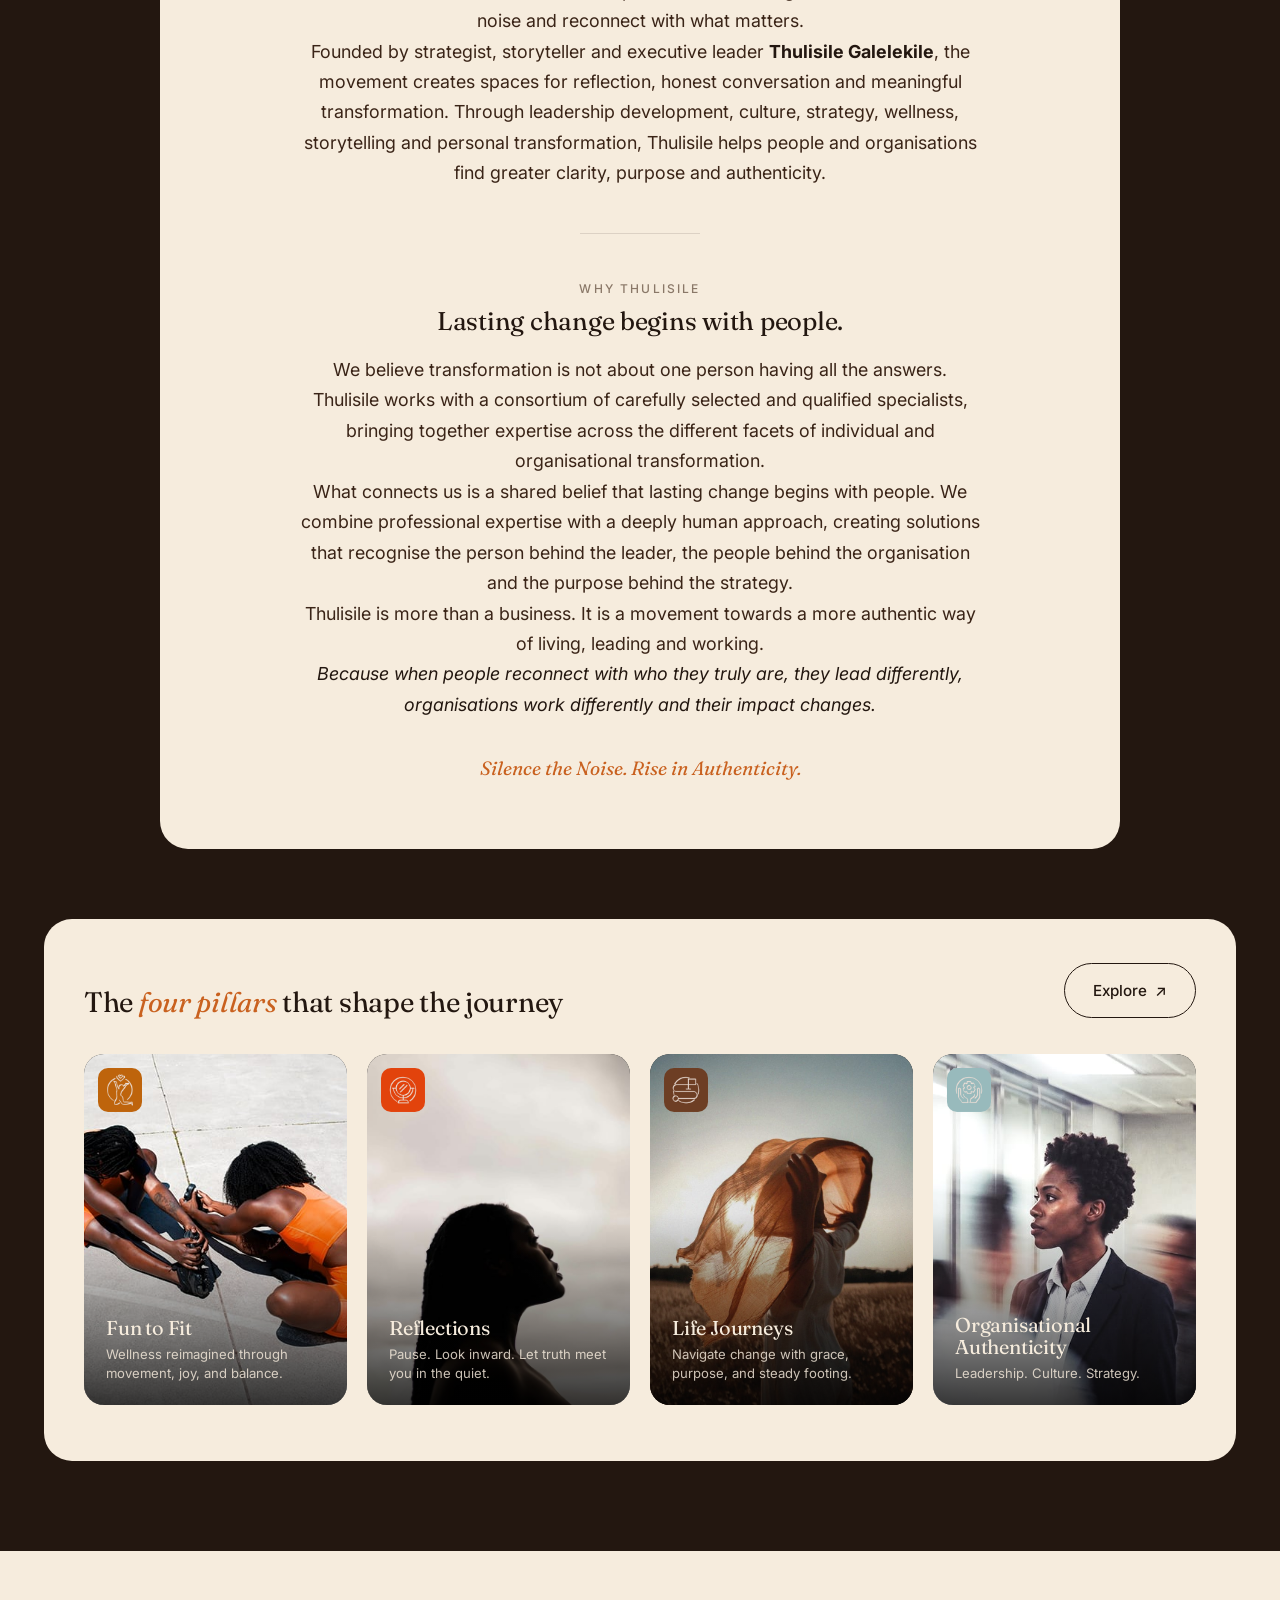
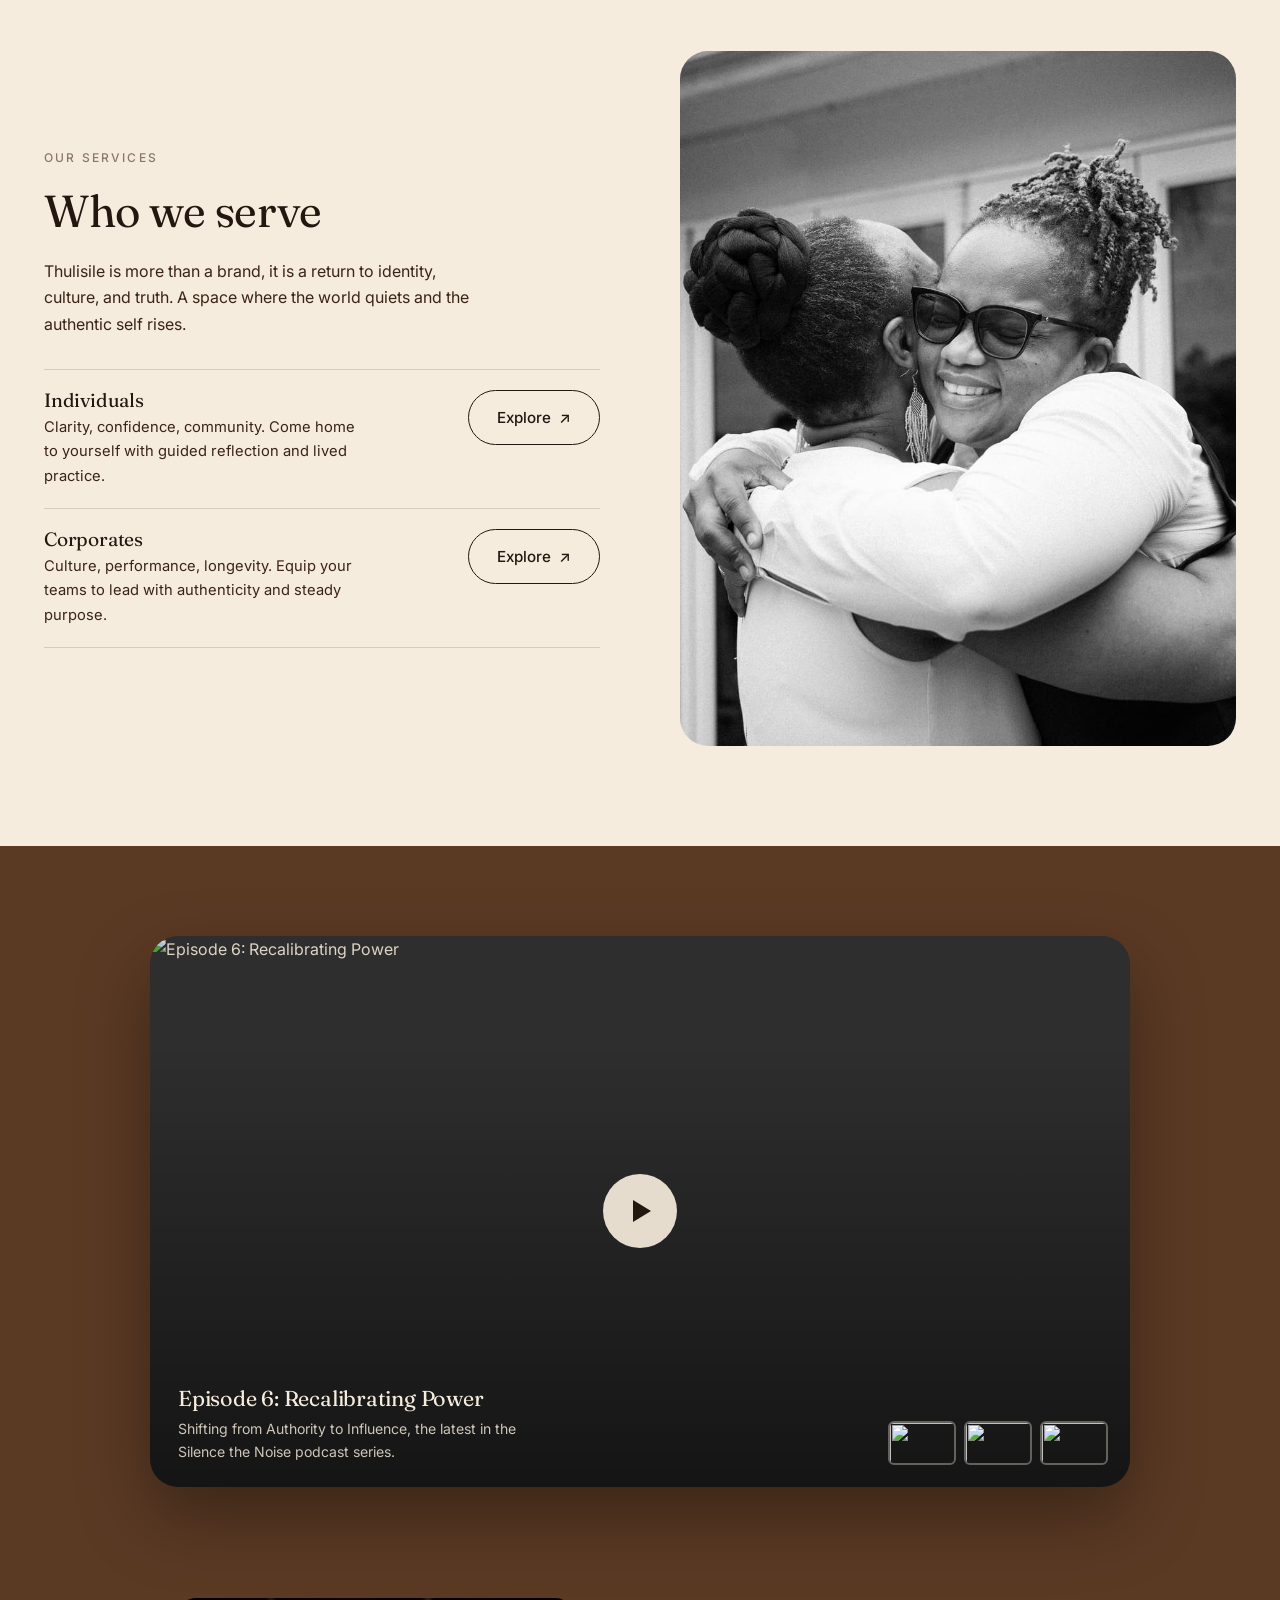
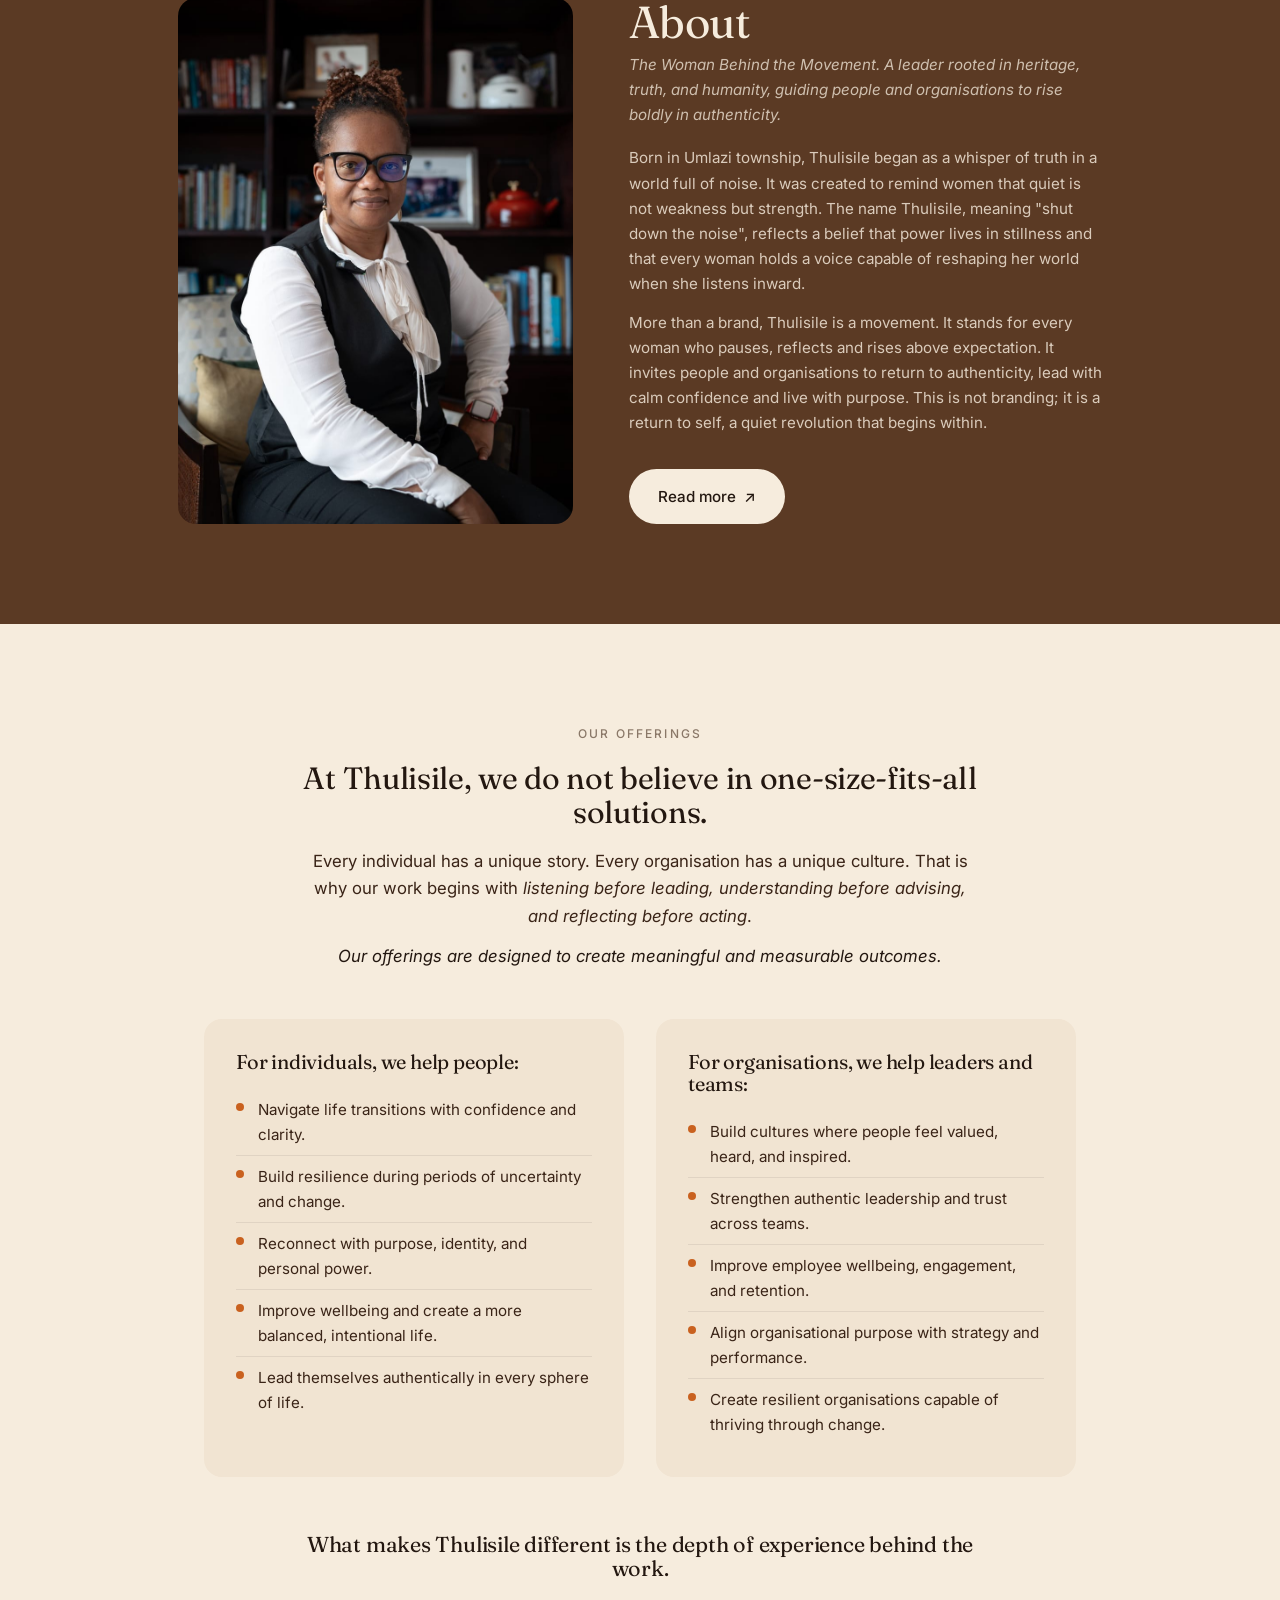
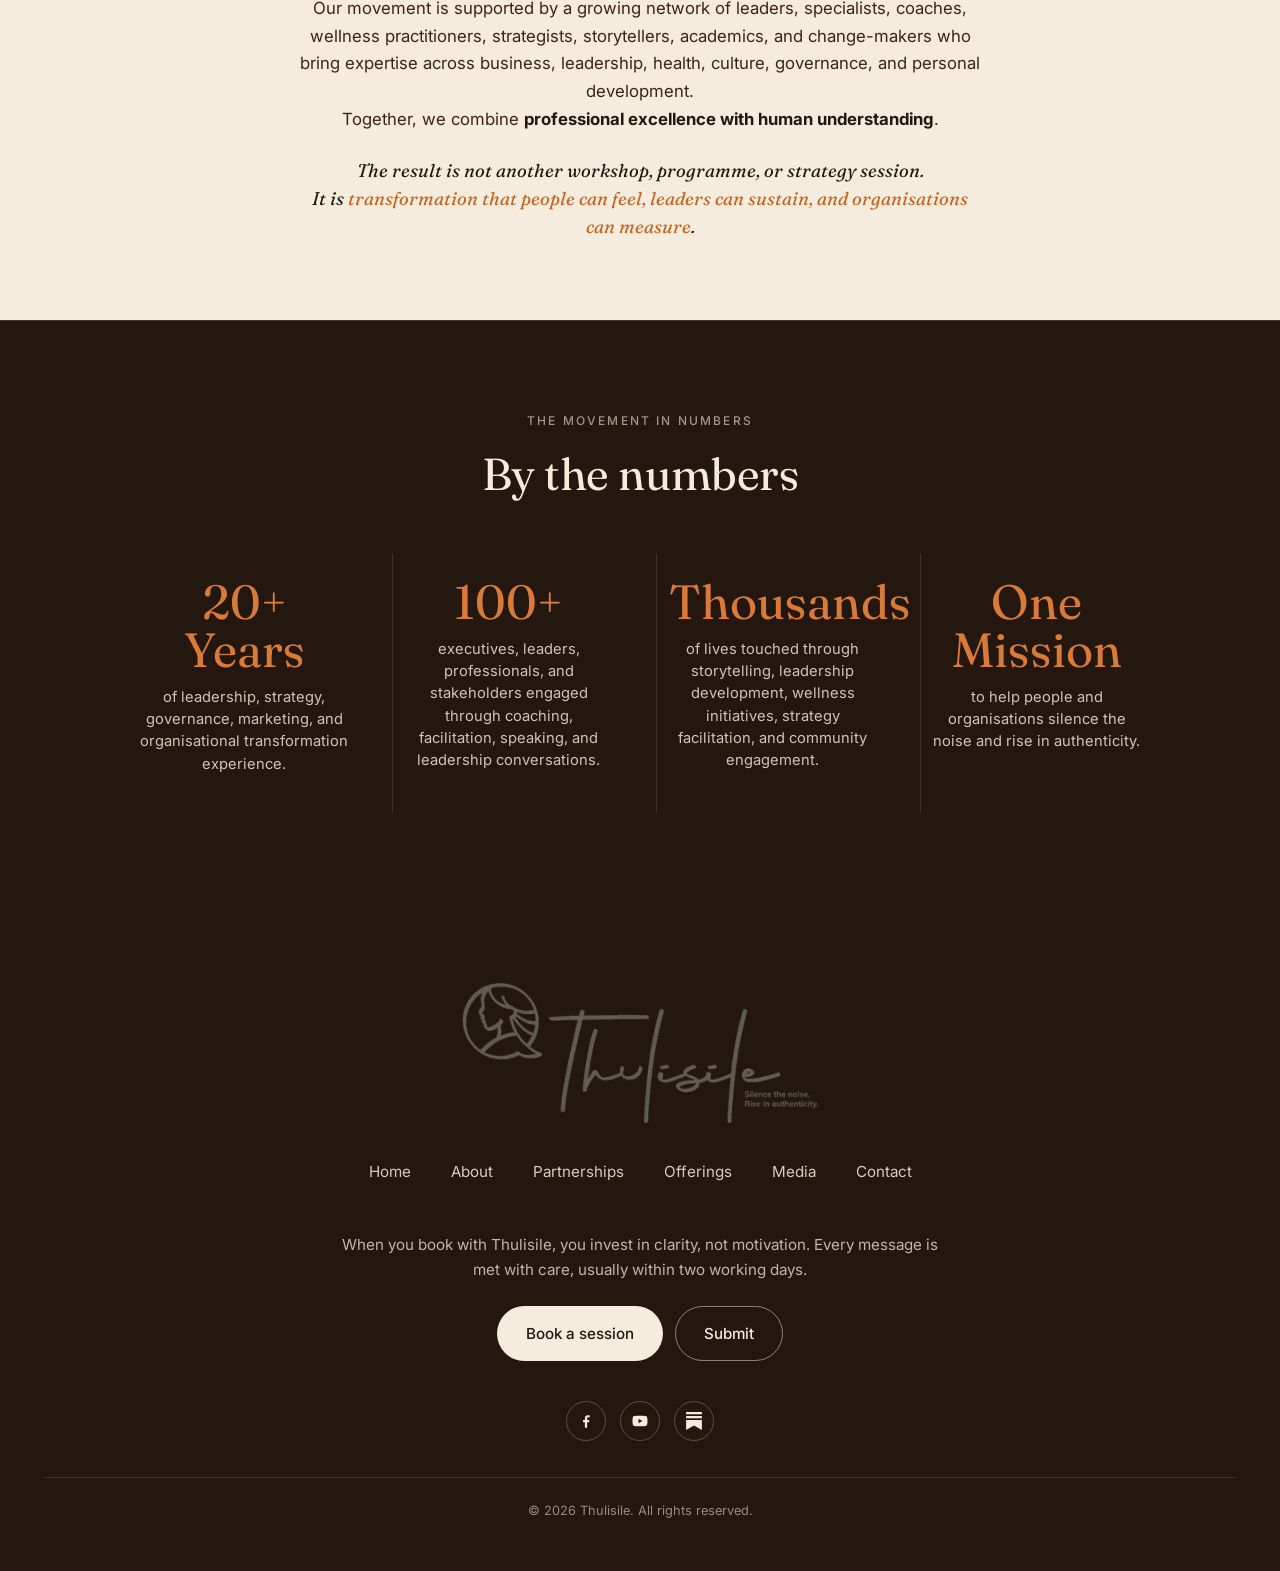
==== commit a0883980: "Add Substack icon to footer socials (placeholder URL, awaiting real link)" ====
--- a/index.html
+++ b/index.html
@@ -3,8 +3,8 @@
 <head>
 <meta charset="utf-8" />
 <meta name="viewport" content="width=device-width, initial-scale=1" />
-<title>Thulisile — Silence the Noise. Rise in Authenticity.</title>
-<meta name="description" content="Thulisile is more than a brand — it is a return to identity, culture, and truth. A space where the world quiets and the authentic self rises." />
+<title>Thulisile | Silence the Noise. Rise in Authenticity.</title>
+<meta name="description" content="Thulisile is more than a brand, it is a return to identity, culture, and truth. A space where the world quiets and the authentic self rises." />
 <link rel="preconnect" href="https://fonts.googleapis.com">
 <link rel="preconnect" href="https://fonts.gstatic.com" crossorigin>
 <link href="https://fonts.googleapis.com/css2?family=Fraunces:ital,wght@0,300;0,400;0,500;1,400&family=Inter:wght@300;400;500;600&family=Allura&display=swap" rel="stylesheet">
@@ -29,7 +29,7 @@
           <li><a href="fun-to-fit.html">Fun to Fit</a></li>
           <li><a href="reflections.html">Reflections</a></li>
           <li><a href="life-journeys.html">Life Journeys</a></li>
-          <li><a href="corporate-strategy.html">Corporate Strategy</a></li>
+          <li><a href="corporate-strategy.html">Organisational Authenticity</a></li>
         </ul>
       </li>
     </ul>
@@ -39,8 +39,7 @@
         <a href="media.html">Media</a>
         <ul class="dropdown">
           <li><a href="blog.html">Blog</a></li>
-          <li><a href="youtube.html">YouTube</a></li>
-          <li><a href="podcast.html">Podcast</a></li>
+          <li><a href="podcast.html">Podcast on YouTube</a></li>
         </ul>
       </li>
       <li><a href="contact.html">Contact</a></li>
@@ -54,14 +53,14 @@
   <div class="hero-inner">
     <div class="hero-copy">
       <h1 class="hero-title">Silence the Noise.<br>Rise in Authenticity.</h1>
-      <p class="hero-sub">Thulisile is more than a brand — it is a return to identity, culture, and truth. A space where the world quiets and the authentic self rises.</p>
+      <p class="hero-sub">In a world crowded by expectations, pressure and constant noise, individuals and organisations are increasingly disconnected from who they are, what they stand for and how they lead. Thulisile creates the space to reconnect with what matters, building authentic individuals, human-centred leaders, purposeful cultures and meaningful strategies.</p>
       <div class="hero-actions">
         <a href="contact.html" class="btn btn-primary">Book a Session</a>
         <a href="https://www.youtube.com/@ThulisileG/podcasts" target="_blank" rel="noopener" class="btn btn-outline">Subscribe to Podcast</a>
       </div>
     </div>
-    <div class="hero-portrait">
-      <img src="images/hero-portrait.jpg" alt="Thulisile portrait" onerror="this.src='images/about-thulisile-portrait.jpg'" />
+    <div class="hero-portrait hero-face-mark" aria-hidden="true">
+      <img src="images/hero-icon.png" alt="Thulisile icon" />
     </div>
   </div>
 </section>
@@ -87,17 +86,30 @@
         <path d="M21 12c0 4.97-4.03 9-9 9a9 9 0 0 1-4.5-1.2L3 21l1.5-4.2A9 9 0 1 1 21 12Z"/>
       </svg>
     </div>
-    <div class="cream-panel" style="max-width:900px;margin:0 auto;padding:88px 56px 64px;">
-      <span class="eyebrow" style="text-align:center;display:block;">Why Thulisile</span>
-      <h2 style="text-align:center;font-size:clamp(1.6rem,2.4vw,2rem);color:var(--brown-deep);margin-bottom:28px;">A quiet answer to a noisy world.</h2>
-      <div style="max-width:680px;margin:0 auto;color:var(--brown-rich);font-size:1.02rem;line-height:1.75;">
-        <p>In a world obsessed with more — more success, more achievement, more noise — many people find themselves disconnected from the one thing that matters most: themselves.</p>
-        <p>The same is true for organisations. They chase growth, performance, and innovation, yet often struggle with disengaged teams, burnout, fractured cultures, and leaders carrying the weight of expectations.</p>
-        <p><strong style="color:var(--brown-deep);">Thulisile was created to address this gap.</strong></p>
-        <p>Founded by strategist, storyteller, executive leader, and transformation practitioner <strong style="color:var(--brown-deep);">Thulisile Galelekile</strong>, the movement draws on decades of experience working with individuals, communities, leaders, executives, and organisations navigating change, growth, and reinvention.</p>
-        <p>We understand that transformation is rarely about acquiring more knowledge. More often, it is about creating the space to hear what has been drowned out by the noise.</p>
-        <p>Through a unique blend of storytelling, wellness, leadership development, strategy, and personal transformation, Thulisile helps people and organisations reconnect with clarity, purpose, and authenticity.</p>
-        <p style="font-style:italic;color:var(--brown-deep);">Because when people are aligned with who they truly are, they lead differently, live differently, and create a different impact in the world.</p>
+    <div class="cream-panel" style="max-width:960px;margin:0 auto;padding:88px 56px 64px;">
+      <div style="max-width:720px;margin:0 auto;color:var(--brown-rich);font-size:1.02rem;line-height:1.75;">
+
+        <span class="eyebrow" style="text-align:center;display:block;margin-bottom:8px;">The Problem</span>
+        <h3 style="text-align:center;font-size:clamp(1.4rem,2vw,1.7rem);color:var(--brown-deep);margin-bottom:20px;">Consumed by more.</h3>
+        <p>We live in a world consumed by more. More success, more achievement, more expectations and more noise. In the process, individuals can lose connection with who they are, what they value and what truly matters. Organisations experience the same disconnect through disengaged people, strained cultures, burnout, leadership under pressure and strategies that can lose sight of the people expected to deliver them.</p>
+
+        <div style="height:1px;background:rgba(35,23,16,0.12);margin:44px auto;max-width:120px;"></div>
+
+        <span class="eyebrow" style="text-align:center;display:block;margin-bottom:8px;">The Solution</span>
+        <h3 style="text-align:center;font-size:clamp(1.4rem,2vw,1.7rem);color:var(--brown-deep);margin-bottom:20px;">A movement to silence the noise.</h3>
+        <p>Thulisile is a movement created to help individuals and organisations silence the noise and reconnect with what matters.</p>
+        <p>Founded by strategist, storyteller and executive leader <strong style="color:var(--brown-deep);">Thulisile Galelekile</strong>, the movement creates spaces for reflection, honest conversation and meaningful transformation. Through leadership development, culture, strategy, wellness, storytelling and personal transformation, Thulisile helps people and organisations find greater clarity, purpose and authenticity.</p>
+
+        <div style="height:1px;background:rgba(35,23,16,0.12);margin:44px auto;max-width:120px;"></div>
+
+        <span class="eyebrow" style="text-align:center;display:block;margin-bottom:8px;">Why Thulisile</span>
+        <h3 style="text-align:center;font-size:clamp(1.4rem,2vw,1.7rem);color:var(--brown-deep);margin-bottom:20px;">Lasting change begins with people.</h3>
+        <p>We believe transformation is not about one person having all the answers. Thulisile works with a consortium of carefully selected and qualified specialists, bringing together expertise across the different facets of individual and organisational transformation.</p>
+        <p>What connects us is a shared belief that lasting change begins with people. We combine professional expertise with a deeply human approach, creating solutions that recognise the person behind the leader, the people behind the organisation and the purpose behind the strategy.</p>
+        <p>Thulisile is more than a business. It is a movement towards a more authentic way of living, leading and working.</p>
+        <p style="font-style:italic;color:var(--brown-deep);">Because when people reconnect with who they truly are, they lead differently, organisations work differently and their impact changes.</p>
+        <p style="font-family:var(--serif);font-style:italic;font-size:1.2rem;color:var(--brown-deep);text-align:center;margin-top:32px;"><span style="color:var(--orange);">Silence the Noise.</span> <span style="color:var(--orange);">Rise in Authenticity.</span></p>
+
       </div>
     </div>
   </div>
@@ -137,11 +149,11 @@
           </div>
         </a>
         <a href="corporate-strategy.html" class="pillar">
-          <img class="pillar-photo" src="images/pillar-corporate-strategy.jpg" alt="Corporate Strategy" />
+          <img class="pillar-photo" src="images/pillar-corporate-strategy.jpg" alt="Organisational Authenticity" />
           <div class="pillar-icon-wrap"><img src="images/icon-corporate-strategy.png" alt="" /></div>
           <div class="pillar-inner">
-            <h3>Corporate Strategy</h3>
-            <p>Culture, performance, and longevity — led with calm.</p>
+            <h3>Organisational Authenticity</h3>
+            <p>Leadership. Culture. Strategy.</p>
           </div>
         </a>
       </div>
@@ -156,7 +168,7 @@
       <div class="who-text">
         <span class="eyebrow">Our services</span>
         <h2>Who we serve</h2>
-        <p>Thulisile is more than a brand — it is a return to identity, culture, and truth. A space where the world quiets and the authentic self rises.</p>
+        <p>Thulisile is more than a brand, it is a return to identity, culture, and truth. A space where the world quiets and the authentic self rises.</p>
         <div class="who-row">
           <div>
             <h4>Individuals</h4>
@@ -179,7 +191,7 @@
   </div>
 </section>
 
-<!-- FEATURED PODCAST SPOTLIGHT — latest episode from the Recalibrating series -->
+<!-- FEATURED PODCAST SPOTLIGHT, latest episode from the Recalibrating series -->
 <section class="spotlight">
   <div class="container">
     <div class="spotlight-card" onclick="window.open('https://www.youtube.com/watch?v=BBBQJRaCHy0&amp;list=PLGk7bjqv1QKblIhv2_RI3IEar6-VuSybD','_blank')">
@@ -187,7 +199,7 @@
       <div class="spotlight-play" aria-label="Play"></div>
       <div class="spotlight-text">
         <h3>Episode 6: Recalibrating Power</h3>
-        <p>Shifting from Authority to Influence — the latest in the Silence the Noise podcast series.</p>
+        <p>Shifting from Authority to Influence, the latest in the Silence the Noise podcast series.</p>
       </div>
       <div class="spotlight-thumbs">
         <a href="https://www.youtube.com/watch?v=4Y3m-MtuLls&amp;list=PLGk7bjqv1QKblIhv2_RI3IEar6-VuSybD" target="_blank" rel="noopener" onclick="event.stopPropagation()" aria-label="Episode 5"><img src="https://img.youtube.com/vi/4Y3m-MtuLls/mqdefault.jpg" alt="" /></a>
@@ -226,7 +238,7 @@
 
     <div style="display:grid;grid-template-columns:repeat(auto-fit, minmax(300px, 1fr));gap:32px;margin-bottom:56px;">
       <div style="background:var(--cream-soft);border-radius:var(--radius-md);padding:32px;">
-        <h3 style="color:var(--brown-deep);font-size:1.25rem;margin-bottom:16px;">For individuals — we help people:</h3>
+        <h3 style="color:var(--brown-deep);font-size:1.25rem;margin-bottom:16px;">For individuals, we help people:</h3>
         <ul style="list-style:none;padding:0;margin:0;color:var(--brown-rich);font-size:0.95rem;line-height:1.65;">
           <li style="padding:8px 0 8px 22px;position:relative;"><span style="position:absolute;left:0;top:14px;width:8px;height:8px;border-radius:50%;background:var(--orange);"></span>Navigate life transitions with confidence and clarity.</li>
           <li style="padding:8px 0 8px 22px;position:relative;border-top:1px solid rgba(35,23,16,0.08);"><span style="position:absolute;left:0;top:14px;width:8px;height:8px;border-radius:50%;background:var(--orange);"></span>Build resilience during periods of uncertainty and change.</li>
@@ -236,7 +248,7 @@
         </ul>
       </div>
       <div style="background:var(--cream-soft);border-radius:var(--radius-md);padding:32px;">
-        <h3 style="color:var(--brown-deep);font-size:1.25rem;margin-bottom:16px;">For organisations — we help leaders and teams:</h3>
+        <h3 style="color:var(--brown-deep);font-size:1.25rem;margin-bottom:16px;">For organisations, we help leaders and teams:</h3>
         <ul style="list-style:none;padding:0;margin:0;color:var(--brown-rich);font-size:0.95rem;line-height:1.65;">
           <li style="padding:8px 0 8px 22px;position:relative;"><span style="position:absolute;left:0;top:14px;width:8px;height:8px;border-radius:50%;background:var(--orange);"></span>Build cultures where people feel valued, heard, and inspired.</li>
           <li style="padding:8px 0 8px 22px;position:relative;border-top:1px solid rgba(35,23,16,0.08);"><span style="position:absolute;left:0;top:14px;width:8px;height:8px;border-radius:50%;background:var(--orange);"></span>Strengthen authentic leadership and trust across teams.</li>
@@ -296,7 +308,7 @@
       <li><a href="media.html">Media</a></li>
       <li><a href="contact.html">Contact</a></li>
     </ul>
-    <p class="footer-cta">When you book with Thulisile, you invest in clarity — not motivation. Every message is met with care, usually within two working days.</p>
+    <p class="footer-cta">When you book with Thulisile, you invest in clarity, not motivation. Every message is met with care, usually within two working days.</p>
     <div class="footer-actions">
       <a href="contact.html" class="btn btn-light">Book a session</a>
       <a href="contact.html" class="btn btn-outline">Submit</a>
@@ -308,6 +320,9 @@
       <a href="https://www.youtube.com/@ThulisileG" target="_blank" rel="noopener" aria-label="YouTube">
         <svg viewBox="0 0 24 24" xmlns="http://www.w3.org/2000/svg"><path d="M21.6 7.2c-.2-.9-.9-1.6-1.8-1.8C18.2 5 12 5 12 5s-6.2 0-7.8.4c-.9.2-1.6.9-1.8 1.8C2 8.8 2 12 2 12s0 3.2.4 4.8c.2.9.9 1.6 1.8 1.8C5.8 19 12 19 12 19s6.2 0 7.8-.4c.9-.2 1.6-.9 1.8-1.8.4-1.6.4-4.8.4-4.8s0-3.2-.4-4.8zM10 15V9l5.2 3-5.2 3z"/></svg>
       </a>
+      <a href="https://substack.com" target="_blank" rel="noopener" aria-label="Substack">
+        <svg viewBox="0 0 24 24" xmlns="http://www.w3.org/2000/svg"><path d="M22.54 8.24H1.46V5.4h21.08v2.84zM1.46 10.81V24L12 18.11 22.54 24V10.81H1.46zM22.54 0H1.46v2.84h21.08V0z"/></svg>
+      </a>
     </div>
 
     <div class="footer-bottom">&copy; <span id="year"></span> Thulisile. All rights reserved.</div>
